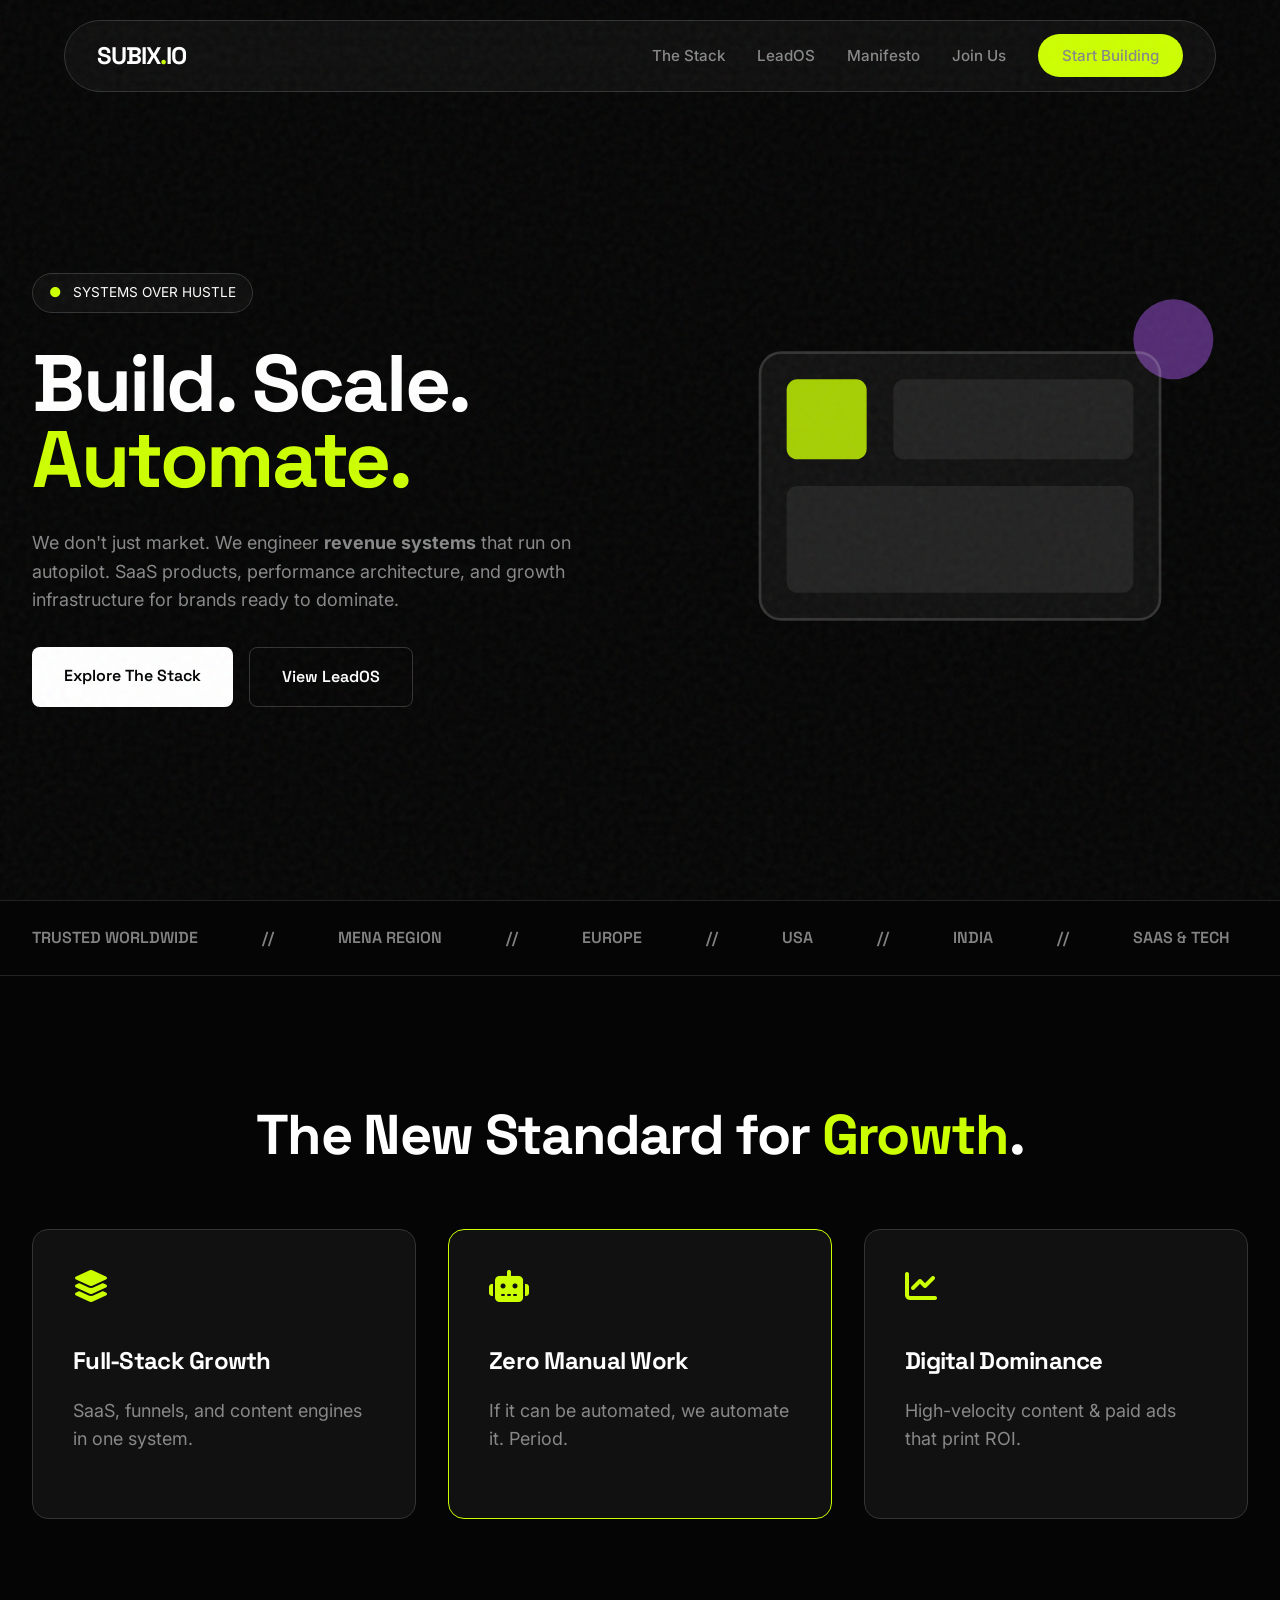
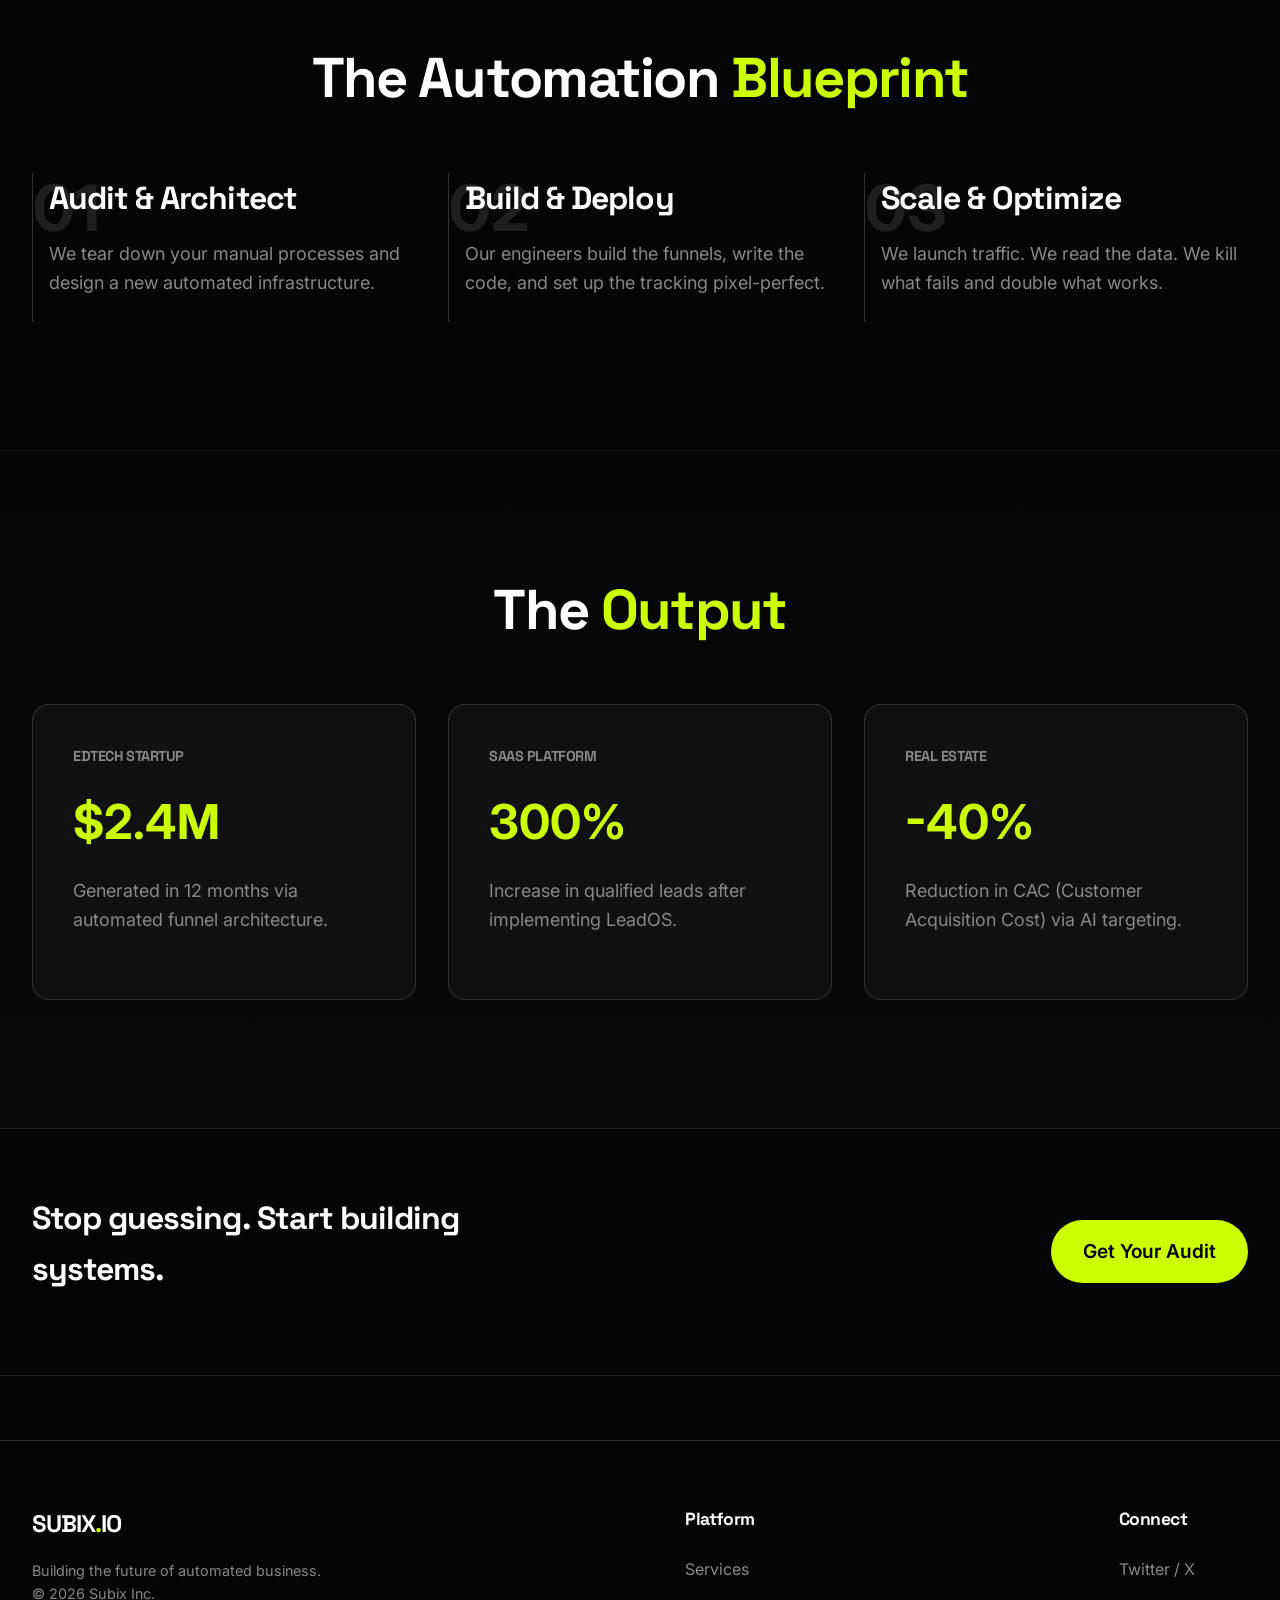
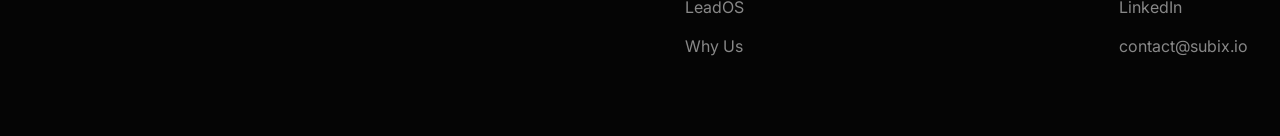
==== index.html @ 12c60ae4 "Initial commit" ====
<!DOCTYPE html>
<html lang="en">

<head>
    <meta charset="UTF-8">
    <meta name="viewport" content="width=device-width, initial-scale=1.0">
    <title>Subix: Automated Revenue Systems for The New Age</title>
    <meta name="description" content="We build automated revenue engines and SaaS products. No fluff. Just scale.">
    <link rel="preconnect" href="https://fonts.googleapis.com">
    <link rel="preconnect" href="https://fonts.gstatic.com" crossorigin>
    <link
        href="https://fonts.googleapis.com/css2?family=Space+Grotesk:wght@300;400;500;600;700&family=Inter:wght@300;400;500;600&display=swap"
        rel="stylesheet">
    <link rel="stylesheet" href="style.css">
    <link rel="stylesheet" href="https://cdnjs.cloudflare.com/ajax/libs/font-awesome/6.4.0/css/all.min.css">
</head>

<body>

    <!-- Nav -->
    <nav class="navbar">
        <a href="index.html" class="logo">SUBIX<span>.</span>IO</a>
        <div class="mobile-toggle"><i class="fas fa-bars"></i></div>
        <ul class="nav-links">
            <li><a href="services.html">The Stack</a></li>
            <li><a href="platform.html">LeadOS</a></li>
            <li><a href="about.html">Manifesto</a></li>
            <li><a href="careers.html">Join Us</a></li>
            <li><a href="contact.html" class="cta-btn">Start Building</a></li>
        </ul>
    </nav>
    <div class="nav-links mobile-menu" id="mobileMenu">
        <!-- JS will toggle this -->
    </div>

    <!-- Hero -->
    <header class="hero">
        <div class="container grid-2">
            <div class="hero-content">
                <div class="hero-tag"><span>●</span> SYSTEMS OVER HUSTLE</div>
                <h1>Build. Scale. <br><span class="highlight">Automate.</span></h1>
                <p>We don't just market. We engineer <strong>revenue systems</strong> that run on autopilot. SaaS
                    products, performance architecture, and growth infrastructure for brands ready to dominate.</p>
                <div class="btn-group">
                    <a href="services.html" class="btn-primary">Explore The Stack</a>
                    <a href="platform.html" class="btn-secondary">View LeadOS</a>
                </div>
            </div>
            <div class="hero-visual floating-element">
                <!-- Abstract 3D-ish CSS art or SVG placeholder -->
                <svg width="100%" height="400" viewBox="0 0 400 300" fill="none" xmlns="http://www.w3.org/2000/svg">
                    <rect x="50" y="50" width="300" height="200" rx="16" fill="#111" stroke="#333" stroke-width="2" />
                    <rect x="70" y="70" width="60" height="60" rx="8" fill="#ccff00" opacity="0.8" />
                    <rect x="150" y="70" width="180" height="60" rx="8" fill="#222" />
                    <rect x="70" y="150" width="260" height="80" rx="8" fill="#222" />
                    <circle cx="360" cy="40" r="30" fill="#9d4edd" opacity="0.5" style="mix-blend-mode: screen;" />
                </svg>
            </div>
        </div>
    </header>

    <!-- Social Proof / Ticker -->
    <div class="ticker-wrap"
        style="border-top: 1px solid #222; border-bottom: 1px solid #222; padding: 1.5rem 0; overflow: hidden; white-space: nowrap;">
        <div class="container"
            style="display: flex; gap: 4rem; opacity: 0.5; font-family: 'Space Grotesk'; font-weight: 600; text-transform: uppercase;">
            <span>Trusted Worldwide</span>
            <span>//</span>
            <span>Mena Region</span>
            <span>//</span>
            <span>Europe</span>
            <span>//</span>
            <span>USA</span>
            <span>//</span>
            <span>India</span>
            <span>//</span>
            <span>SaaS & Tech</span>
        </div>
    </div>

    <!-- Quick Value Prop / "Bento Grid"ish Teaser -->
    <section class="value-prop">
        <div class="container">
            <h2 style="text-align: center; margin-bottom: 4rem;">The New Standard for <span
                    class="highlight">Growth</span>.</h2>
            <div class="grid-3">
                <div class="card">
                    <i class="fas fa-layer-group card-icon"></i>
                    <h3>Full-Stack Growth</h3>
                    <p>SaaS, funnels, and content engines in one system.</p>
                </div>
                <div class="card" style="border-color: var(--primary-lime);">
                    <i class="fas fa-robot card-icon"></i>
                    <h3>Zero Manual Work</h3>
                    <p>If it can be automated, we automate it. Period.</p>
                </div>
                <div class="card">
                    <i class="fas fa-chart-line card-icon"></i>
                    <h3>Digital Dominance</h3>
                    <p>High-velocity content & paid ads that print ROI.</p>
                </div>
            </div>
        </div>
    </section>

    <!-- Process Section -->
    <section class="process" style="padding-top: 0;">
        <div class="container">
            <h2 style="text-align: center; margin-bottom: 4rem;">The Automation <span class="highlight">Blueprint</span>
            </h2>
            <div class="grid-3" style="counter-reset: process-counter;">
                <div class="process-card" style="position: relative; padding-left: 1rem; border-left: 1px solid #333;">
                    <span
                        style="font-size: 4rem; font-weight: 700; opacity: 0.1; position: absolute; top: -1rem; left: 0;">01</span>
                    <h3 style="margin-bottom: 1rem;">Audit & Architect</h3>
                    <p>We tear down your manual processes and design a new automated infrastructure.</p>
                </div>
                <div class="process-card" style="position: relative; padding-left: 1rem; border-left: 1px solid #333;">
                    <span
                        style="font-size: 4rem; font-weight: 700; opacity: 0.1; position: absolute; top: -1rem; left: 0;">02</span>
                    <h3 style="margin-bottom: 1rem;">Build & Deploy</h3>
                    <p>Our engineers build the funnels, write the code, and set up the tracking pixel-perfect.</p>
                </div>
                <div class="process-card" style="position: relative; padding-left: 1rem; border-left: 1px solid #333;">
                    <span
                        style="font-size: 4rem; font-weight: 700; opacity: 0.1; position: absolute; top: -1rem; left: 0;">03</span>
                    <h3 style="margin-bottom: 1rem;">Scale & Optimize</h3>
                    <p>We launch traffic. We read the data. We kill what fails and double what works.</p>
                </div>
            </div>
        </div>
    </section>

    <!-- Results / Cases -->
    <section class="results"
        style="background: linear-gradient(180deg, var(--bg-color) 0%, #0a0a0a 100%); border-top: 1px solid #111;">
        <div class="container">
            <h2 style="text-align: center; margin-bottom: 4rem;">The <span class="highlight">Output</span></h2>
            <div class="grid-3">
                <div class="card reveal-zoom">
                    <h4 style="color: #888; font-size: 0.9rem; text-transform: uppercase;">EdTech Startup</h4>
                    <p class="highlight" style="font-size: 3rem; font-weight: 700; margin: 1rem 0;">$2.4M</p>
                    <p>Generated in 12 months via automated funnel architecture.</p>
                </div>
                <div class="card reveal-zoom" style="transition-delay: 0.1s;">
                    <h4 style="color: #888; font-size: 0.9rem; text-transform: uppercase;">SaaS Platform</h4>
                    <p class="highlight" style="font-size: 3rem; font-weight: 700; margin: 1rem 0;">300%</p>
                    <p>Increase in qualified leads after implementing LeadOS.</p>
                </div>
                <div class="card reveal-zoom" style="transition-delay: 0.2s;">
                    <h4 style="color: #888; font-size: 0.9rem; text-transform: uppercase;">Real Estate</h4>
                    <p class="highlight" style="font-size: 3rem; font-weight: 700; margin: 1rem 0;">-40%</p>
                    <p>Reduction in CAC (Customer Acquisition Cost) via AI targeting.</p>
                </div>
            </div>
        </div>
    </section>

    <!-- CTA Strip -->
    <section style="padding: 4rem 0; border-top: 1px solid #222; border-bottom: 1px solid #222;">
        <div class="container"
            style="display: flex; justify-content: space-between; align-items: center; flex-wrap: wrap; gap: 2rem;">
            <h3 style="font-size: 2rem; max-width: 500px;">Stop guessing. Start building systems.</h3>
            <a href="contact.html" class="cta-btn" style="font-size: 1.2rem; padding: 1rem 2rem;">Get Your Audit</a>
        </div>
    </section>

    <!-- Footer -->
    <footer>
        <div class="container footer-content">
            <div class="footer-brand">
                <a href="#" class="logo">SUBIX<span>.</span>IO</a>
                <p style="margin-top: 1rem; font-size: 0.9rem;">
                    Building the future of automated business.<br>
                    © 2026 Subix Inc.
                </p>
            </div>
            <div class="footer-links">
                <h4>Platform</h4>
                <ul>
                    <li><a href="services.html">Services</a></li>
                    <li><a href="platform.html">LeadOS</a></li>
                    <li><a href="about.html">Why Us</a></li>
                </ul>
            </div>
            <div class="footer-links">
                <h4>Connect</h4>
                <ul>
                    <li><a href="https://twitter.com" target="_blank">Twitter / X</a></li>
                    <li><a href="https://linkedin.com" target="_blank">LinkedIn</a></li>
                    <li><a href="mailto:contact@subix.io">contact@subix.io</a></li>
                </ul>
            </div>
        </div>
    </footer>

    <script src="script.js"></script>
</body>

</html>
---- style.css ----
:root {
    --bg-color: #050505;
    /* Ultra Dark */
    --surface-color: #111111;
    --surface-highlight: #1a1a1a;
    --border-color: #333333;

    /* Acid & Neon Palette */
    --primary-lime: #ccff00;
    /* Acid Lime */
    --primary-hover: #b3e600;
    --accent-purple: #9d4edd;
    --accent-pink: #ff007f;
    --accent-cyan: #00f3ff;

    --text-main: #ffffff;
    --text-muted: #888888;

    /* Fonts */
    --font-heading: 'Space Grotesk', sans-serif;
    /* Geometric, bold, modern */
    --font-body: 'Inter', sans-serif;

    --container-width: 1400px;
    --radius-sm: 8px;
    --radius-md: 16px;
    --radius-lg: 32px;
}

* {
    margin: 0;
    padding: 0;
    box-sizing: border-box;
}

body {
    background-color: var(--bg-color);
    color: var(--text-main);
    font-family: var(--font-body);
    line-height: 1.6;
    overflow-x: hidden;
    -webkit-font-smoothing: antialiased;
}

/* Typography */
h1,
h2,
h3,
h4,
h5,
h6 {
    font-family: var(--font-heading);
    font-weight: 700;
    letter-spacing: -0.03em;
    color: var(--text-main);
}

h1 {
    font-size: 5rem;
    line-height: 0.95;
    margin-bottom: 2rem;
}

h2 {
    font-size: 3.5rem;
    line-height: 1.1;
    margin-bottom: 1.5rem;
}

h3 {
    font-size: 2rem;
    margin-bottom: 1rem;
}

p {
    font-size: 1.125rem;
    color: var(--text-muted);
    margin-bottom: 1.5rem;
    max-width: 60ch;
}

a {
    text-decoration: none;
    color: inherit;
    transition: 0.3s cubic-bezier(0.2, 0.8, 0.2, 1);
}

/* Utility */
.container {
    max-width: var(--container-width);
    margin: 0 auto;
    padding: 0 2rem;
}

.highlight {
    color: var(--primary-lime);
}

.gradient-text {
    background: linear-gradient(90deg, #ffffff, var(--text-muted));
    -webkit-background-clip: text;
    -webkit-text-fill-color: transparent;
}

/* Noise Texture Overlay */
body::before {
    content: "";
    position: fixed;
    top: 0;
    left: 0;
    width: 100%;
    height: 100%;
    background: url("data:image/svg+xml,%3Csvg viewBox='0 0 200 200' xmlns='http://www.w3.org/2000/svg'%3E%3Cfilter id='noiseFilter'%3E%3CfeTurbulence type='fractalNoise' baseFrequency='0.65' numOctaves='3' stitchTiles='stitch'/%3E%3C/filter%3E%3Crect width='100%25' height='100%25' filter='url(%23noiseFilter)' opacity='0.05'/%3E%3C/svg%3E");
    pointer-events: none;
    z-index: 9999;
}

/* Navbar */
.navbar {
    position: fixed;
    top: 20px;
    left: 50%;
    transform: translateX(-50%);
    width: 90%;
    max-width: var(--container-width);
    background: rgba(17, 17, 17, 0.8);
    backdrop-filter: blur(20px);
    border: 1px solid var(--border-color);
    border-radius: 100px;
    padding: 1rem 2rem;
    z-index: 100;
    display: flex;
    justify-content: space-between;
    align-items: center;
}

.logo {
    font-family: var(--font-heading);
    font-size: 1.5rem;
    font-weight: 700;
    letter-spacing: -1px;
}

.logo span {
    color: var(--primary-lime);
}

.nav-links {
    display: flex;
    gap: 2rem;
    list-style: none;
}

.nav-links.mobile-menu {
    display: none;
    /* Hide mobile menu by default on desktop */
}

.nav-links a {
    font-size: 0.95rem;
    font-weight: 500;
    color: var(--text-muted);
}

.nav-links a:hover,
.nav-links a.active {
    color: var(--text-main);
}

.cta-btn {
    background: var(--primary-lime);
    color: #000;
    padding: 0.75rem 1.5rem;
    border-radius: 100px;
    font-weight: 600;
    font-size: 0.95rem;
    border: none;
    cursor: pointer;
}

.cta-btn:hover {
    background: var(--primary-hover);
    transform: scale(1.05);
}

/* Mobile Menu */
.mobile-toggle {
    display: none;
    font-size: 1.5rem;
    cursor: pointer;
}

/* Layouts */
section {
    padding: 8rem 0;
}

.grid-2 {
    display: grid;
    grid-template-columns: 1fr 1fr;
    gap: 4rem;
    align-items: center;
}

.grid-3 {
    display: grid;
    grid-template-columns: repeat(3, 1fr);
    gap: 2rem;
}

/* Cards (Bento Style) */
.card {
    background: var(--surface-color);
    border: 1px solid var(--border-color);
    border-radius: var(--radius-md);
    padding: 2.5rem;
    transition: 0.4s;
    position: relative;
    overflow: hidden;
    height: 100%;
}

.card:hover {
    border-color: var(--text-muted);
    transform: translateY(-5px);
}

.card h3 {
    margin-top: 1rem;
    font-size: 1.5rem;
}

.card-icon {
    font-size: 2rem;
    color: var(--primary-lime);
    margin-bottom: 1.5rem;
}

/* Hero Section */
.hero {
    min-height: 100vh;
    display: flex;
    align-items: center;
    padding-top: 5rem;
    position: relative;
}

.hero-tag {
    display: inline-block;
    border: 1px solid var(--border-color);
    padding: 0.5rem 1rem;
    border-radius: 100px;
    font-size: 0.85rem;
    margin-bottom: 2rem;
    background: rgba(255, 255, 255, 0.03);
}

.hero-tag span {
    color: var(--primary-lime);
    margin-right: 0.5rem;
}

/* Buttons */
.btn-group {
    display: flex;
    gap: 1rem;
    margin-top: 2rem;
}

.btn-primary {
    background: var(--text-main);
    color: #000;
    padding: 1rem 2rem;
    border-radius: 8px;
    font-weight: 600;
    font-family: var(--font-heading);
}

.btn-primary:hover {
    background: var(--primary-lime);
}

.btn-secondary {
    background: transparent;
    color: var(--text-main);
    border: 1px solid var(--border-color);
    padding: 1rem 2rem;
    border-radius: 8px;
    font-weight: 600;
    font-family: var(--font-heading);
}

.btn-secondary:hover {
    border-color: var(--text-main);
}

/* Footer */
footer {
    border-top: 1px solid var(--border-color);
    padding: 4rem 0;
    margin-top: 4rem;
}

.footer-content {
    display: flex;
    justify-content: space-between;
    flex-wrap: wrap;
    gap: 3rem;
}

.footer-links h4 {
    font-size: 1.1rem;
    margin-bottom: 1.5rem;
    color: var(--text-main);
}

.footer-links ul {
    list-style: none;
}

.footer-links li {
    margin-bottom: 0.8rem;
}

.footer-links a {
    color: var(--text-muted);
}

.footer-links a:hover {
    color: var(--primary-lime);
}

/* Animations */
@keyframes float {

    0%,
    100% {
        transform: translateY(0);
    }

    50% {
        transform: translateY(-20px);
    }
}

.floating-element {
    animation: float 6s ease-in-out infinite;
}

/* Scroll Reveal Classes */
.reveal,
.reveal-left,
.reveal-right,
.reveal-zoom {
    opacity: 0;
    transition: all 0.8s cubic-bezier(0.5, 0, 0, 1);
}

.reveal {
    transform: translateY(50px);
}

.reveal-left {
    transform: translateX(-50px);
}

.reveal-right {
    transform: translateX(50px);
}

.reveal-zoom {
    transform: scale(0.9);
}

.reveal.active,
.reveal-left.active,
.reveal-right.active,
.reveal-zoom.active {
    opacity: 1;
    transform: translate(0, 0) scale(1);
}

/* Responsive */
/* Mobile Improvements */
@media (max-width: 768px) {
    section {
        padding: 4rem 0;
    }

    h1 {
        font-size: 2.8rem;
    }

    h2 {
        font-size: 2rem;
    }

    .container {
        padding: 0 1.5rem;
    }
}

@media (max-width: 960px) {
    h1 {
        font-size: 3.5rem;
    }

    h2 {
        font-size: 2.5rem;
    }

    .grid-2,
    .grid-3 {
        grid-template-columns: 1fr;
    }

    .navbar {
        top: 0;
        left: 0;
        transform: none;
        width: 100%;
        max-width: 100%;
        border-radius: 0;
        border-top: none;
        border-left: none;
        border-right: none;
        padding: 1rem 1.5rem;
        background: rgba(5, 5, 5, 0.95);
    }

    .logo {
        font-size: 1.2rem;
    }

    .nav-links {
        display: none;
    }

    /* Hide desktop nav UL */
    .mobile-toggle {
        display: block;
        color: white;
        font-size: 1.2rem;
    }

    /* Mobile Menu Active State */
    .nav-links.mobile-menu.active {
        display: flex;
        flex-direction: column;
        align-items: center;
        /* Center items */
        justify-content: center;
        gap: 2rem;
        position: fixed;
        top: 60px;
        /* Below navbar */
        left: 0;
        width: 100%;
        height: calc(100vh - 60px);
        background: var(--bg-color);
        padding: 2rem;
        border-bottom: 1px solid var(--border-color);
        z-index: 99;
        overflow-y: auto;
    }

    .nav-links.mobile-menu.active a {
        font-size: 1.5rem;
        /* Larger fonts for mobile */
        font-family: var(--font-heading);
    }

    .nav-links.mobile-menu.active .cta-btn {
        width: 100%;
        text-align: center;
        padding: 1rem;
    }
}

/* Specific Mobile Override for LeadOS Dashboard Mockup */
@media (max-width: 768px) {
    .mockup-content {
        grid-template-columns: 1fr !important;
        padding: 1rem !important;
        background: #000 !important;
    }

    .mockup-content .sidebar {
        display: none !important;
    }

    .mockup-content .stats-row {
        grid-template-columns: 1fr !important;
    }
}
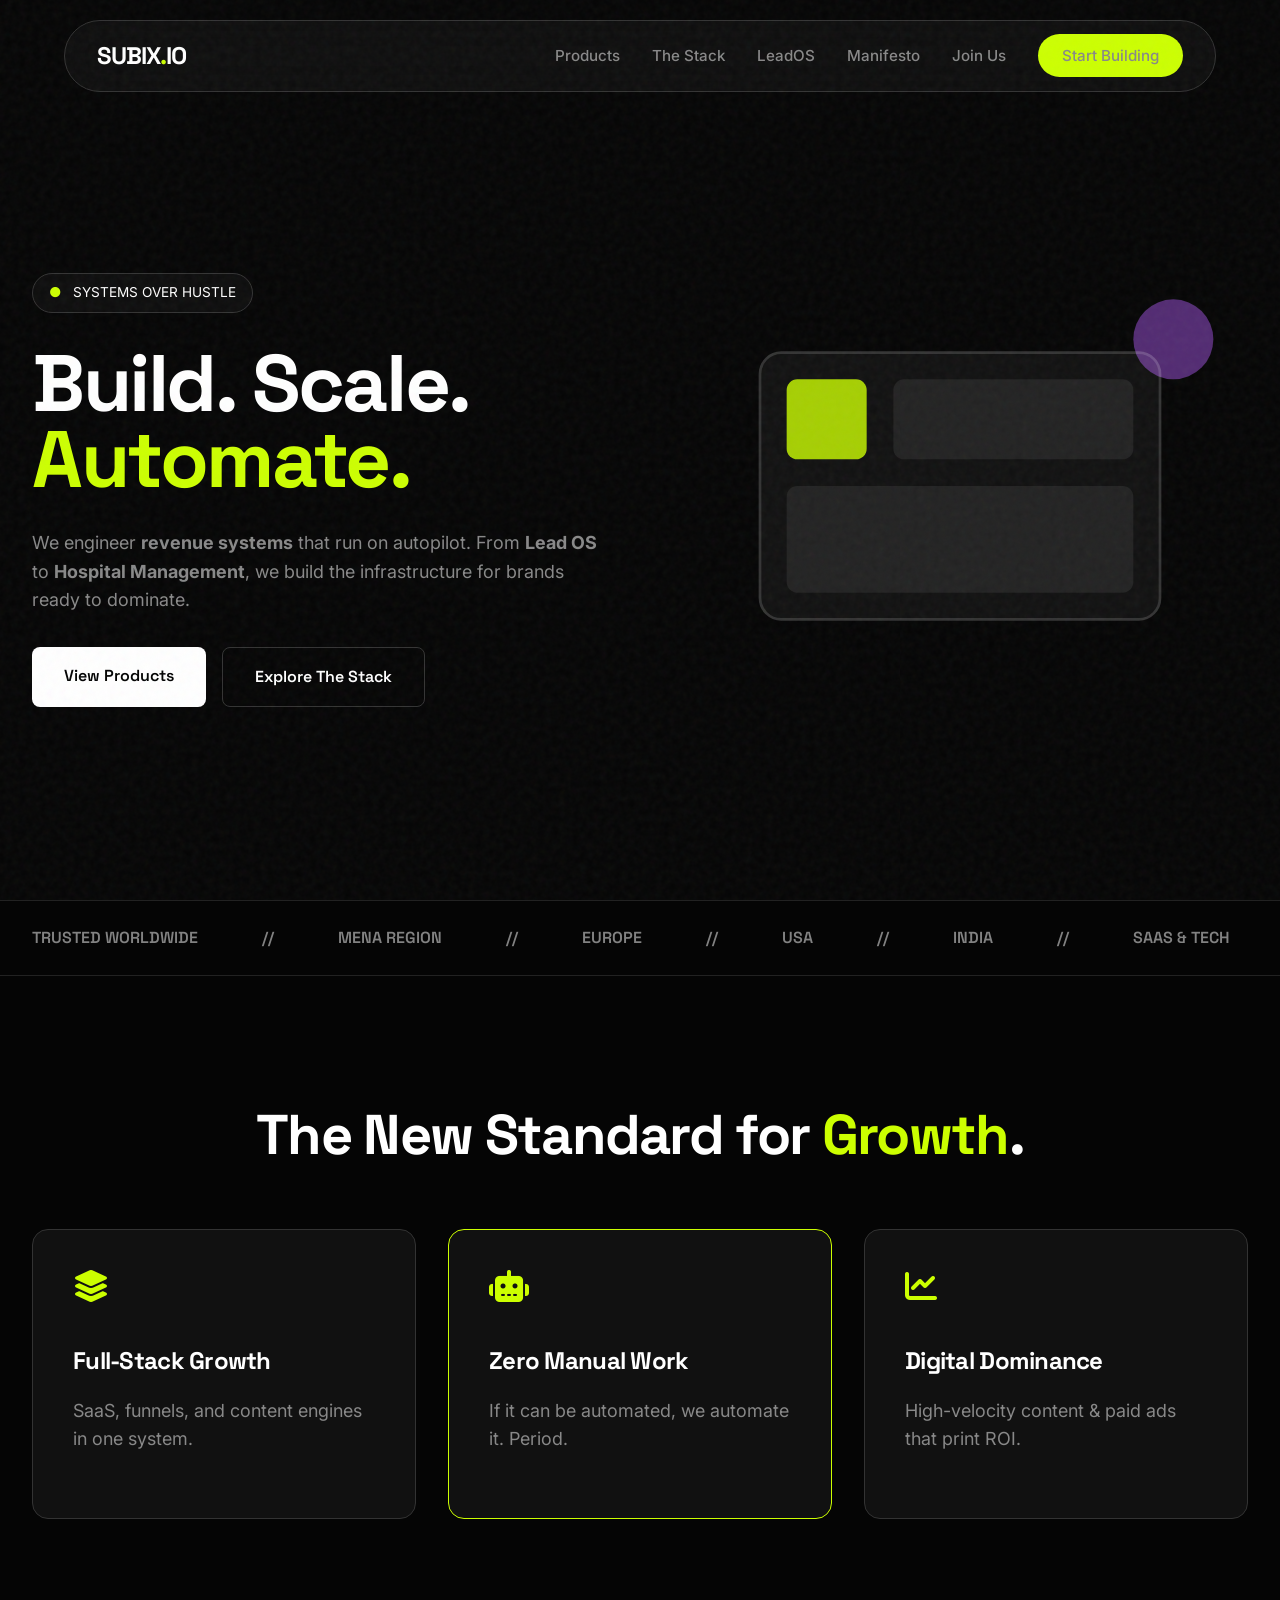
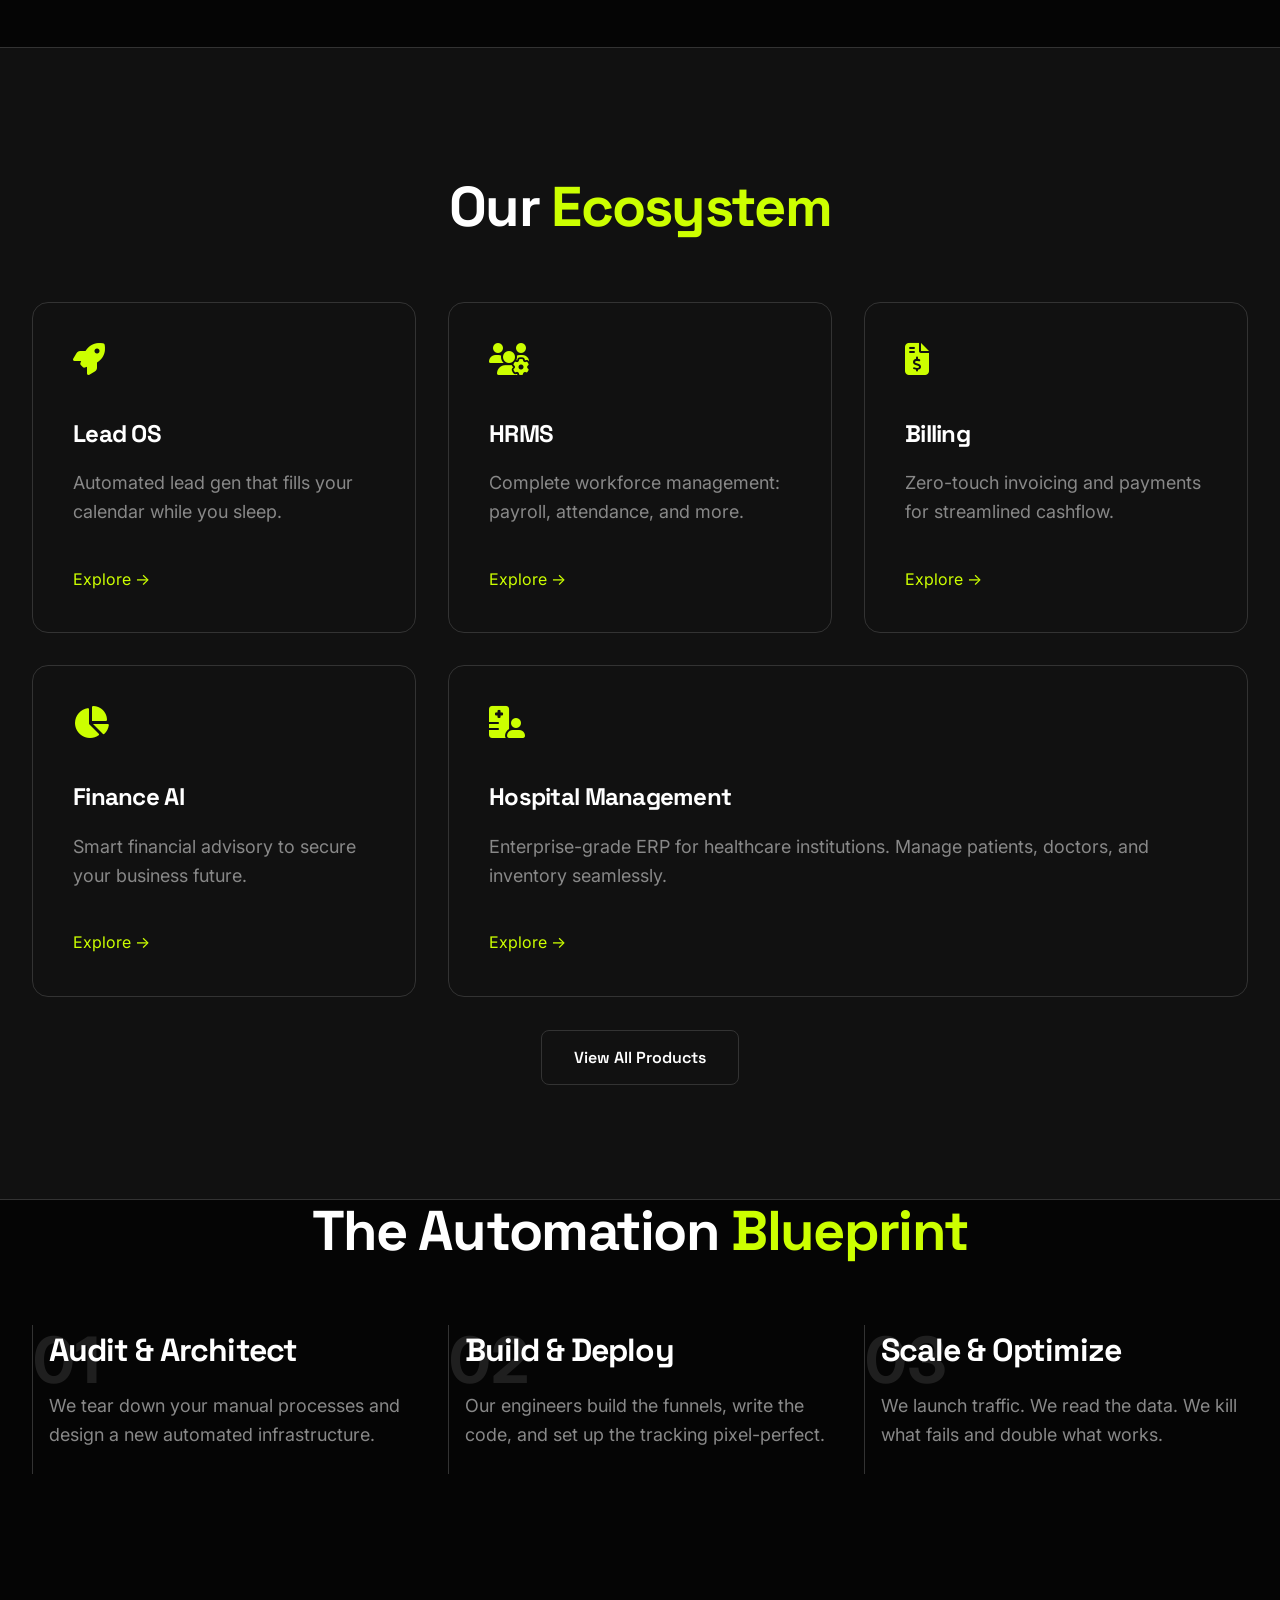
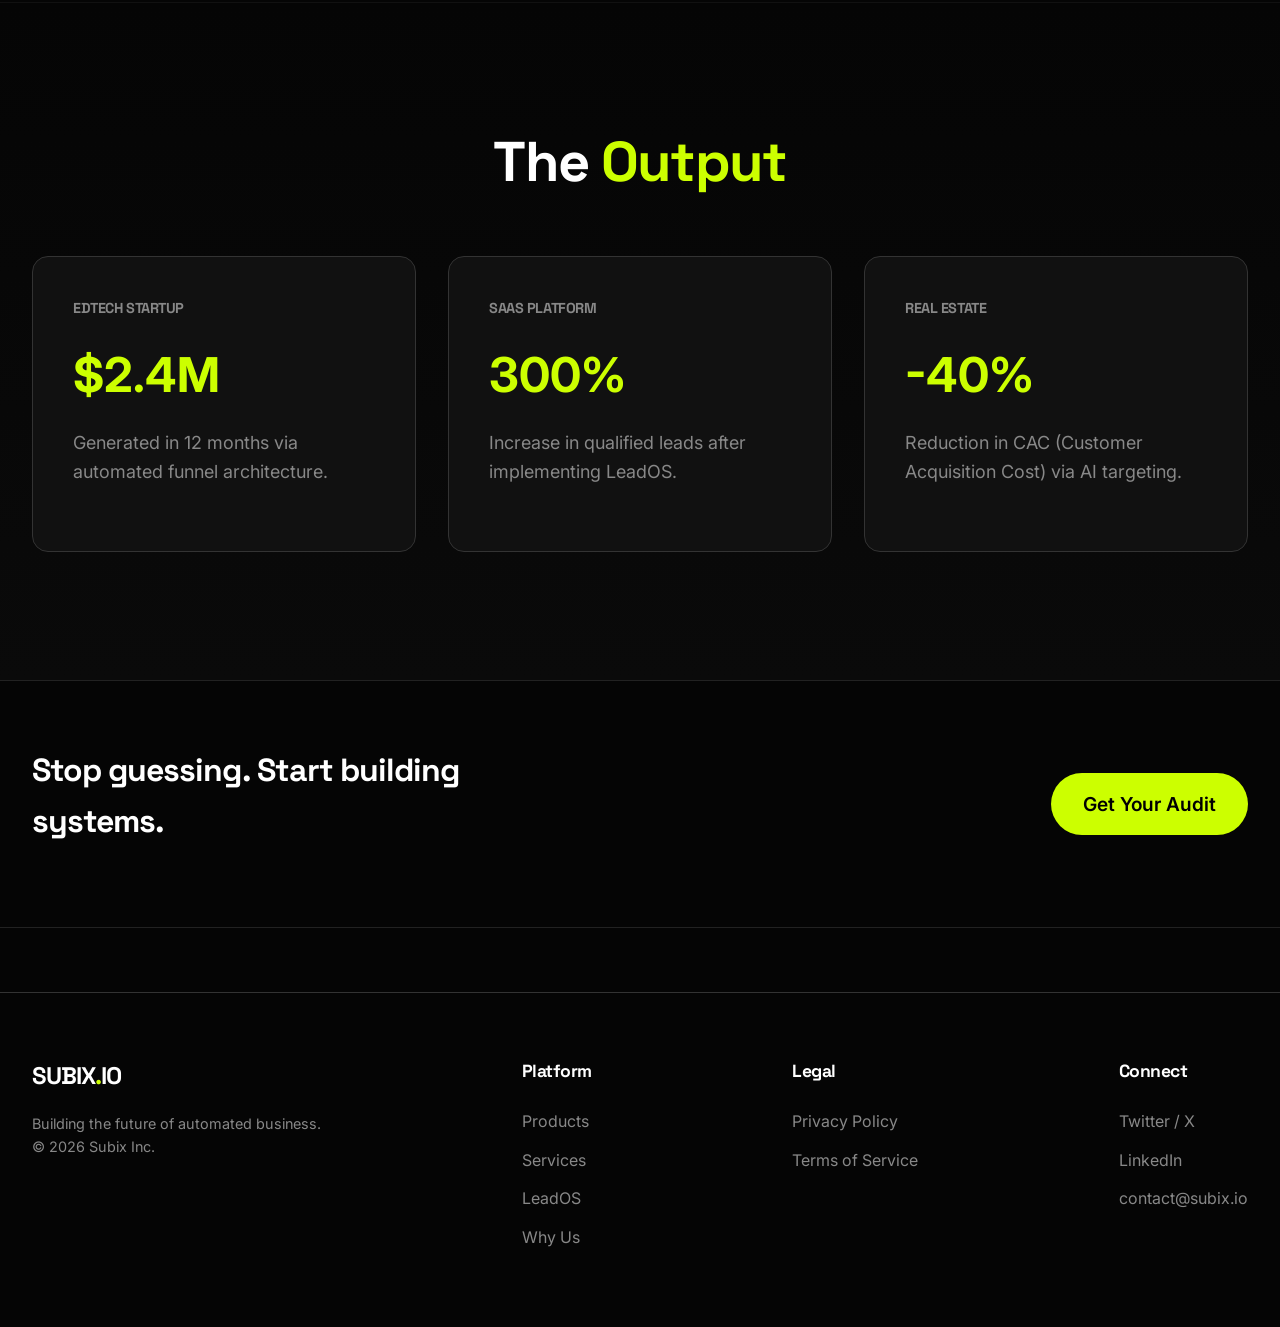
==== commit b783edbf: "Comprehensive SEO update: Optimised meta tags, added schema, extensionless URLs, new legal pages, pr" ====
--- a/index.html
+++ b/index.html
@@ -6,6 +6,44 @@
     <meta name="viewport" content="width=device-width, initial-scale=1.0">
     <title>Subix: Automated Revenue Systems for The New Age</title>
     <meta name="description" content="We build automated revenue engines and SaaS products. No fluff. Just scale.">
+    <link rel="canonical" href="https://subix.io/index.html">
+
+    <!-- Open Graph / Facebook -->
+    <meta property="og:type" content="website">
+    <meta property="og:url" content="https://subix.io/">
+    <meta property="og:title" content="Subix: Automated Revenue Systems for The New Age">
+    <meta property="og:description"
+        content="We build automated revenue engines and SaaS products. No fluff. Just scale.">
+    <meta property="og:image" content="https://subix.io/assets/social-preview.png">
+
+    <!-- Twitter -->
+    <meta property="twitter:card" content="summary_large_image">
+    <meta property="twitter:url" content="https://subix.io/">
+    <meta property="twitter:title" content="Subix: Automated Revenue Systems for The New Age">
+    <meta property="twitter:description"
+        content="We build automated revenue engines and SaaS products. No fluff. Just scale.">
+    <meta property="twitter:image" content="https://subix.io/assets/social-preview.png">
+
+    <script type="application/ld+json">
+    {
+      "@context": "https://schema.org",
+      "@type": "Organization",
+      "name": "Subix",
+      "url": "https://subix.io",
+      "logo": "https://subix.io/favicon.svg",
+      "sameAs": [
+        "https://twitter.com/subix_io",
+        "https://linkedin.com/company/subix-io"
+      ],
+      "contactPoint": {
+        "@type": "ContactPoint",
+        "telephone": "+1-555-555-5555",
+        "contactType": "sales",
+        "email": "contact@subix.io"
+      }
+    }
+    </script>
+
     <link rel="preconnect" href="https://fonts.googleapis.com">
     <link rel="preconnect" href="https://fonts.gstatic.com" crossorigin>
     <link
@@ -13,6 +51,7 @@
         rel="stylesheet">
     <link rel="stylesheet" href="style.css">
     <link rel="stylesheet" href="https://cdnjs.cloudflare.com/ajax/libs/font-awesome/6.4.0/css/all.min.css">
+    <link rel="icon" type="image/svg+xml" href="favicon.svg">
 </head>
 
 <body>
@@ -22,6 +61,7 @@
         <a href="index.html" class="logo">SUBIX<span>.</span>IO</a>
         <div class="mobile-toggle"><i class="fas fa-bars"></i></div>
         <ul class="nav-links">
+            <li><a href="products.html">Products</a></li>
             <li><a href="services.html">The Stack</a></li>
             <li><a href="platform.html">LeadOS</a></li>
             <li><a href="about.html">Manifesto</a></li>
@@ -39,11 +79,12 @@
             <div class="hero-content">
                 <div class="hero-tag"><span>●</span> SYSTEMS OVER HUSTLE</div>
                 <h1>Build. Scale. <br><span class="highlight">Automate.</span></h1>
-                <p>We don't just market. We engineer <strong>revenue systems</strong> that run on autopilot. SaaS
-                    products, performance architecture, and growth infrastructure for brands ready to dominate.</p>
+                <p>We engineer <strong>revenue systems</strong> that run on autopilot. From <strong>Lead OS</strong> to
+                    <strong>Hospital Management</strong>, we build the infrastructure for brands ready to dominate.
+                </p>
                 <div class="btn-group">
-                    <a href="services.html" class="btn-primary">Explore The Stack</a>
-                    <a href="platform.html" class="btn-secondary">View LeadOS</a>
+                    <a href="products.html" class="btn-primary">View Products</a>
+                    <a href="services.html" class="btn-secondary">Explore The Stack</a>
                 </div>
             </div>
             <div class="hero-visual floating-element">
@@ -103,6 +144,55 @@
         </div>
     </section>
 
+    <!-- Product Showcase -->
+    <section class="product-showcase"
+        style="background: var(--surface-color); border-top: 1px solid var(--border-color); border-bottom: 1px solid var(--border-color);">
+        <div class="container">
+            <h2 style="text-align: center; margin-bottom: 4rem;">Our <span class="highlight">Ecosystem</span></h2>
+            <div class="grid-3">
+                <div class="card reveal-zoom">
+                    <i class="fas fa-rocket card-icon"></i>
+                    <h3>Lead OS</h3>
+                    <p>Automated lead gen that fills your calendar while you sleep.</p>
+                    <a href="products.html"
+                        style="color: var(--primary-lime); margin-top: 1rem; display: inline-block;">Explore &rarr;</a>
+                </div>
+                <div class="card reveal-zoom" style="transition-delay: 0.1s;">
+                    <i class="fas fa-users-cog card-icon"></i>
+                    <h3>HRMS</h3>
+                    <p>Complete workforce management: payroll, attendance, and more.</p>
+                    <a href="products.html"
+                        style="color: var(--primary-lime); margin-top: 1rem; display: inline-block;">Explore &rarr;</a>
+                </div>
+                <div class="card reveal-zoom" style="transition-delay: 0.2s;">
+                    <i class="fas fa-file-invoice-dollar card-icon"></i>
+                    <h3>Billing</h3>
+                    <p>Zero-touch invoicing and payments for streamlined cashflow.</p>
+                    <a href="products.html"
+                        style="color: var(--primary-lime); margin-top: 1rem; display: inline-block;">Explore &rarr;</a>
+                </div>
+                <div class="card reveal-zoom">
+                    <i class="fas fa-chart-pie card-icon"></i>
+                    <h3>Finance AI</h3>
+                    <p>Smart financial advisory to secure your business future.</p>
+                    <a href="products.html"
+                        style="color: var(--primary-lime); margin-top: 1rem; display: inline-block;">Explore &rarr;</a>
+                </div>
+                <div class="card reveal-zoom col-span-2" style="transition-delay: 0.1s;">
+                    <i class="fas fa-hospital-user card-icon"></i>
+                    <h3>Hospital Management</h3>
+                    <p>Enterprise-grade ERP for healthcare institutions. Manage patients, doctors, and inventory
+                        seamlessly.</p>
+                    <a href="products.html"
+                        style="color: var(--primary-lime); margin-top: 1rem; display: inline-block;">Explore &rarr;</a>
+                </div>
+            </div>
+            <div style="text-align: center; margin-top: 3rem;">
+                <a href="products.html" class="btn-secondary">View All Products</a>
+            </div>
+        </div>
+    </section>
+
     <!-- Process Section -->
     <section class="process" style="padding-top: 0;">
         <div class="container">
@@ -178,9 +268,17 @@
             <div class="footer-links">
                 <h4>Platform</h4>
                 <ul>
+                    <li><a href="products.html">Products</a></li>
                     <li><a href="services.html">Services</a></li>
                     <li><a href="platform.html">LeadOS</a></li>
                     <li><a href="about.html">Why Us</a></li>
+                </ul>
+            </div>
+            <div class="footer-links">
+                <h4>Legal</h4>
+                <ul>
+                    <li><a href="privacy.html">Privacy Policy</a></li>
+                    <li><a href="terms.html">Terms of Service</a></li>
                 </ul>
             </div>
             <div class="footer-links">
--- a/style.css
+++ b/style.css
@@ -31,6 +31,10 @@
     margin: 0;
     padding: 0;
     box-sizing: border-box;
+}
+
+html {
+    scroll-behavior: smooth;
 }
 
 body {
@@ -99,6 +103,7 @@
 .gradient-text {
     background: linear-gradient(90deg, #ffffff, var(--text-muted));
     -webkit-background-clip: text;
+    background-clip: text;
     -webkit-text-fill-color: transparent;
 }
 
@@ -492,4 +497,11 @@
     .mockup-content .stats-row {
         grid-template-columns: 1fr !important;
     }
+}
+
+/* Utility for grid spans */
+@media (min-width: 961px) {
+    .col-span-2 {
+        grid-column: span 2;
+    }
 }
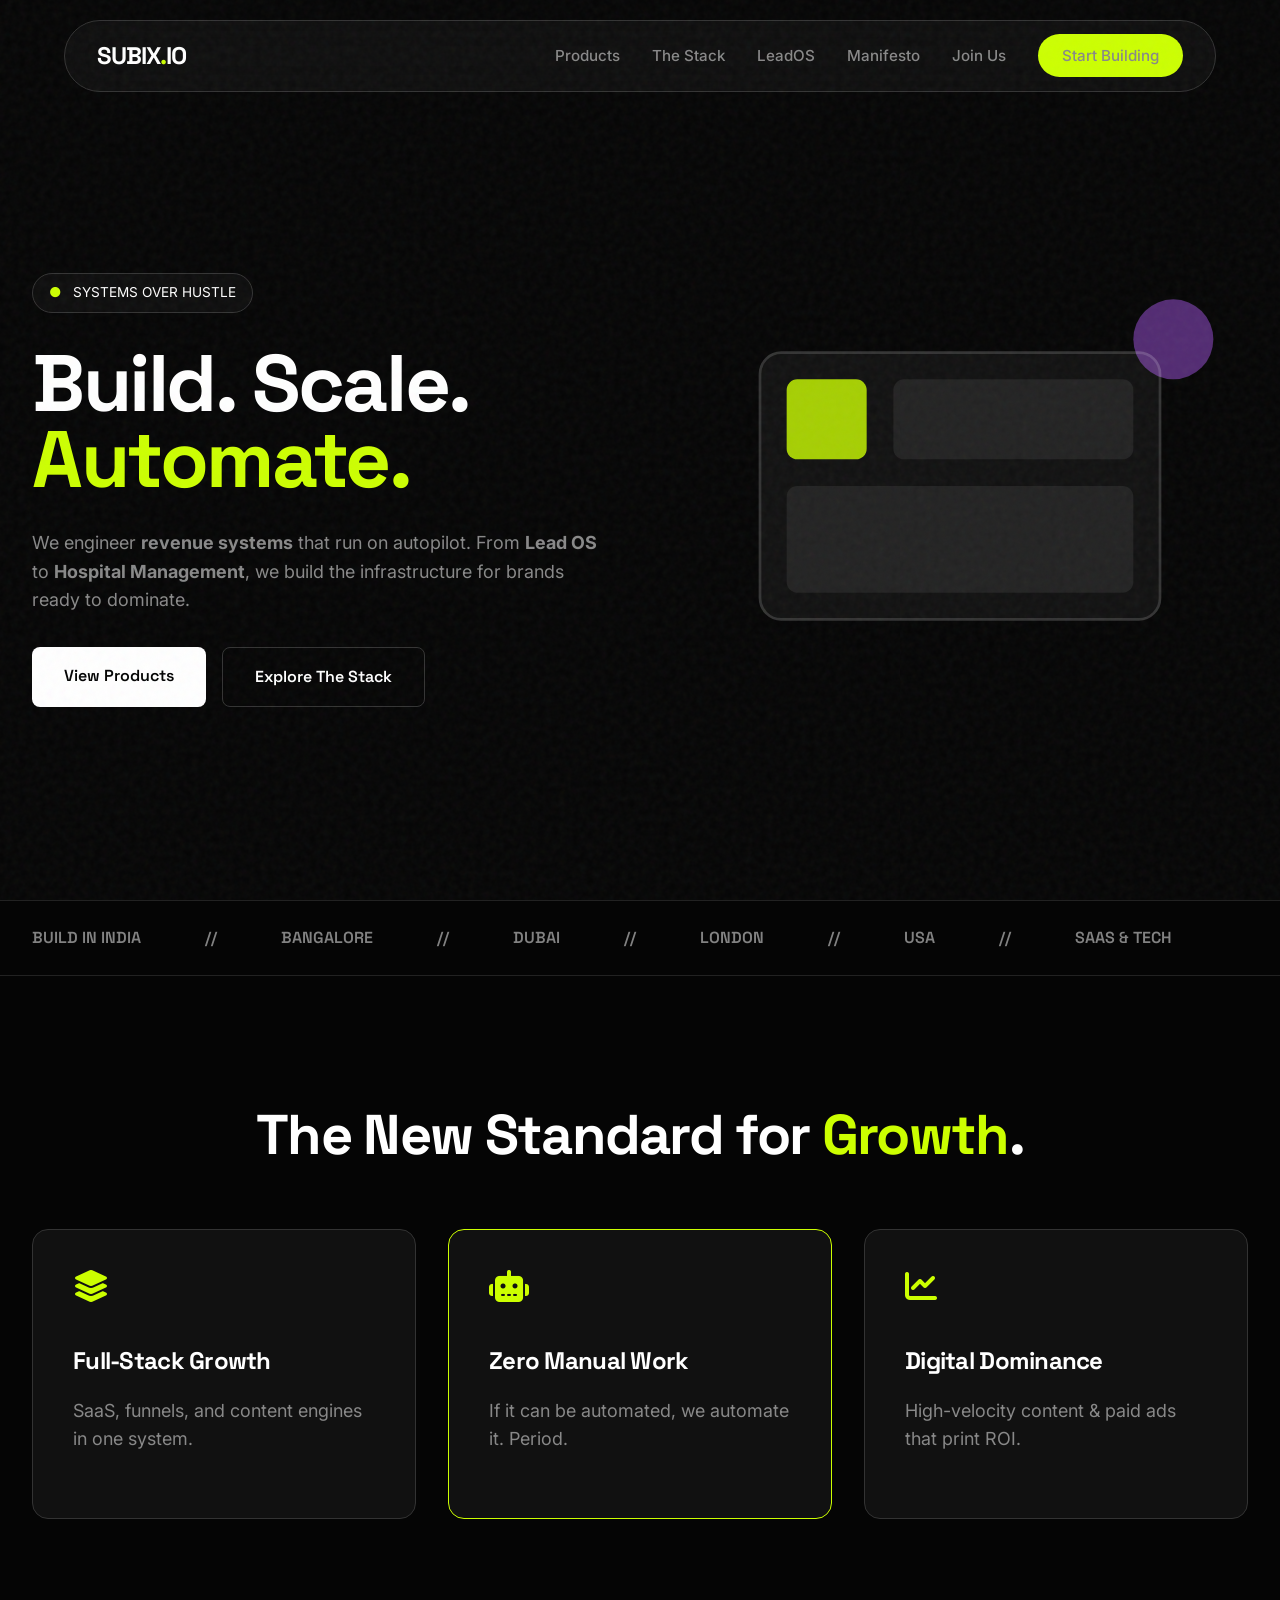
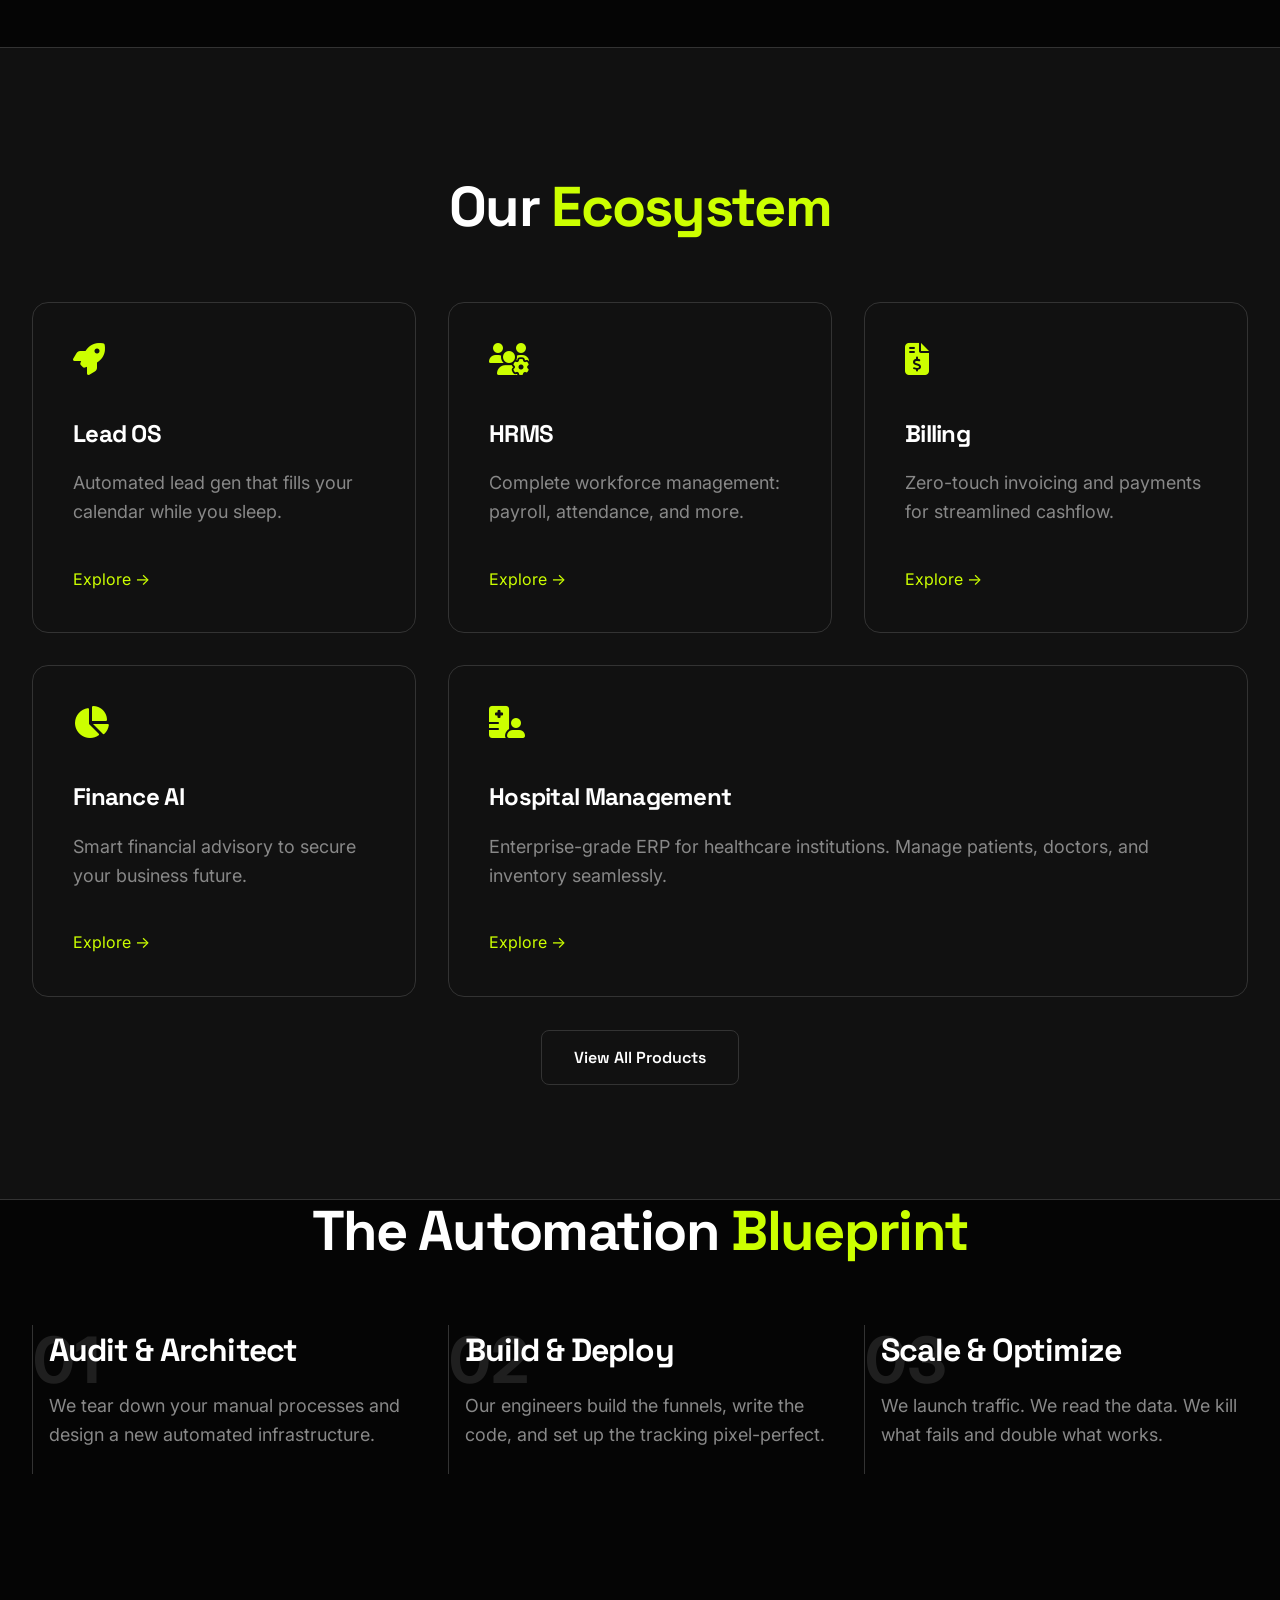
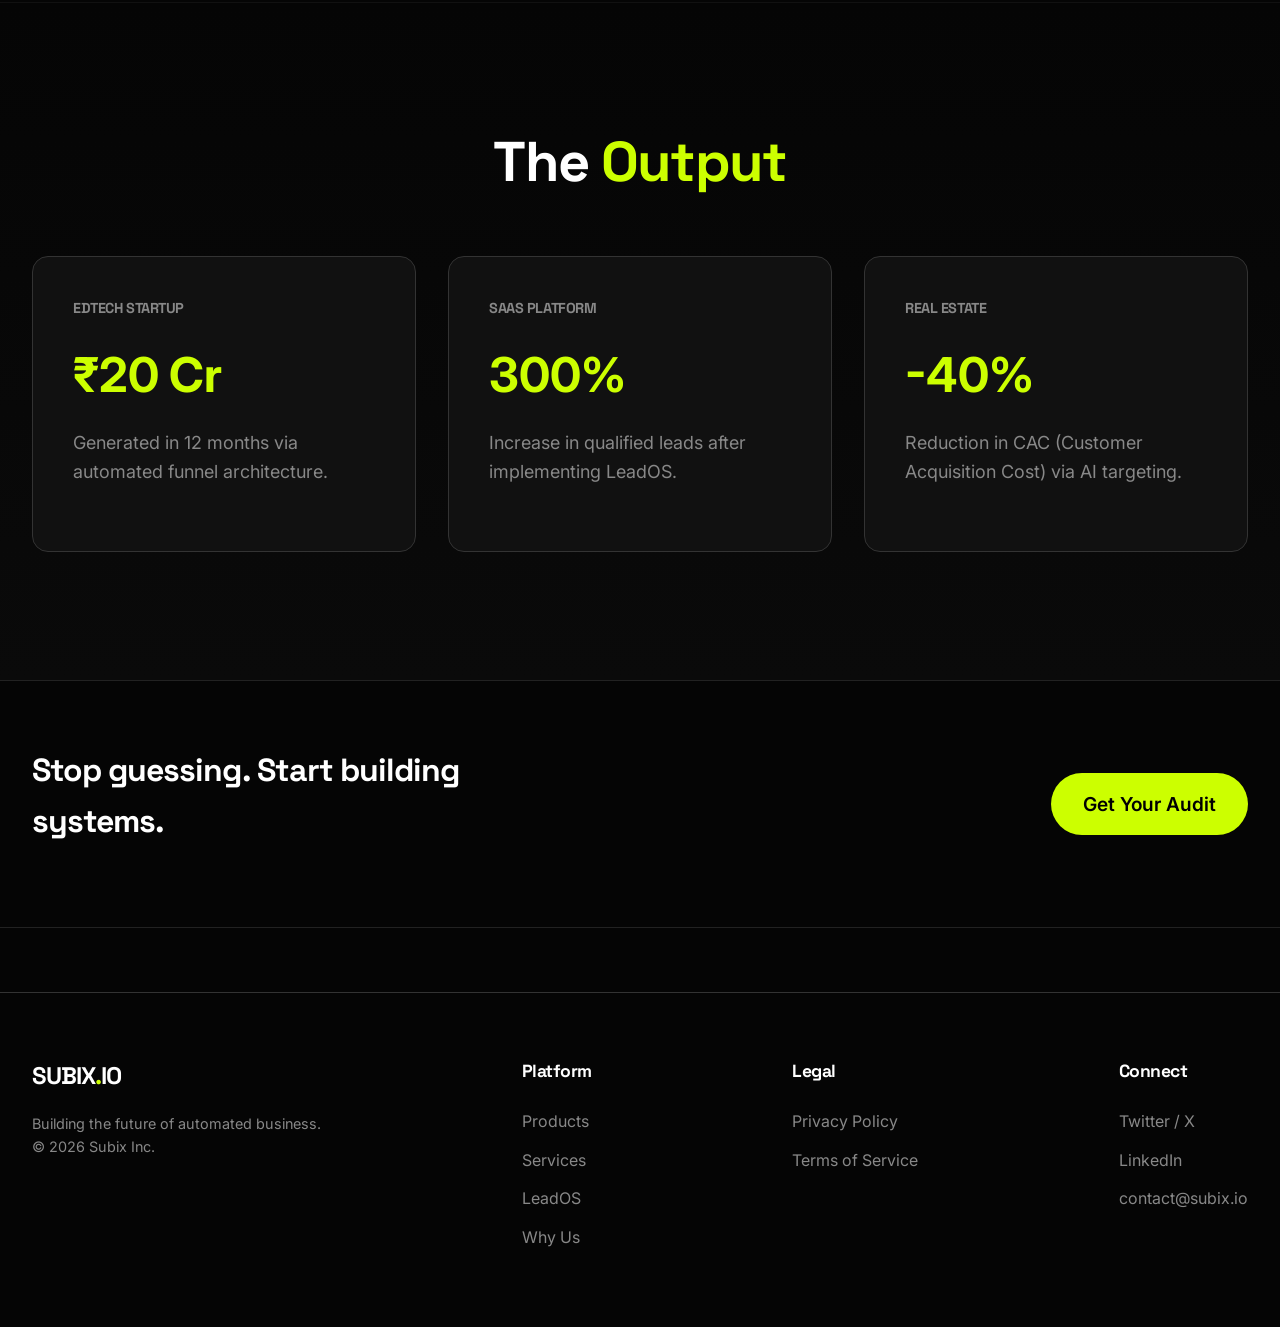
==== commit a5ce7799: "Remove .html extensions from internal links and add vercel.json for clean URLs" ====
--- a/index.html
+++ b/index.html
@@ -58,15 +58,15 @@
 
     <!-- Nav -->
     <nav class="navbar">
-        <a href="index.html" class="logo">SUBIX<span>.</span>IO</a>
+        <a href="/" class="logo">SUBIX<span>.</span>IO</a>
         <div class="mobile-toggle"><i class="fas fa-bars"></i></div>
         <ul class="nav-links">
-            <li><a href="products.html">Products</a></li>
-            <li><a href="services.html">The Stack</a></li>
-            <li><a href="platform.html">LeadOS</a></li>
-            <li><a href="about.html">Manifesto</a></li>
-            <li><a href="careers.html">Join Us</a></li>
-            <li><a href="contact.html" class="cta-btn">Start Building</a></li>
+            <li><a href="products">Products</a></li>
+            <li><a href="services">The Stack</a></li>
+            <li><a href="platform">LeadOS</a></li>
+            <li><a href="about">Manifesto</a></li>
+            <li><a href="careers">Join Us</a></li>
+            <li><a href="contact" class="cta-btn">Start Building</a></li>
         </ul>
     </nav>
     <div class="nav-links mobile-menu" id="mobileMenu">
@@ -105,15 +105,15 @@
         style="border-top: 1px solid #222; border-bottom: 1px solid #222; padding: 1.5rem 0; overflow: hidden; white-space: nowrap;">
         <div class="container"
             style="display: flex; gap: 4rem; opacity: 0.5; font-family: 'Space Grotesk'; font-weight: 600; text-transform: uppercase;">
-            <span>Trusted Worldwide</span>
-            <span>//</span>
-            <span>Mena Region</span>
-            <span>//</span>
-            <span>Europe</span>
+            <span>Build in India</span>
+            <span>//</span>
+            <span>Bangalore</span>
+            <span>//</span>
+            <span>Dubai</span>
+            <span>//</span>
+            <span>London</span>
             <span>//</span>
             <span>USA</span>
-            <span>//</span>
-            <span>India</span>
             <span>//</span>
             <span>SaaS & Tech</span>
         </div>
@@ -229,7 +229,7 @@
             <div class="grid-3">
                 <div class="card reveal-zoom">
                     <h4 style="color: #888; font-size: 0.9rem; text-transform: uppercase;">EdTech Startup</h4>
-                    <p class="highlight" style="font-size: 3rem; font-weight: 700; margin: 1rem 0;">$2.4M</p>
+                    <p class="highlight" style="font-size: 3rem; font-weight: 700; margin: 1rem 0;">₹20 Cr</p>
                     <p>Generated in 12 months via automated funnel architecture.</p>
                 </div>
                 <div class="card reveal-zoom" style="transition-delay: 0.1s;">
@@ -268,10 +268,10 @@
             <div class="footer-links">
                 <h4>Platform</h4>
                 <ul>
-                    <li><a href="products.html">Products</a></li>
-                    <li><a href="services.html">Services</a></li>
-                    <li><a href="platform.html">LeadOS</a></li>
-                    <li><a href="about.html">Why Us</a></li>
+                    <li><a href="products">Products</a></li>
+                    <li><a href="services">Services</a></li>
+                    <li><a href="platform">LeadOS</a></li>
+                    <li><a href="about">Why Us</a></li>
                 </ul>
             </div>
             <div class="footer-links">
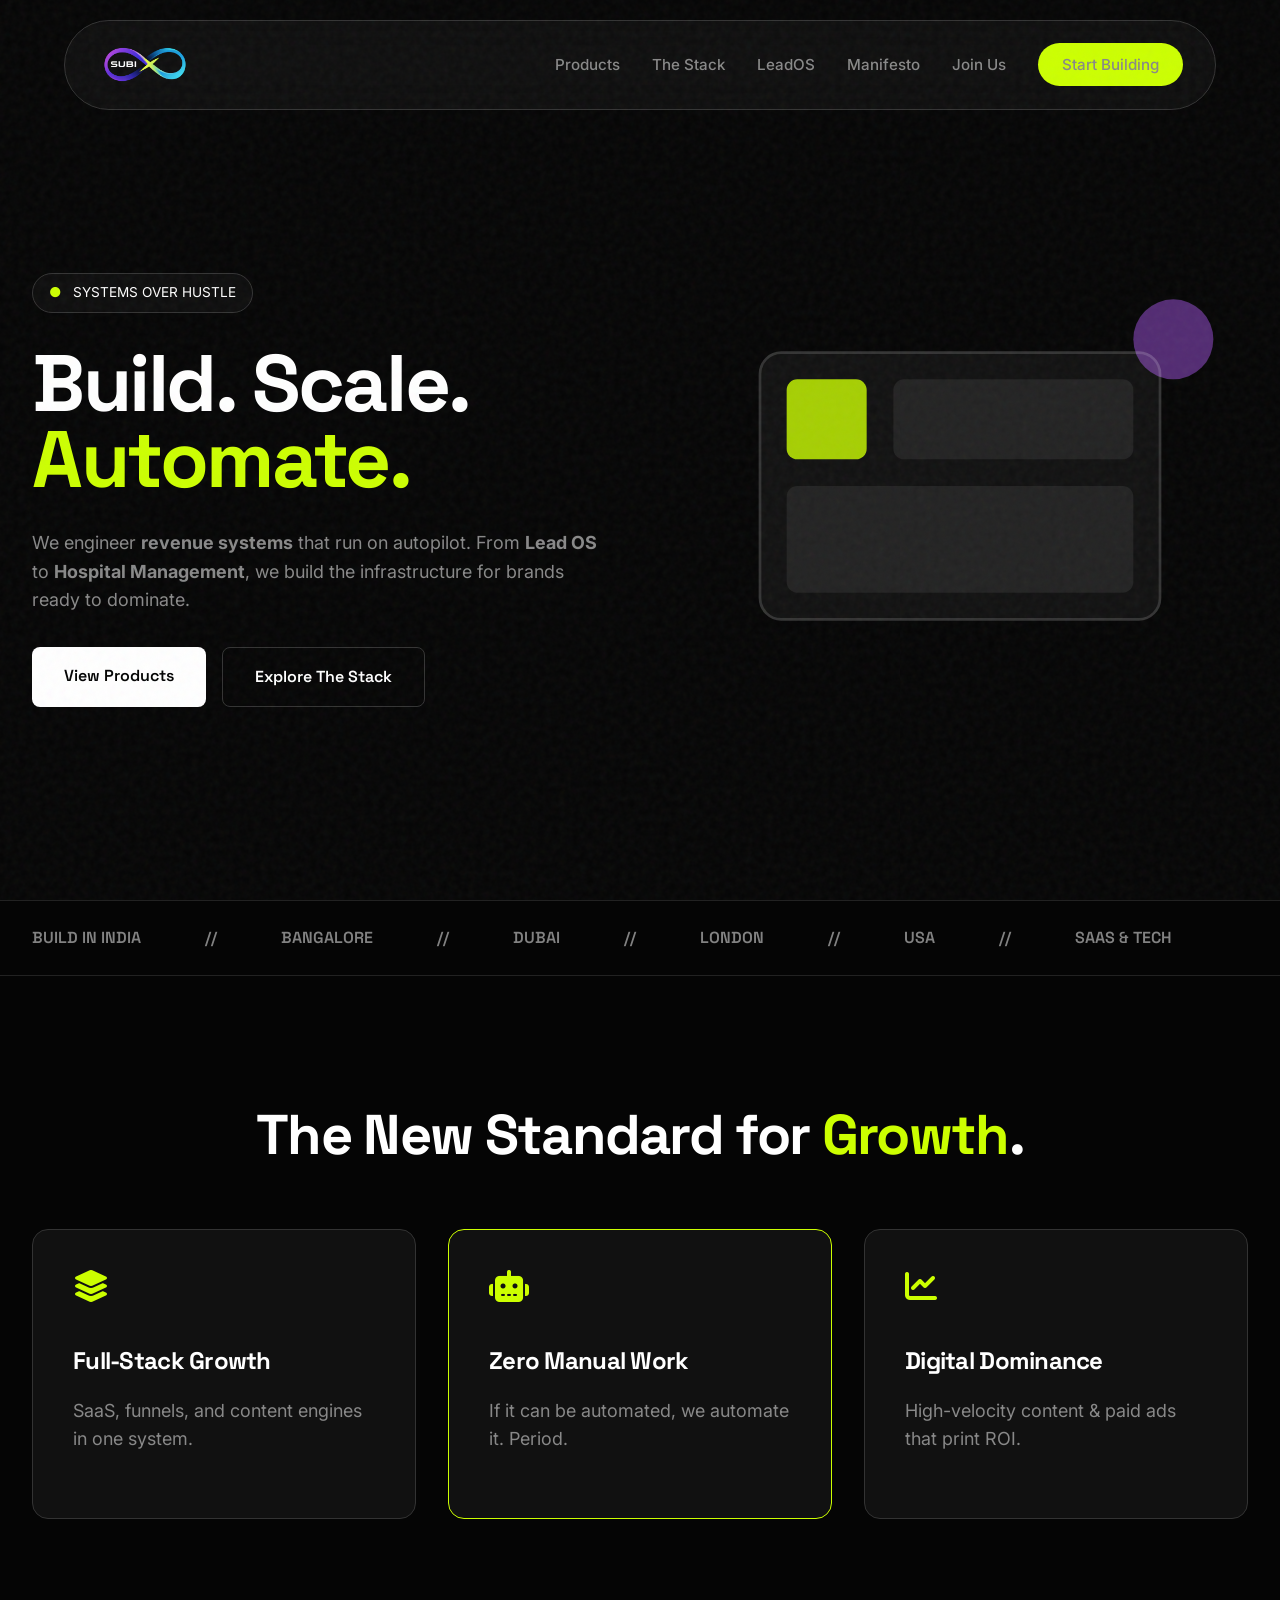
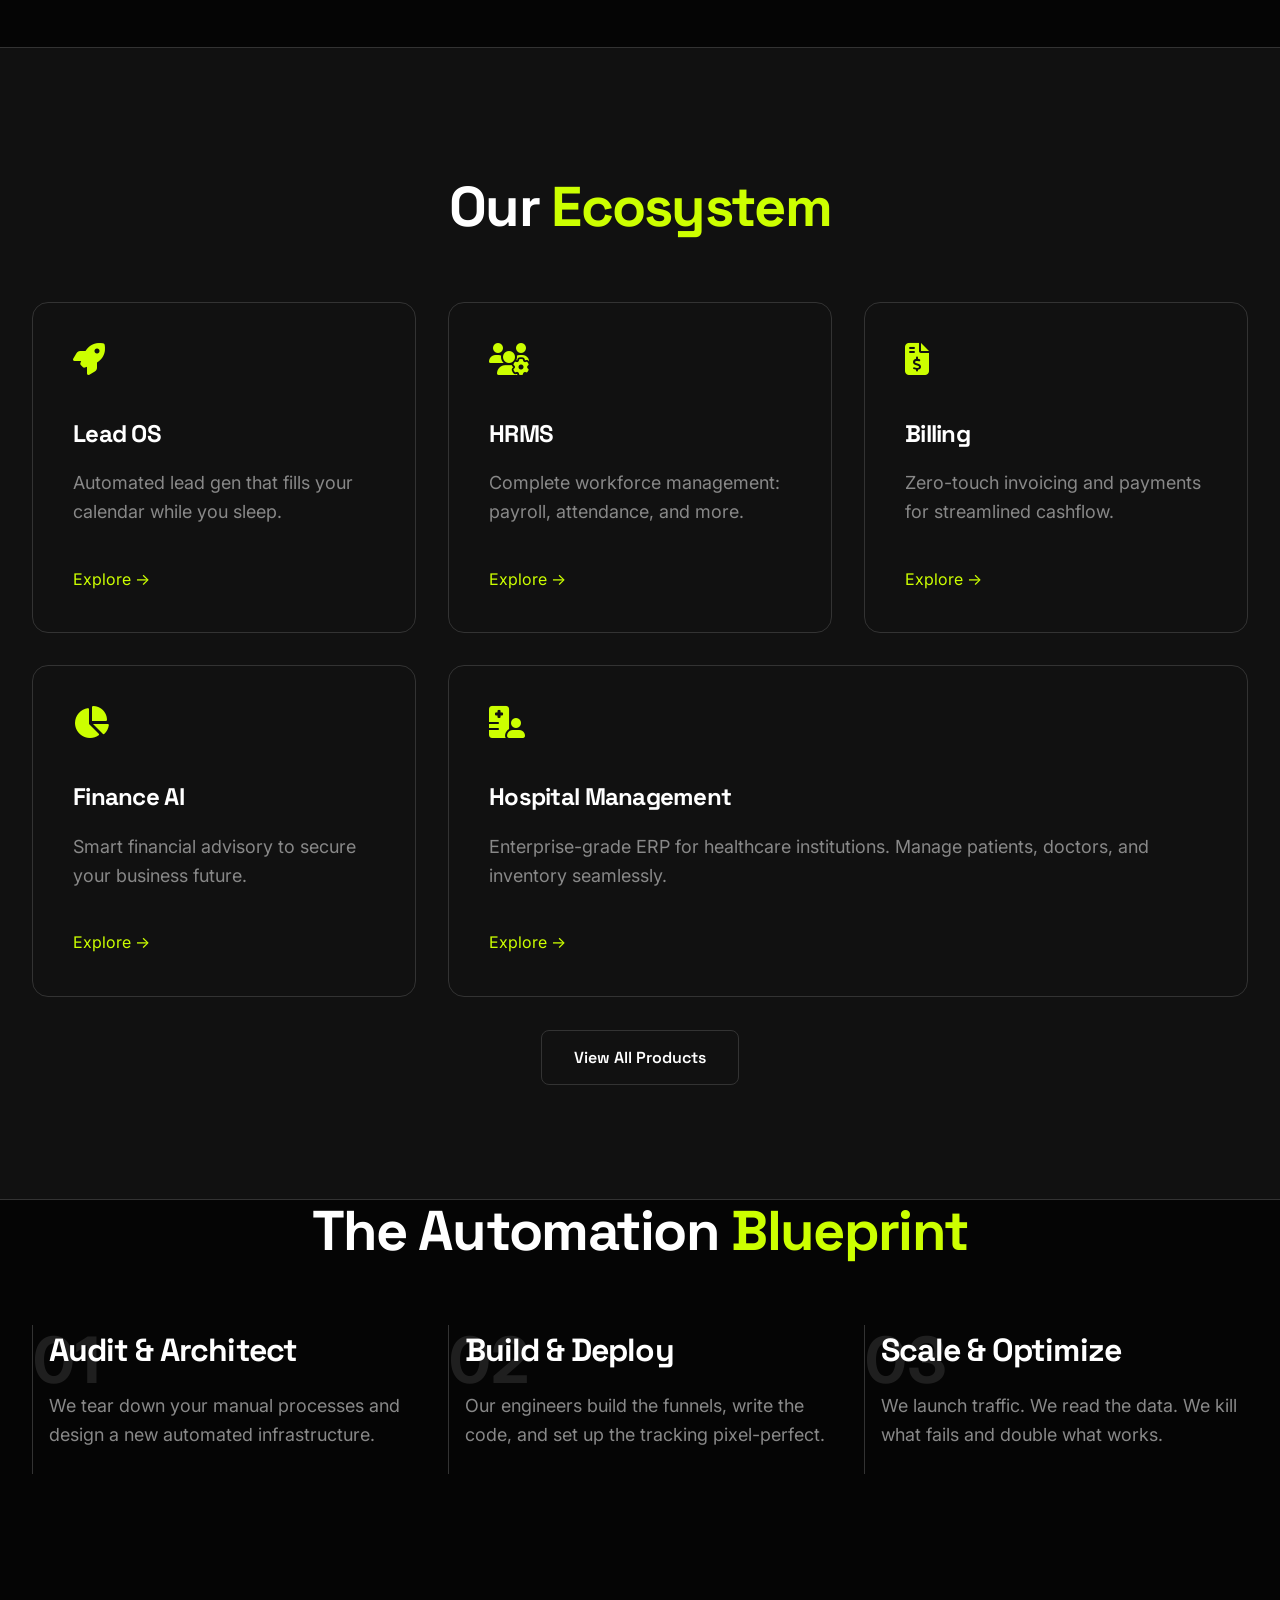
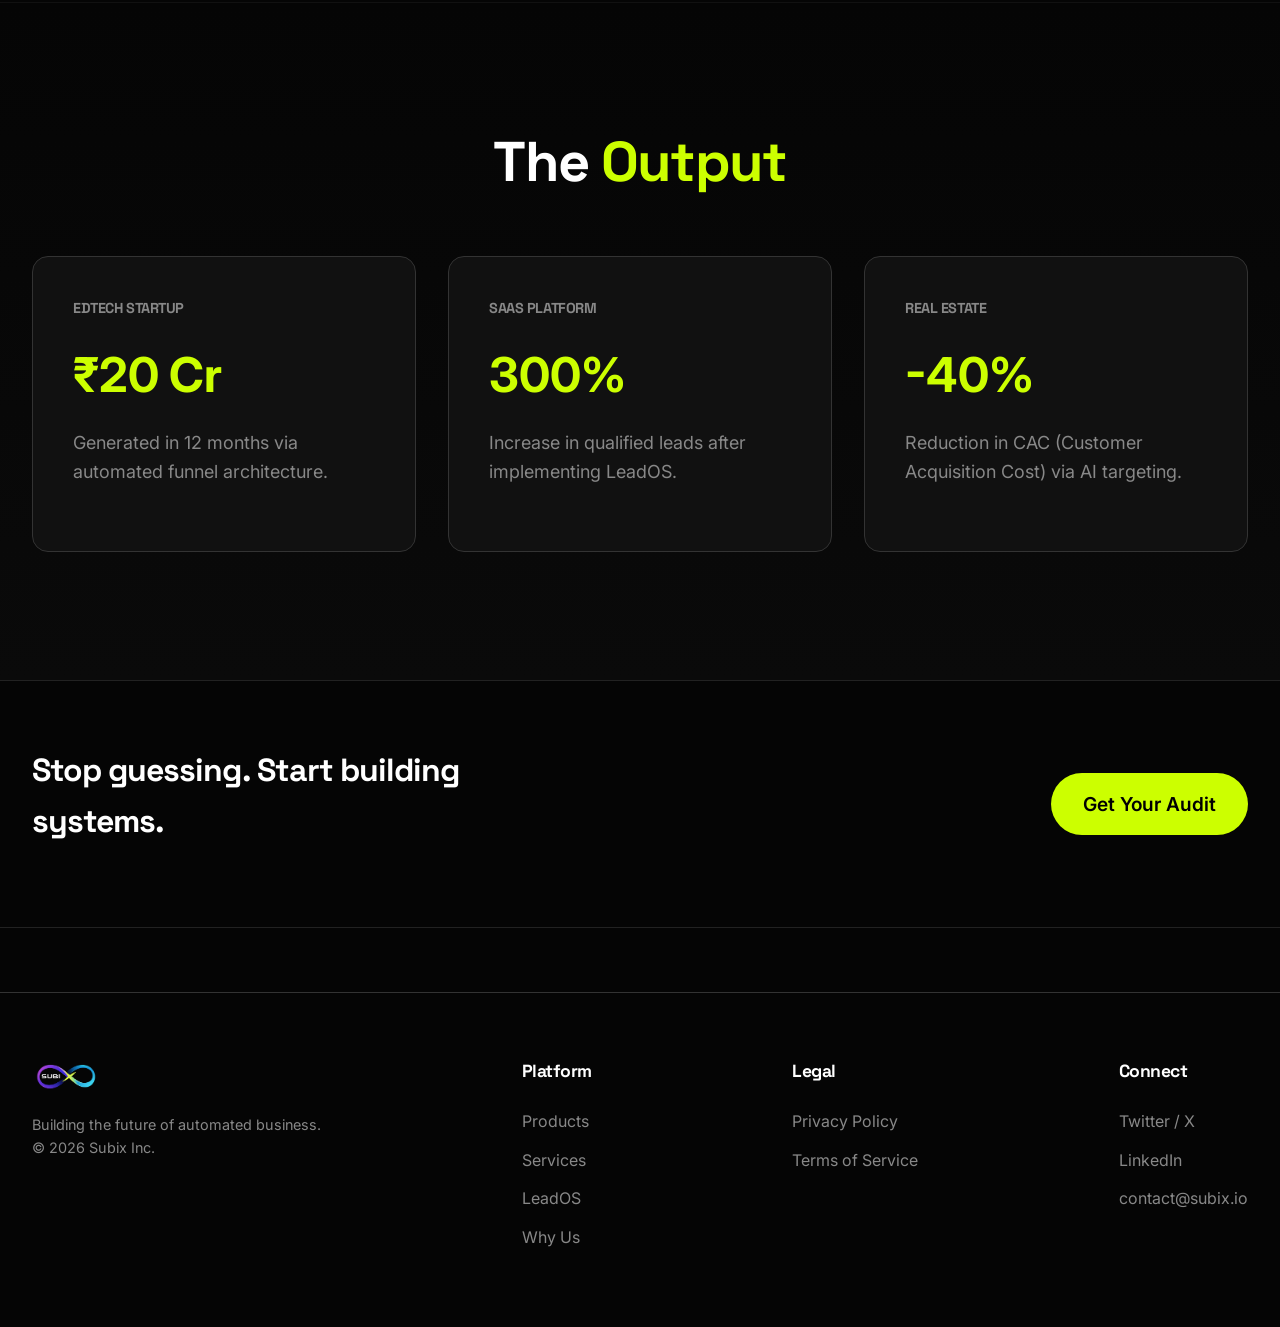
==== commit 7c0eb25e: "Refined mobile UI for services, updated LeadOS platform content, and swapped emojis for Font Awesome" ====
--- a/index.html
+++ b/index.html
@@ -30,7 +30,7 @@
       "@type": "Organization",
       "name": "Subix",
       "url": "https://subix.io",
-      "logo": "https://subix.io/favicon.svg",
+      "logo": "https://subix.io/Subix%20PNG.png",
       "sameAs": [
         "https://twitter.com/subix_io",
         "https://linkedin.com/company/subix-io"
@@ -51,14 +51,16 @@
         rel="stylesheet">
     <link rel="stylesheet" href="style.css">
     <link rel="stylesheet" href="https://cdnjs.cloudflare.com/ajax/libs/font-awesome/6.4.0/css/all.min.css">
-    <link rel="icon" type="image/svg+xml" href="favicon.svg">
+    <link rel="icon" type="image/png" href="Subix PNG.png">
 </head>
 
 <body>
 
     <!-- Nav -->
     <nav class="navbar">
-        <a href="/" class="logo">SUBIX<span>.</span>IO</a>
+        <a href="/" class="logo">
+            <img src="Subix PNG.png" alt="Subix Logo">
+        </a>
         <div class="mobile-toggle"><i class="fas fa-bars"></i></div>
         <ul class="nav-links">
             <li><a href="products">Products</a></li>
@@ -259,7 +261,9 @@
     <footer>
         <div class="container footer-content">
             <div class="footer-brand">
-                <a href="#" class="logo">SUBIX<span>.</span>IO</a>
+                <a href="#" class="logo">
+                    <img src="Subix PNG.png" alt="Subix Logo">
+                </a>
                 <p style="margin-top: 1rem; font-size: 0.9rem;">
                     Building the future of automated business.<br>
                     © 2026 Subix Inc.
--- a/style.css
+++ b/style.css
@@ -140,14 +140,19 @@
 }
 
 .logo {
-    font-family: var(--font-heading);
-    font-size: 1.5rem;
-    font-weight: 700;
-    letter-spacing: -1px;
-}
-
-.logo span {
-    color: var(--primary-lime);
+    display: flex;
+    align-items: center;
+}
+
+.logo img {
+    height: 56px;
+    width: auto;
+    display: block;
+}
+
+.footer-brand .logo img {
+    height: 40px;
+    /* Slightly larger in footer */
 }
 
 .nav-links {
@@ -385,6 +390,171 @@
     transform: translate(0, 0) scale(1);
 }
 
+/* Services Page Refactored Styles */
+.services-grid {
+    display: flex;
+    flex-direction: column;
+    gap: 8rem;
+}
+
+.service-block {
+    display: grid;
+    grid-template-columns: 1fr 1fr;
+    gap: 4rem;
+    align-items: center;
+}
+
+.service-block.reverse {
+    direction: rtl;
+}
+
+.service-block.reverse .service-item {
+    direction: ltr;
+}
+
+.service-item .step-num {
+    font-size: 4rem;
+    opacity: 0.1;
+    font-weight: 900;
+    display: block;
+    line-height: 1;
+    margin-bottom: 1rem;
+}
+
+.service-item h3 {
+    font-size: 2.5rem;
+    margin-bottom: 1.5rem;
+}
+
+.service-features {
+    list-style: none;
+    margin-top: 1.5rem;
+    color: var(--text-muted);
+}
+
+.service-features li {
+    margin-bottom: 0.8rem;
+    display: flex;
+    align-items: center;
+    gap: 0.75rem;
+}
+
+.visual {
+    background: #111;
+    height: 400px;
+    border-radius: var(--radius-md);
+    border: 1px solid var(--border-color);
+    display: flex;
+    align-items: center;
+    justify-content: center;
+    transition: 0.5s;
+}
+
+.visual i {
+    font-size: 6rem;
+    color: #222;
+    transition: 0.5s;
+}
+
+.service-block:hover .visual {
+    border-color: var(--primary-lime);
+}
+
+.service-block:hover .visual i {
+    color: var(--primary-lime);
+    transform: scale(1.1);
+}
+
+/* Architecture Diagram Component */
+.architecture-grid {
+    display: grid;
+    grid-template-columns: 1fr 1fr;
+    gap: 4rem;
+    align-items: flex-start;
+}
+
+.phase-item {
+    margin-bottom: 2rem;
+    border-left: 2px solid #333;
+    padding-left: 1.5rem;
+}
+
+.phase-item.phase-active {
+    border-left-color: var(--primary-lime);
+}
+
+.phase-item h4 {
+    color: #fff;
+    margin-bottom: 0.5rem;
+}
+
+.phase-item p {
+    font-size: 0.95rem;
+}
+
+.arch-card {
+    background: #111;
+    border-radius: 16px;
+    padding: 2.5rem;
+    border: 1px solid #222;
+}
+
+.arch-flow {
+    display: flex;
+    gap: 1rem;
+    margin-bottom: 2rem;
+    align-items: center;
+    flex-wrap: wrap;
+}
+
+.arch-node {
+    background: #222;
+    padding: 0.5rem 1rem;
+    border-radius: 4px;
+    font-size: 0.8rem;
+    font-weight: 600;
+}
+
+.arch-arrow {
+    color: #444;
+}
+
+.arch-logic {
+    border: 1px dashed #333;
+    padding: 1.5rem;
+    border-radius: 8px;
+    margin-bottom: 1.5rem;
+}
+
+.arch-label {
+    color: var(--primary-lime);
+    font-size: 0.8rem;
+    text-transform: uppercase;
+    font-weight: 700;
+    margin-bottom: 0.5rem;
+}
+
+.arch-text {
+    font-size: 0.9rem;
+    color: #888;
+    margin-bottom: 0.3rem;
+    line-height: 1.4;
+}
+
+.arch-output {
+    display: flex;
+    justify-content: flex-end;
+}
+
+.arch-badge {
+    background: var(--primary-lime);
+    color: #000;
+    padding: 0.6rem 1.2rem;
+    border-radius: 4px;
+    font-weight: 700;
+    font-size: 0.9rem;
+}
+
 /* Responsive */
 /* Mobile Improvements */
 @media (max-width: 768px) {
@@ -394,6 +564,7 @@
 
     h1 {
         font-size: 2.8rem;
+        line-height: 1.1;
     }
 
     h2 {
@@ -402,6 +573,142 @@
 
     .container {
         padding: 0 1.5rem;
+    }
+
+    /* Products Page Mobile Fixes */
+    .products-section .grid-2 {
+        display: flex;
+        flex-direction: column;
+        gap: 1.5rem;
+    }
+
+    .products-section .card {
+        padding: 2rem 1.5rem;
+    }
+
+    .products-section .card h3 {
+        font-size: 1.3rem;
+    }
+
+    .products-section .card p {
+        font-size: 1rem;
+    }
+
+    /* Hospital Management Card Mobile Span Fix */
+    .col-span-2 {
+        grid-column: span 1 !important;
+    }
+
+    .faq-item h4 {
+        font-size: 1.1rem;
+    }
+
+    /* Services/Stack Page Mobile Fixes */
+    .services-list .grid-2 {
+        display: flex !important;
+        flex-direction: column !important;
+        gap: 3rem;
+    }
+
+    .service-item {
+        text-align: center;
+        order: 1 !important;
+        /* Forces text to always be after or before visual consistently */
+    }
+
+    /* Services/Stack Page Mobile Fixes - Watermark Style */
+    .services-grid {
+        gap: 2rem;
+    }
+
+    .service-block {
+        display: block !important;
+        position: relative;
+        padding: 4rem 1.5rem;
+        border: 1px solid var(--border-color);
+        border-radius: var(--radius-md);
+        background: rgba(10, 10, 10, 0.5);
+        overflow: hidden;
+        direction: ltr !important;
+        margin-bottom: 1.5rem;
+    }
+
+    .service-item {
+        position: relative;
+        z-index: 2;
+        text-align: center;
+    }
+
+    .service-item .step-num {
+        font-size: 5rem;
+        margin-bottom: 0;
+        position: absolute;
+        top: -1rem;
+        right: 0;
+    }
+
+    .service-item h3 {
+        font-size: 1.8rem;
+        margin-top: 1rem;
+    }
+
+    .service-features {
+        display: inline-block;
+        text-align: left;
+    }
+
+    .services-list .visual {
+        position: absolute !important;
+        top: 50% !important;
+        left: 50% !important;
+        transform: translate(-50%, -50%) !important;
+        width: 100% !important;
+        height: 100% !important;
+        background: transparent !important;
+        border: none !important;
+        z-index: 1 !important;
+        opacity: 0.02 !important;
+        pointer-events: none;
+        display: flex !important;
+    }
+
+    .services-list .visual i {
+        font-size: 15rem !important;
+        color: var(--primary-lime) !important;
+    }
+
+    .architecture-grid {
+        display: flex !important;
+        flex-direction: column !important;
+        gap: 3rem;
+    }
+
+    .architecture-grid .reveal-right {
+        order: -1;
+        /* Diagram first on mobile */
+    }
+
+    .arch-card {
+        padding: 1.5rem;
+    }
+
+    .arch-node {
+        padding: 0.4rem 0.8rem;
+        font-size: 0.75rem;
+    }
+
+    .arch-text {
+        font-size: 0.85rem;
+    }
+
+    .phase-item {
+        text-align: left;
+        /* Keep phase text left-aligned for clarity */
+    }
+
+    .deep-dive h3 {
+        text-align: center;
+        width: 100%;
     }
 }
 
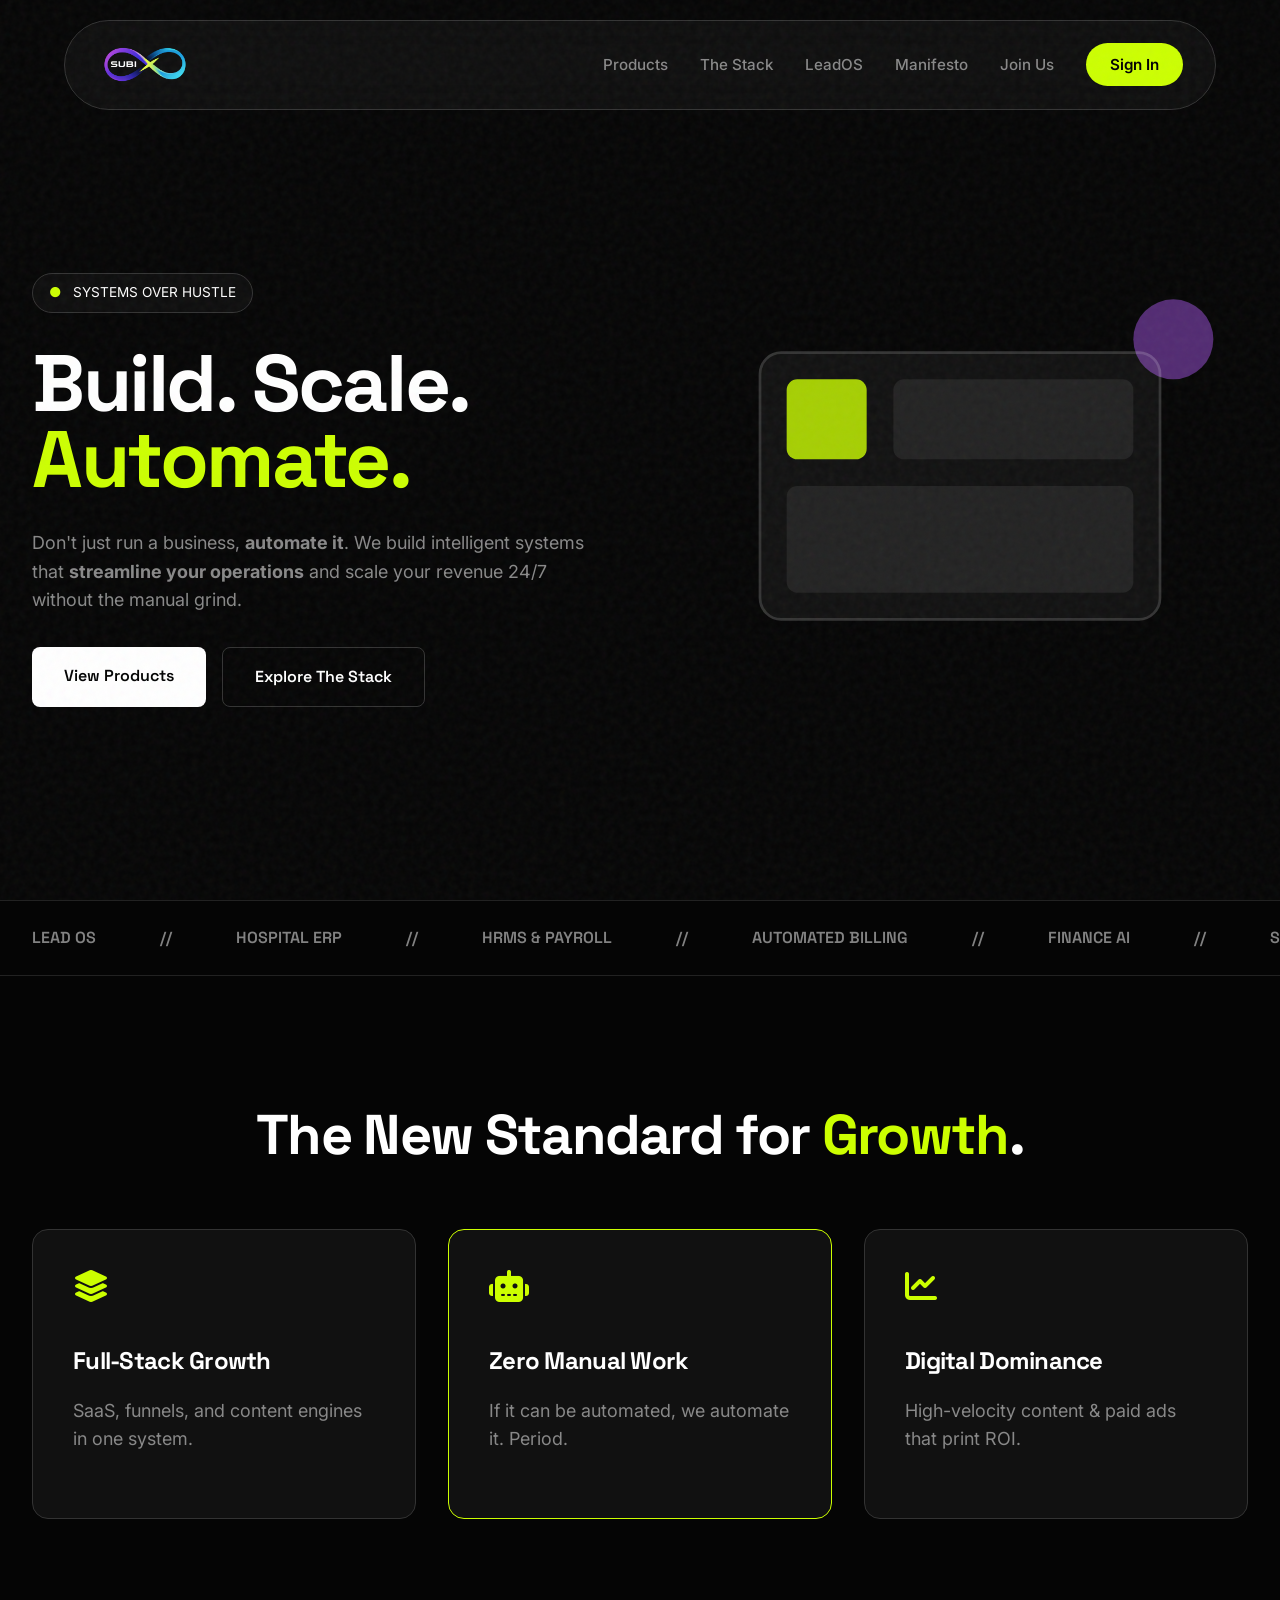
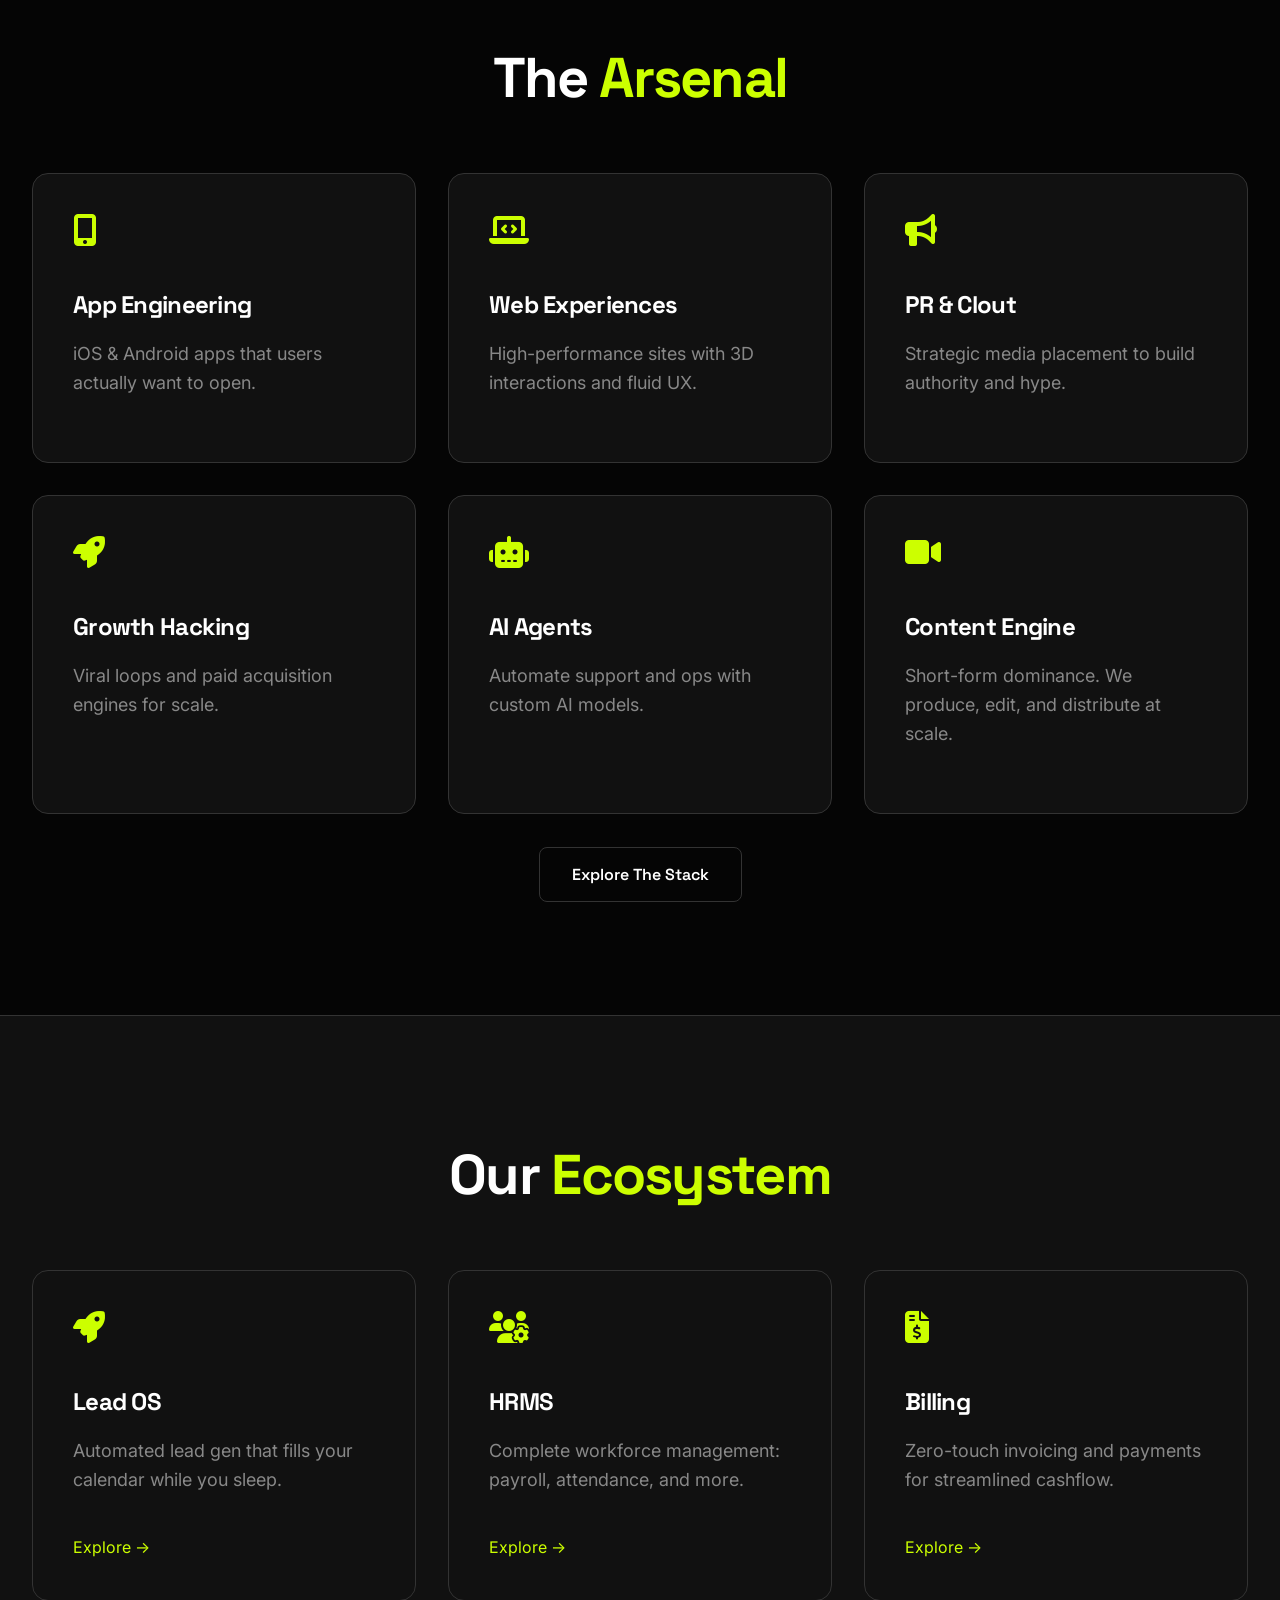
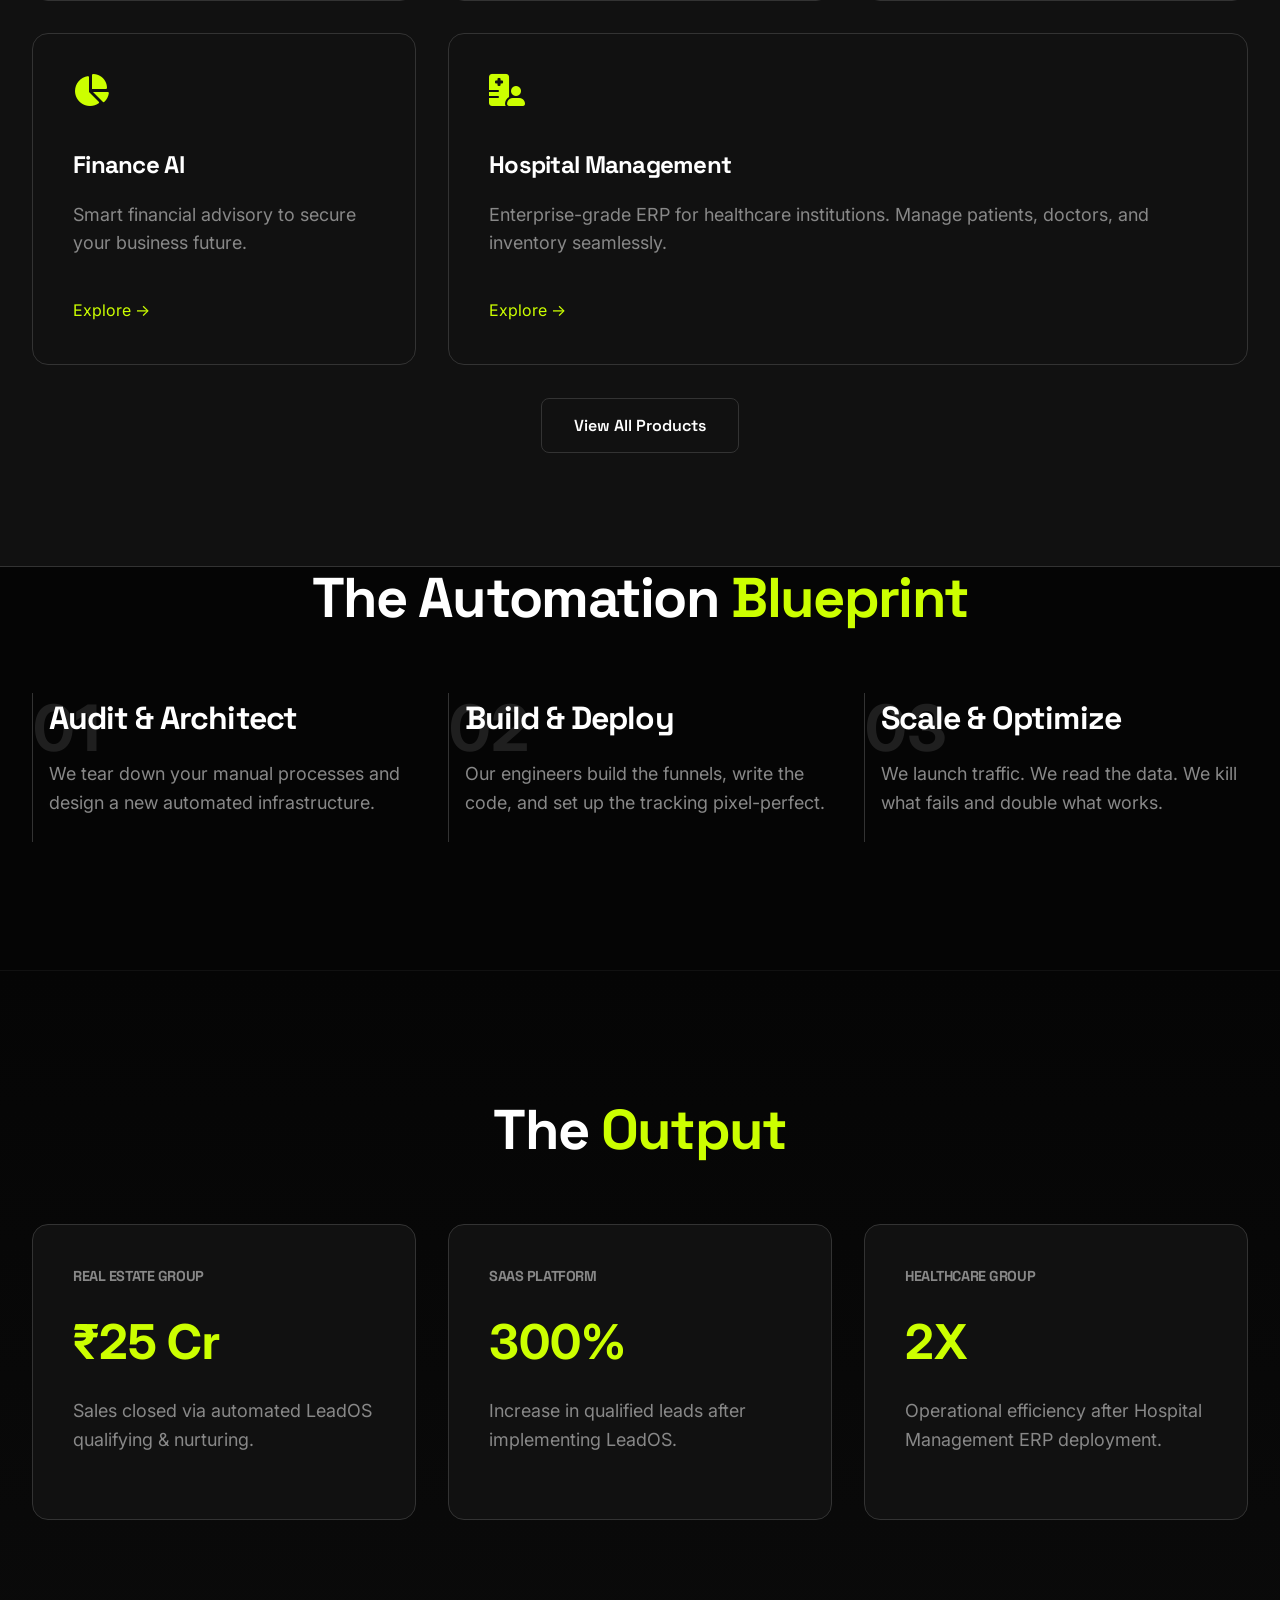
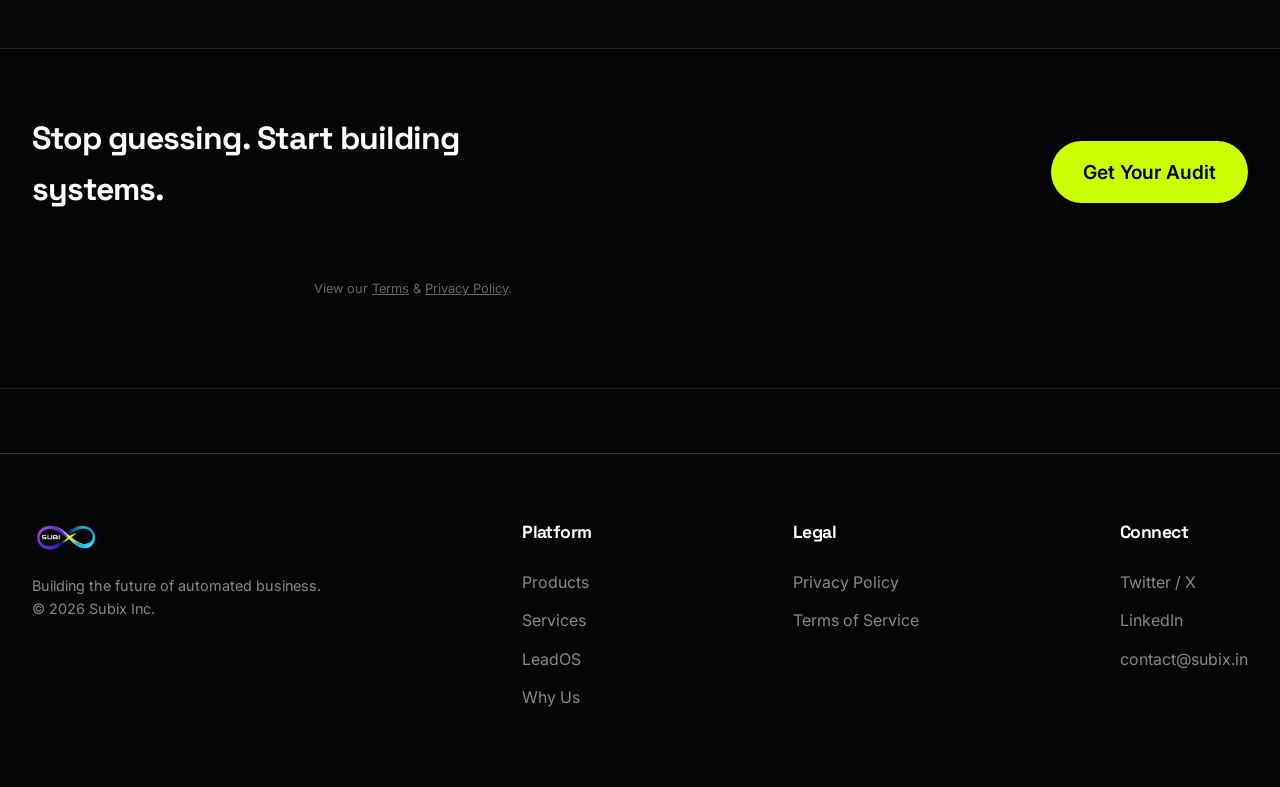
==== commit 78c181df: "fix login url token & redirect" ====
--- a/index.html
+++ b/index.html
@@ -4,33 +4,34 @@
 <head>
     <meta charset="UTF-8">
     <meta name="viewport" content="width=device-width, initial-scale=1.0">
-    <title>Subix: Automated Revenue Systems for The New Age</title>
-    <meta name="description" content="We build automated revenue engines and SaaS products. No fluff. Just scale.">
-    <link rel="canonical" href="https://subix.io/index.html">
+    <title>Subix: Automated Business Systems for Growing Brands</title>
+    <meta name="description"
+        content="We build automated business systems and software that help you grow. No fluff. Just results.">
+    <link rel="canonical" href="https://subix.in/index">
 
     <!-- Open Graph / Facebook -->
     <meta property="og:type" content="website">
-    <meta property="og:url" content="https://subix.io/">
-    <meta property="og:title" content="Subix: Automated Revenue Systems for The New Age">
+    <meta property="og:url" content="https://subix.in/">
+    <meta property="og:title" content="Subix: Automated Business Systems for Growing Brands">
     <meta property="og:description"
-        content="We build automated revenue engines and SaaS products. No fluff. Just scale.">
-    <meta property="og:image" content="https://subix.io/assets/social-preview.png">
+        content="We build automated business systems and software that help you grow. No fluff. Just results.">
+    <meta property="og:image" content="https://subix.in/assets/social-preview.png">
 
     <!-- Twitter -->
     <meta property="twitter:card" content="summary_large_image">
-    <meta property="twitter:url" content="https://subix.io/">
-    <meta property="twitter:title" content="Subix: Automated Revenue Systems for The New Age">
+    <meta property="twitter:url" content="https://subix.in/">
+    <meta property="twitter:title" content="Subix: Automated Business Systems for Growing Brands">
     <meta property="twitter:description"
-        content="We build automated revenue engines and SaaS products. No fluff. Just scale.">
-    <meta property="twitter:image" content="https://subix.io/assets/social-preview.png">
+        content="We build automated business systems and software that help you grow. No fluff. Just results.">
+    <meta property="twitter:image" content="https://subix.in/assets/social-preview.png">
 
     <script type="application/ld+json">
     {
       "@context": "https://schema.org",
       "@type": "Organization",
       "name": "Subix",
-      "url": "https://subix.io",
-      "logo": "https://subix.io/Subix%20PNG.png",
+      "url": "https://subix.in",
+      "logo": "https://subix.in/Subix%20PNG.png",
       "sameAs": [
         "https://twitter.com/subix_io",
         "https://linkedin.com/company/subix-io"
@@ -39,7 +40,7 @@
         "@type": "ContactPoint",
         "telephone": "+1-555-555-5555",
         "contactType": "sales",
-        "email": "contact@subix.io"
+        "email": "contact@subix.in"
       }
     }
     </script>
@@ -68,7 +69,7 @@
             <li><a href="platform">LeadOS</a></li>
             <li><a href="about">Manifesto</a></li>
             <li><a href="careers">Join Us</a></li>
-            <li><a href="contact" class="cta-btn">Start Building</a></li>
+            <li><a href="login" class="cta-btn">Sign In</a></li>
         </ul>
     </nav>
     <div class="nav-links mobile-menu" id="mobileMenu">
@@ -81,12 +82,13 @@
             <div class="hero-content">
                 <div class="hero-tag"><span>●</span> SYSTEMS OVER HUSTLE</div>
                 <h1>Build. Scale. <br><span class="highlight">Automate.</span></h1>
-                <p>We engineer <strong>revenue systems</strong> that run on autopilot. From <strong>Lead OS</strong> to
-                    <strong>Hospital Management</strong>, we build the infrastructure for brands ready to dominate.
+                <p>Don't just run a business, <strong>automate it</strong>. We build intelligent systems that
+                    <strong>streamline
+                        your operations</strong> and scale your revenue 24/7 without the manual grind.
                 </p>
                 <div class="btn-group">
-                    <a href="products.html" class="btn-primary">View Products</a>
-                    <a href="services.html" class="btn-secondary">Explore The Stack</a>
+                    <a href="products" class="btn-primary">View Products</a>
+                    <a href="services" class="btn-secondary">Explore The Stack</a>
                 </div>
             </div>
             <div class="hero-visual floating-element">
@@ -107,17 +109,19 @@
         style="border-top: 1px solid #222; border-bottom: 1px solid #222; padding: 1.5rem 0; overflow: hidden; white-space: nowrap;">
         <div class="container"
             style="display: flex; gap: 4rem; opacity: 0.5; font-family: 'Space Grotesk'; font-weight: 600; text-transform: uppercase;">
-            <span>Build in India</span>
-            <span>//</span>
-            <span>Bangalore</span>
-            <span>//</span>
-            <span>Dubai</span>
-            <span>//</span>
-            <span>London</span>
-            <span>//</span>
-            <span>USA</span>
-            <span>//</span>
-            <span>SaaS & Tech</span>
+            <span>Lead OS</span>
+            <span>//</span>
+            <span>Hospital ERP</span>
+            <span>//</span>
+            <span>HRMS & Payroll</span>
+            <span>//</span>
+            <span>Automated Billing</span>
+            <span>//</span>
+            <span>Finance AI</span>
+            <span>//</span>
+            <span>SaaS Development</span>
+            <span>//</span>
+            <span>Growth Systems</span>
         </div>
     </div>
 
@@ -146,6 +150,48 @@
         </div>
     </section>
 
+    <!-- Services / The Arsenal -->
+    <section class="arsenal" style="padding-top: 0;">
+        <div class="container">
+            <h2 style="text-align: center; margin-bottom: 4rem;">The <span class="highlight">Arsenal</span></h2>
+            <div class="grid-3">
+                <div class="card reveal-zoom">
+                    <i class="fas fa-mobile-alt card-icon"></i>
+                    <h3>App Engineering</h3>
+                    <p>iOS & Android apps that users actually want to open.</p>
+                </div>
+                <div class="card reveal-zoom" style="transition-delay: 0.1s;">
+                    <i class="fas fa-laptop-code card-icon"></i>
+                    <h3>Web Experiences</h3>
+                    <p>High-performance sites with 3D interactions and fluid UX.</p>
+                </div>
+                <div class="card reveal-zoom" style="transition-delay: 0.2s;">
+                    <i class="fas fa-bullhorn card-icon"></i>
+                    <h3>PR & Clout</h3>
+                    <p>Strategic media placement to build authority and hype.</p>
+                </div>
+                <div class="card reveal-zoom">
+                    <i class="fas fa-rocket card-icon"></i>
+                    <h3>Growth Hacking</h3>
+                    <p>Viral loops and paid acquisition engines for scale.</p>
+                </div>
+                <div class="card reveal-zoom" style="transition-delay: 0.1s;">
+                    <i class="fas fa-robot card-icon"></i>
+                    <h3>AI Agents</h3>
+                    <p>Automate support and ops with custom AI models.</p>
+                </div>
+                <div class="card reveal-zoom" style="transition-delay: 0.2s;">
+                    <i class="fas fa-video card-icon"></i>
+                    <h3>Content Engine</h3>
+                    <p>Short-form dominance. We produce, edit, and distribute at scale.</p>
+                </div>
+            </div>
+            <div style="text-align: center; margin-top: 3rem;">
+                <a href="services" class="btn-secondary">Explore The Stack</a>
+            </div>
+        </div>
+    </section>
+
     <!-- Product Showcase -->
     <section class="product-showcase"
         style="background: var(--surface-color); border-top: 1px solid var(--border-color); border-bottom: 1px solid var(--border-color);">
@@ -156,28 +202,29 @@
                     <i class="fas fa-rocket card-icon"></i>
                     <h3>Lead OS</h3>
                     <p>Automated lead gen that fills your calendar while you sleep.</p>
-                    <a href="products.html"
+                    <a href="platform"
                         style="color: var(--primary-lime); margin-top: 1rem; display: inline-block;">Explore &rarr;</a>
                 </div>
                 <div class="card reveal-zoom" style="transition-delay: 0.1s;">
                     <i class="fas fa-users-cog card-icon"></i>
                     <h3>HRMS</h3>
                     <p>Complete workforce management: payroll, attendance, and more.</p>
-                    <a href="products.html"
-                        style="color: var(--primary-lime); margin-top: 1rem; display: inline-block;">Explore &rarr;</a>
+                    <a href="workforce"
+                        style="color: var(--primary-lime); margin-top: 1rem; display: inline-block;">Explore
+                        &rarr;</a>
                 </div>
                 <div class="card reveal-zoom" style="transition-delay: 0.2s;">
                     <i class="fas fa-file-invoice-dollar card-icon"></i>
                     <h3>Billing</h3>
                     <p>Zero-touch invoicing and payments for streamlined cashflow.</p>
-                    <a href="products.html"
+                    <a href="billing"
                         style="color: var(--primary-lime); margin-top: 1rem; display: inline-block;">Explore &rarr;</a>
                 </div>
                 <div class="card reveal-zoom">
                     <i class="fas fa-chart-pie card-icon"></i>
                     <h3>Finance AI</h3>
                     <p>Smart financial advisory to secure your business future.</p>
-                    <a href="products.html"
+                    <a href="finance"
                         style="color: var(--primary-lime); margin-top: 1rem; display: inline-block;">Explore &rarr;</a>
                 </div>
                 <div class="card reveal-zoom col-span-2" style="transition-delay: 0.1s;">
@@ -185,12 +232,12 @@
                     <h3>Hospital Management</h3>
                     <p>Enterprise-grade ERP for healthcare institutions. Manage patients, doctors, and inventory
                         seamlessly.</p>
-                    <a href="products.html"
+                    <a href="hospital"
                         style="color: var(--primary-lime); margin-top: 1rem; display: inline-block;">Explore &rarr;</a>
                 </div>
             </div>
             <div style="text-align: center; margin-top: 3rem;">
-                <a href="products.html" class="btn-secondary">View All Products</a>
+                <a href="products" class="btn-secondary">View All Products</a>
             </div>
         </div>
     </section>
@@ -230,9 +277,9 @@
             <h2 style="text-align: center; margin-bottom: 4rem;">The <span class="highlight">Output</span></h2>
             <div class="grid-3">
                 <div class="card reveal-zoom">
-                    <h4 style="color: #888; font-size: 0.9rem; text-transform: uppercase;">EdTech Startup</h4>
-                    <p class="highlight" style="font-size: 3rem; font-weight: 700; margin: 1rem 0;">₹20 Cr</p>
-                    <p>Generated in 12 months via automated funnel architecture.</p>
+                    <h4 style="color: #888; font-size: 0.9rem; text-transform: uppercase;">Real Estate Group</h4>
+                    <p class="highlight" style="font-size: 3rem; font-weight: 700; margin: 1rem 0;">₹25 Cr</p>
+                    <p>Sales closed via automated LeadOS qualifying & nurturing.</p>
                 </div>
                 <div class="card reveal-zoom" style="transition-delay: 0.1s;">
                     <h4 style="color: #888; font-size: 0.9rem; text-transform: uppercase;">SaaS Platform</h4>
@@ -240,9 +287,9 @@
                     <p>Increase in qualified leads after implementing LeadOS.</p>
                 </div>
                 <div class="card reveal-zoom" style="transition-delay: 0.2s;">
-                    <h4 style="color: #888; font-size: 0.9rem; text-transform: uppercase;">Real Estate</h4>
-                    <p class="highlight" style="font-size: 3rem; font-weight: 700; margin: 1rem 0;">-40%</p>
-                    <p>Reduction in CAC (Customer Acquisition Cost) via AI targeting.</p>
+                    <h4 style="color: #888; font-size: 0.9rem; text-transform: uppercase;">Healthcare Group</h4>
+                    <p class="highlight" style="font-size: 3rem; font-weight: 700; margin: 1rem 0;">2X</p>
+                    <p>Operational efficiency after Hospital Management ERP deployment.</p>
                 </div>
             </div>
         </div>
@@ -253,7 +300,12 @@
         <div class="container"
             style="display: flex; justify-content: space-between; align-items: center; flex-wrap: wrap; gap: 2rem;">
             <h3 style="font-size: 2rem; max-width: 500px;">Stop guessing. Start building systems.</h3>
-            <a href="contact.html" class="cta-btn" style="font-size: 1.2rem; padding: 1rem 2rem;">Get Your Audit</a>
+            <a href="contact" class="cta-btn" style="font-size: 1.2rem; padding: 1rem 2rem;">Get Your Audit</a>
+            <p
+                style="margin-top: 1rem; font-size: 0.8rem; color: #666; width: 100%; display: block; text-align: right;">
+                View our <a href="terms" style="text-decoration: underline;">Terms</a> & <a href="privacy"
+                    style="text-decoration: underline;">Privacy Policy</a>.
+            </p>
         </div>
     </section>
 
@@ -281,16 +333,16 @@
             <div class="footer-links">
                 <h4>Legal</h4>
                 <ul>
-                    <li><a href="privacy.html">Privacy Policy</a></li>
-                    <li><a href="terms.html">Terms of Service</a></li>
+                    <li><a href="privacy">Privacy Policy</a></li>
+                    <li><a href="terms">Terms of Service</a></li>
                 </ul>
             </div>
             <div class="footer-links">
                 <h4>Connect</h4>
                 <ul>
                     <li><a href="https://twitter.com" target="_blank">Twitter / X</a></li>
-                    <li><a href="https://linkedin.com" target="_blank">LinkedIn</a></li>
-                    <li><a href="mailto:contact@subix.io">contact@subix.io</a></li>
+                    <li><a href="https://www.linkedin.com/company/subix/about/" target="_blank">LinkedIn</a></li>
+                    <li><a href="mailto:contact@subix.in">contact@subix.in</a></li>
                 </ul>
             </div>
         </div>
@@ -299,4 +351,4 @@
     <script src="script.js"></script>
 </body>
 
-</html>+</html>
--- a/style.css
+++ b/style.css
@@ -177,7 +177,8 @@
     color: var(--text-main);
 }
 
-.cta-btn {
+.cta-btn,
+.nav-links a.cta-btn {
     background: var(--primary-lime);
     color: #000;
     padding: 0.75rem 1.5rem;
@@ -559,7 +560,7 @@
 /* Mobile Improvements */
 @media (max-width: 768px) {
     section {
-        padding: 4rem 0;
+        padding: 3rem 0;
     }
 
     h1 {
@@ -571,66 +572,110 @@
         font-size: 2rem;
     }
 
+    h3 {
+        font-size: 1.2rem;
+    }
+
     .container {
-        padding: 0 1.5rem;
+        padding: 0 1rem;
+    }
+
+    /* === 2-Column Mobile Grid for ALL cards === */
+    .grid-3 {
+        grid-template-columns: repeat(2, 1fr) !important;
+        gap: 0.75rem !important;
+    }
+
+    .grid-2 {
+        grid-template-columns: repeat(2, 1fr) !important;
+        gap: 0.75rem !important;
+    }
+
+    /* Compact cards for 2-column layout */
+    .card {
+        padding: 1.2rem !important;
+        border-radius: 12px;
+    }
+
+    .card h3 {
+        font-size: 1rem;
+        margin-top: 0.5rem;
+        margin-bottom: 0.5rem;
+    }
+
+    .card p {
+        font-size: 0.8rem;
+        margin-bottom: 0.5rem;
+        line-height: 1.4;
+    }
+
+    .card-icon {
+        font-size: 1.4rem;
+        margin-bottom: 0.75rem;
+    }
+
+    /* When odd number of cards: last card spans full width (both columns) */
+    .grid-3>*:last-child:nth-child(odd),
+    .grid-2>*:last-child:nth-child(odd) {
+        grid-column: span 2;
     }
 
     /* Products Page Mobile Fixes */
     .products-section .grid-2 {
-        display: flex;
-        flex-direction: column;
-        gap: 1.5rem;
+        display: grid;
+        grid-template-columns: repeat(2, 1fr) !important;
+        gap: 0.75rem;
     }
 
     .products-section .card {
-        padding: 2rem 1.5rem;
+        padding: 1.2rem !important;
     }
 
     .products-section .card h3 {
-        font-size: 1.3rem;
+        font-size: 1rem;
     }
 
     .products-section .card p {
-        font-size: 1rem;
+        font-size: 0.8rem;
     }
 
     /* Hospital Management Card Mobile Span Fix */
     .col-span-2 {
-        grid-column: span 1 !important;
+        grid-column: span 2 !important;
+    }
+
+    /* Product page card lists - compact */
+    .card ul {
+        font-size: 0.8rem;
+    }
+
+    .card ul li {
+        margin-bottom: 0.3rem;
     }
 
     .faq-item h4 {
-        font-size: 1.1rem;
-    }
-
-    /* Services/Stack Page Mobile Fixes */
-    .services-list .grid-2 {
-        display: flex !important;
-        flex-direction: column !important;
-        gap: 3rem;
-    }
-
-    .service-item {
-        text-align: center;
-        order: 1 !important;
-        /* Forces text to always be after or before visual consistently */
+        font-size: 0.95rem;
+    }
+
+    .faq-answer p {
+        font-size: 0.85rem;
     }
 
     /* Services/Stack Page Mobile Fixes - Watermark Style */
     .services-grid {
-        gap: 2rem;
+        gap: 1.5rem;
     }
 
     .service-block {
         display: block !important;
         position: relative;
-        padding: 4rem 1.5rem;
+        padding: 2.5rem 1.2rem;
         border: 1px solid var(--border-color);
         border-radius: var(--radius-md);
         background: rgba(10, 10, 10, 0.5);
         overflow: hidden;
         direction: ltr !important;
-        margin-bottom: 1.5rem;
+        margin-bottom: 1rem;
     }
 
     .service-item {
@@ -640,7 +685,7 @@
     }
 
     .service-item .step-num {
-        font-size: 5rem;
+        font-size: 4rem;
         margin-bottom: 0;
         position: absolute;
         top: -1rem;
@@ -648,13 +693,14 @@
     }
 
     .service-item h3 {
-        font-size: 1.8rem;
-        margin-top: 1rem;
+        font-size: 1.4rem;
+        margin-top: 0.75rem;
     }
 
     .service-features {
         display: inline-block;
         text-align: left;
+        font-size: 0.85rem;
     }
 
     .services-list .visual {
@@ -678,38 +724,492 @@
     }
 
     .architecture-grid {
-        display: flex !important;
-        flex-direction: column !important;
-        gap: 3rem;
+        display: grid !important;
+        grid-template-columns: repeat(2, 1fr) !important;
+        gap: 1rem;
     }
 
     .architecture-grid .reveal-right {
         order: -1;
-        /* Diagram first on mobile */
     }
 
     .arch-card {
-        padding: 1.5rem;
+        padding: 1rem;
     }
 
     .arch-node {
-        padding: 0.4rem 0.8rem;
-        font-size: 0.75rem;
+        padding: 0.3rem 0.6rem;
+        font-size: 0.7rem;
     }
 
     .arch-text {
-        font-size: 0.85rem;
+        font-size: 0.8rem;
     }
 
     .phase-item {
         text-align: left;
-        /* Keep phase text left-aligned for clarity */
     }
 
     .deep-dive h3 {
         text-align: center;
         width: 100%;
     }
+
+    /* Buttons - compact for mobile */
+    .btn-primary,
+    .btn-secondary {
+        padding: 0.75rem 1.2rem;
+        font-size: 0.85rem;
+    }
+
+    .btn-group {
+        gap: 0.5rem;
+    }
+
+    /* Footer - 2 column on mobile */
+    .footer-content {
+        display: grid !important;
+        grid-template-columns: 1fr 1fr;
+        gap: 1.5rem;
+    }
+
+    .footer-brand {
+        grid-column: span 2;
+    }
+
+    .footer-links h4 {
+        font-size: 0.95rem;
+        margin-bottom: 0.75rem;
+    }
+
+    .footer-links a {
+        font-size: 0.85rem;
+    }
+
+    .footer-links li {
+        margin-bottom: 0.5rem;
+    }
+
+    /* Inline-style grid overrides for product page cards */
+    [style*="display: grid"][style*="grid-template-columns"] {
+        grid-template-columns: repeat(2, 1fr) !important;
+    }
+
+    /* Process cards compact */
+    .process-card {
+        padding: 1.2rem !important;
+    }
+
+    /* === About / Manifesto Page Mobile Fixes === */
+
+    /* Hero: stack vertically, center text */
+    .hero .grid-2 {
+        display: flex !important;
+        flex-direction: column !important;
+        gap: 2rem !important;
+        text-align: center;
+    }
+
+    .hero .grid-2 h1 {
+        font-size: 2.2rem !important;
+    }
+
+    .hero .grid-2 p {
+        max-width: 100%;
+    }
+
+    /* Comparison table - compact for mobile */
+    .hero .grid-2>div:last-child {
+        padding: 1.2rem !important;
+        font-size: 0.85rem;
+    }
+
+    .hero .grid-2>div:last-child span {
+        font-size: 0.8rem;
+    }
+
+    /* Quote block - center on mobile */
+    .hero [style*="border-left"] {
+        text-align: left;
+    }
+
+    /* Values section: cards with code-style headings */
+    .values .card h3 {
+        font-size: 0.9rem !important;
+        margin-bottom: 0.5rem !important;
+    }
+
+    .values .card p {
+        font-size: 0.75rem;
+        line-height: 1.4;
+    }
+
+    .values h2 {
+        margin-bottom: 2rem !important;
+    }
+
+    /* War on Inefficiency: stack vertically */
+    .inefficiency-war .grid-2 {
+        display: flex !important;
+        flex-direction: column !important;
+        gap: 2rem !important;
+        text-align: center;
+    }
+
+    .inefficiency-war .grid-2 h2 {
+        font-size: 2rem !important;
+    }
+
+    .inefficiency-war .grid-2 p {
+        text-align: left;
+        max-width: 100%;
+        font-size: 0.9rem !important;
+    }
+
+    .inefficiency-war .grid-2 .btn-primary {
+        display: inline-block;
+    }
+
+    /* Comparison card compact */
+    .inefficiency-war .reveal-right {
+        padding: 1.2rem !important;
+        font-size: 0.85rem;
+    }
+
+    /* Builders section: smaller avatars for 2-col layout */
+    .leadership .card [style*="width: 100px"] {
+        width: 60px !important;
+        height: 60px !important;
+        margin-bottom: 0.75rem !important;
+        font-size: 1.2rem !important;
+    }
+
+    .leadership .card h4 {
+        font-size: 0.9rem;
+        margin-bottom: 0.25rem;
+    }
+
+    .leadership .card p {
+        font-size: 0.75rem;
+    }
+
+    .leadership h2 {
+        margin-bottom: 2rem !important;
+        font-size: 1.8rem !important;
+    }
+
+    /* DNA section */
+    .hero+section+section+section p {
+        font-size: 1rem !important;
+    }
+
+    /* === Contact Page Mobile Fixes === */
+
+    /* Contact hero: stack vertically - info on top, form below */
+    .contact-info {
+        text-align: center;
+    }
+
+    .contact-info h1 {
+        font-size: 2.5rem !important;
+    }
+
+    .contact-info p {
+        max-width: 100%;
+        font-size: 0.95rem;
+    }
+
+    .contact-info a[href^="mailto"] {
+        font-size: 1.1rem !important;
+    }
+
+    .contact-info [style*="margin-top: 3rem"] {
+        margin-top: 1.5rem !important;
+    }
+
+    .contact-info [style*="margin-top: 4rem"] {
+        margin-top: 1.5rem !important;
+    }
+
+    .contact-info [style*="margin-bottom: 2rem"] {
+        margin-bottom: 1rem !important;
+    }
+
+    /* Location markers - inline on mobile */
+    .contact-info [style*="font-size: 0.9rem"] {
+        display: flex;
+        flex-wrap: wrap;
+        justify-content: center;
+        gap: 0.25rem 1rem;
+    }
+
+    .contact-info [style*="font-size: 0.9rem"] p {
+        margin-bottom: 0.25rem;
+        font-size: 0.8rem;
+    }
+
+    /* Contact form - compact */
+    .hero form.card {
+        padding: 1.5rem !important;
+    }
+
+    .hero form.card h3 {
+        font-size: 1.1rem !important;
+        margin-bottom: 1rem !important;
+    }
+
+    .hero form.card input,
+    .hero form.card select {
+        padding: 0.75rem !important;
+        font-size: 0.85rem;
+    }
+
+    .hero form.card label {
+        font-size: 0.8rem !important;
+        margin-bottom: 0.3rem !important;
+    }
+
+    .hero form.card [style*="margin-bottom: 1.5rem"] {
+        margin-bottom: 1rem !important;
+    }
+
+    /* Reduce hero padding on contact page */
+    .hero[style*="padding-top: 15rem"] {
+        padding-top: 8rem !important;
+        min-height: auto !important;
+    }
+
+    /* === Homepage Mobile Fixes === */
+
+    /* Hero SVG visual - hide or shrink on mobile */
+    .hero-visual {
+        display: none;
+    }
+
+    .hero-content {
+        text-align: center;
+    }
+
+    .hero-content p {
+        max-width: 100%;
+    }
+
+    .btn-group {
+        justify-content: center;
+        flex-wrap: wrap;
+    }
+
+    /* Ticker - smaller gap and font */
+    .ticker-wrap .container {
+        gap: 1.5rem !important;
+        font-size: 0.7rem !important;
+    }
+
+    /* Section headings - tighter margins on mobile */
+    section h2[style*="margin-bottom: 4rem"],
+    section h2[style*="margin-bottom: 5rem"] {
+        margin-bottom: 2rem !important;
+    }
+
+    /* CTA Strip - stack vertically */
+    section>.container[style*="justify-content: space-between"] {
+        flex-direction: column !important;
+        text-align: center;
+        gap: 1rem !important;
+    }
+
+    section>.container[style*="justify-content: space-between"] h3 {
+        font-size: 1.4rem !important;
+    }
+
+    /* Results/Output section - shrink big stat numbers */
+    .results .card .highlight[style*="font-size: 3rem"] {
+        font-size: 2rem !important;
+    }
+
+    /* === Product Pages (Platform, Billing, Finance, Hospital, Workforce) === */
+
+    /* Feature sections - reduce extreme padding */
+    .features[style*="padding: 10rem"] {
+        padding: 4rem 0 !important;
+    }
+
+    .features h2[style*="margin-bottom: 5rem"] {
+        margin-bottom: 2rem !important;
+    }
+
+    /* CTA Demo sections - compact */
+    .cta-demo h2[style*="font-size: 3.5rem"] {
+        font-size: 2rem !important;
+    }
+
+    .cta-demo {
+        padding: 3rem 0 !important;
+    }
+
+    .cta-demo p[style*="font-size: 1.2rem"] {
+        font-size: 0.95rem !important;
+        margin-bottom: 1.5rem !important;
+    }
+
+    .cta-demo .btn-primary,
+    .cta-demo .btn-secondary {
+        padding: 0.75rem 1.5rem !important;
+        font-size: 0.95rem !important;
+    }
+
+    /* Intro sections */
+    .intro p[style*="font-size: 1.3rem"] {
+        font-size: 1rem !important;
+    }
+
+    /* Dashboard mockup - already handled by existing rules */
+
+    /* Integration logos - wrap and smaller */
+    .integrations [style*="gap: 3rem"] {
+        gap: 1rem 1.5rem !important;
+    }
+
+    .integrations span[style*="font-size: 1.2rem"] {
+        font-size: 0.8rem !important;
+    }
+
+    /* Target Audience card inside platform */
+    .audience .card[style*="padding: 4rem"] {
+        padding: 1.5rem !important;
+    }
+
+    .audience .card h2 {
+        margin-bottom: 1.5rem !important;
+        font-size: 1.6rem !important;
+    }
+
+    .audience .grid-3 h4 {
+        font-size: 0.9rem;
+    }
+
+    .audience .grid-3 p {
+        font-size: 0.75rem;
+    }
+
+    /* Why LeadOS icons - smaller */
+    .why-leados i[style*="font-size: 2.5rem"] {
+        font-size: 1.5rem !important;
+        margin-bottom: 0.75rem !important;
+    }
+
+    /* Platform hero padding */
+    .hero[style*="padding-top: 10rem"] {
+        padding-top: 6rem !important;
+    }
+
+    /* === Careers Page Mobile Fixes === */
+
+    /* Job cards - stack vertically */
+    .job-card {
+        flex-direction: column !important;
+        align-items: flex-start !important;
+        padding: 1.2rem !important;
+        gap: 0.75rem !important;
+    }
+
+    .job-card h3 {
+        font-size: 1rem !important;
+    }
+
+    .job-card [style*="font-size: 0.9rem"] {
+        font-size: 0.75rem !important;
+        gap: 0.5rem !important;
+        flex-wrap: wrap;
+    }
+
+    .job-card .btn-secondary {
+        width: 100%;
+        text-align: center;
+        padding: 0.6rem 1rem !important;
+        font-size: 0.85rem !important;
+    }
+
+    /* Perks icons - consistent with card-icon size */
+    .perks .card i[style*="font-size: 2rem"] {
+        font-size: 1.4rem !important;
+        margin-bottom: 0.5rem !important;
+    }
+
+    /* === Apply Page Mobile Fixes === */
+
+    .contact[style*="padding-top: 8rem"] {
+        padding-top: 5rem !important;
+    }
+
+    .contact h1[style*="font-size: 3rem"] {
+        font-size: 2rem !important;
+    }
+
+    .contact-form-wrapper[style*="padding: 3rem"] {
+        padding: 1.5rem !important;
+    }
+
+    .contact-form-wrapper input,
+    .contact-form-wrapper select,
+    .contact-form-wrapper textarea {
+        padding: 0.75rem !important;
+        font-size: 0.85rem;
+    }
+
+    .contact-form-wrapper label {
+        font-size: 0.85rem !important;
+    }
+
+    .contact-form-wrapper .form-group[style*="margin-bottom: 1.5rem"] {
+        margin-bottom: 1rem !important;
+    }
+
+    /* === Privacy & Terms Page Mobile Fixes === */
+    .container[style*="max-width: 800px"],
+    .container[style*="max-width: 900px"] {
+        padding: 0 1rem;
+    }
+
+    /* === Global: Large inline font overrides for mobile === */
+    [style*="font-size: 1.5rem"]:not(h1):not(h2):not(h3):not(.highlight) {
+        font-size: 1.1rem !important;
+    }
+
+    /* Process step numbers - smaller */
+    .process-card [style*="font-size: 4rem"] {
+        font-size: 2.5rem !important;
+    }
+
+    /* Mockup dashboard sidebar */
+    .mockup-content[style*="grid-template-columns: 200px"] {
+        grid-template-columns: 1fr !important;
+    }
+
+    .mockup-content .sidebar {
+        display: none !important;
+    }
+
+    .mockup-content .stats-row {
+        grid-template-columns: repeat(3, 1fr) !important;
+    }
+
+    .mockup-content .stats-row [style*="font-size: 2rem"] {
+        font-size: 1.2rem !important;
+    }
+
+    .mockup-content .stats-row [style*="font-size: 0.8rem"] {
+        font-size: 0.6rem !important;
+    }
+
+    .mockup-content .stats-row [style*="padding: 1.5rem"] {
+        padding: 0.75rem !important;
+    }
+
+    /* Chart container compact */
+    .chart-container[style*="height: 200px"] {
+        height: 120px !important;
+    }
 }
 
 @media (max-width: 960px) {
@@ -723,7 +1223,8 @@
 
     .grid-2,
     .grid-3 {
-        grid-template-columns: 1fr;
+        grid-template-columns: repeat(2, 1fr);
+        gap: 1rem;
     }
 
     .navbar {
@@ -760,12 +1261,10 @@
         display: flex;
         flex-direction: column;
         align-items: center;
-        /* Center items */
         justify-content: center;
         gap: 2rem;
         position: fixed;
         top: 60px;
-        /* Below navbar */
         left: 0;
         width: 100%;
         height: calc(100vh - 60px);
@@ -778,7 +1277,6 @@
 
     .nav-links.mobile-menu.active a {
         font-size: 1.5rem;
-        /* Larger fonts for mobile */
         font-family: var(--font-heading);
     }
 
@@ -811,4 +1309,57 @@
     .col-span-2 {
         grid-column: span 2;
     }
+}
+
+/* FAQ Accordion Styles */
+.faq-item {
+    border-bottom: 1px solid #333;
+    padding: 1.5rem 0;
+}
+
+.faq-question {
+    display: flex;
+    justify-content: space-between;
+    align-items: center;
+    cursor: pointer;
+    transition: color 0.3s ease;
+}
+
+.faq-question:hover {
+    color: var(--primary-lime);
+}
+
+.faq-question h4 {
+    margin-bottom: 0;
+    font-size: 1.1rem;
+}
+
+.faq-question i {
+    transition: transform 0.3s ease;
+    color: var(--primary-lime);
+}
+
+.faq-answer {
+    max-height: 0;
+    overflow: hidden;
+    transition: max-height 0.3s ease;
+}
+
+.faq-answer p {
+    margin-top: 1rem;
+    font-size: 0.95rem;
+    color: var(--text-muted);
+    margin-bottom: 0;
+}
+
+.faq-item.active .faq-answer {
+    max-height: 200px;
+}
+
+.faq-item.active .faq-question i {
+    transform: rotate(180deg);
+}
+
+.faq-item.active .faq-question {
+    color: var(--primary-lime);
 }
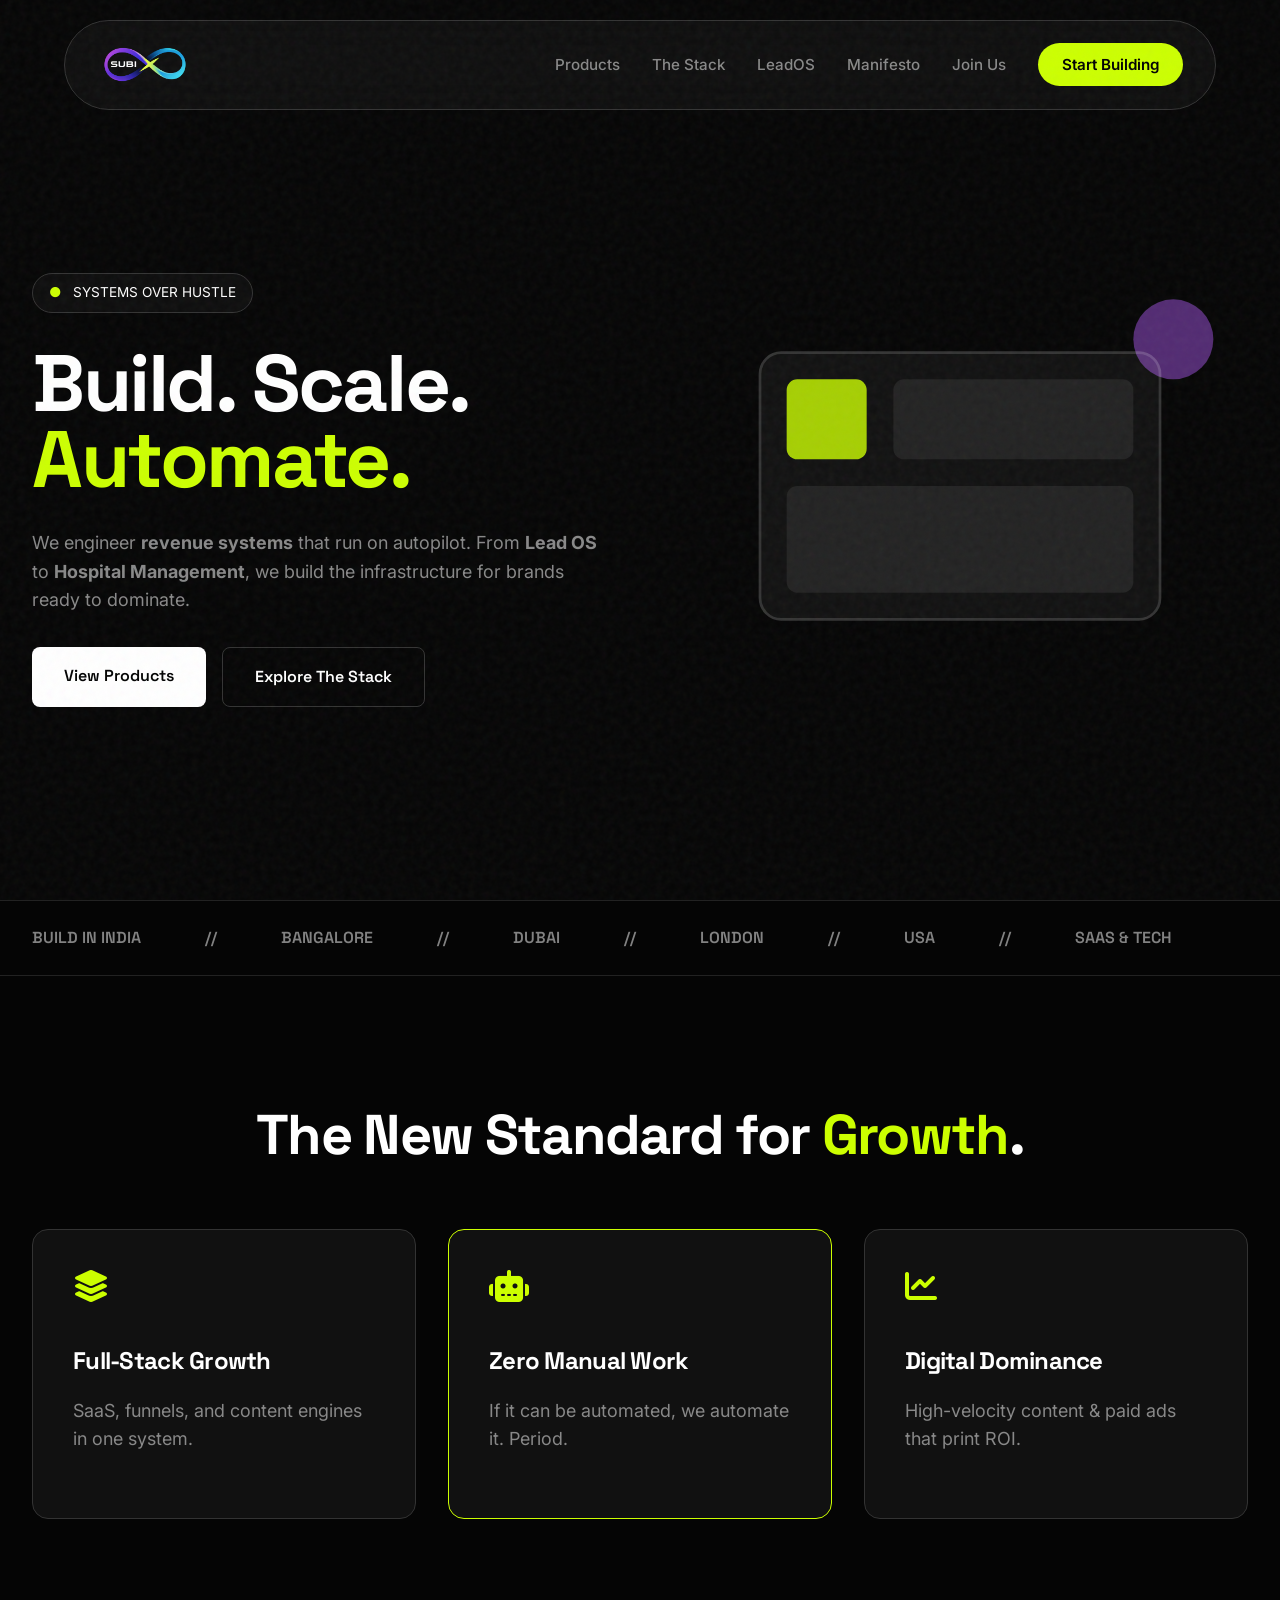
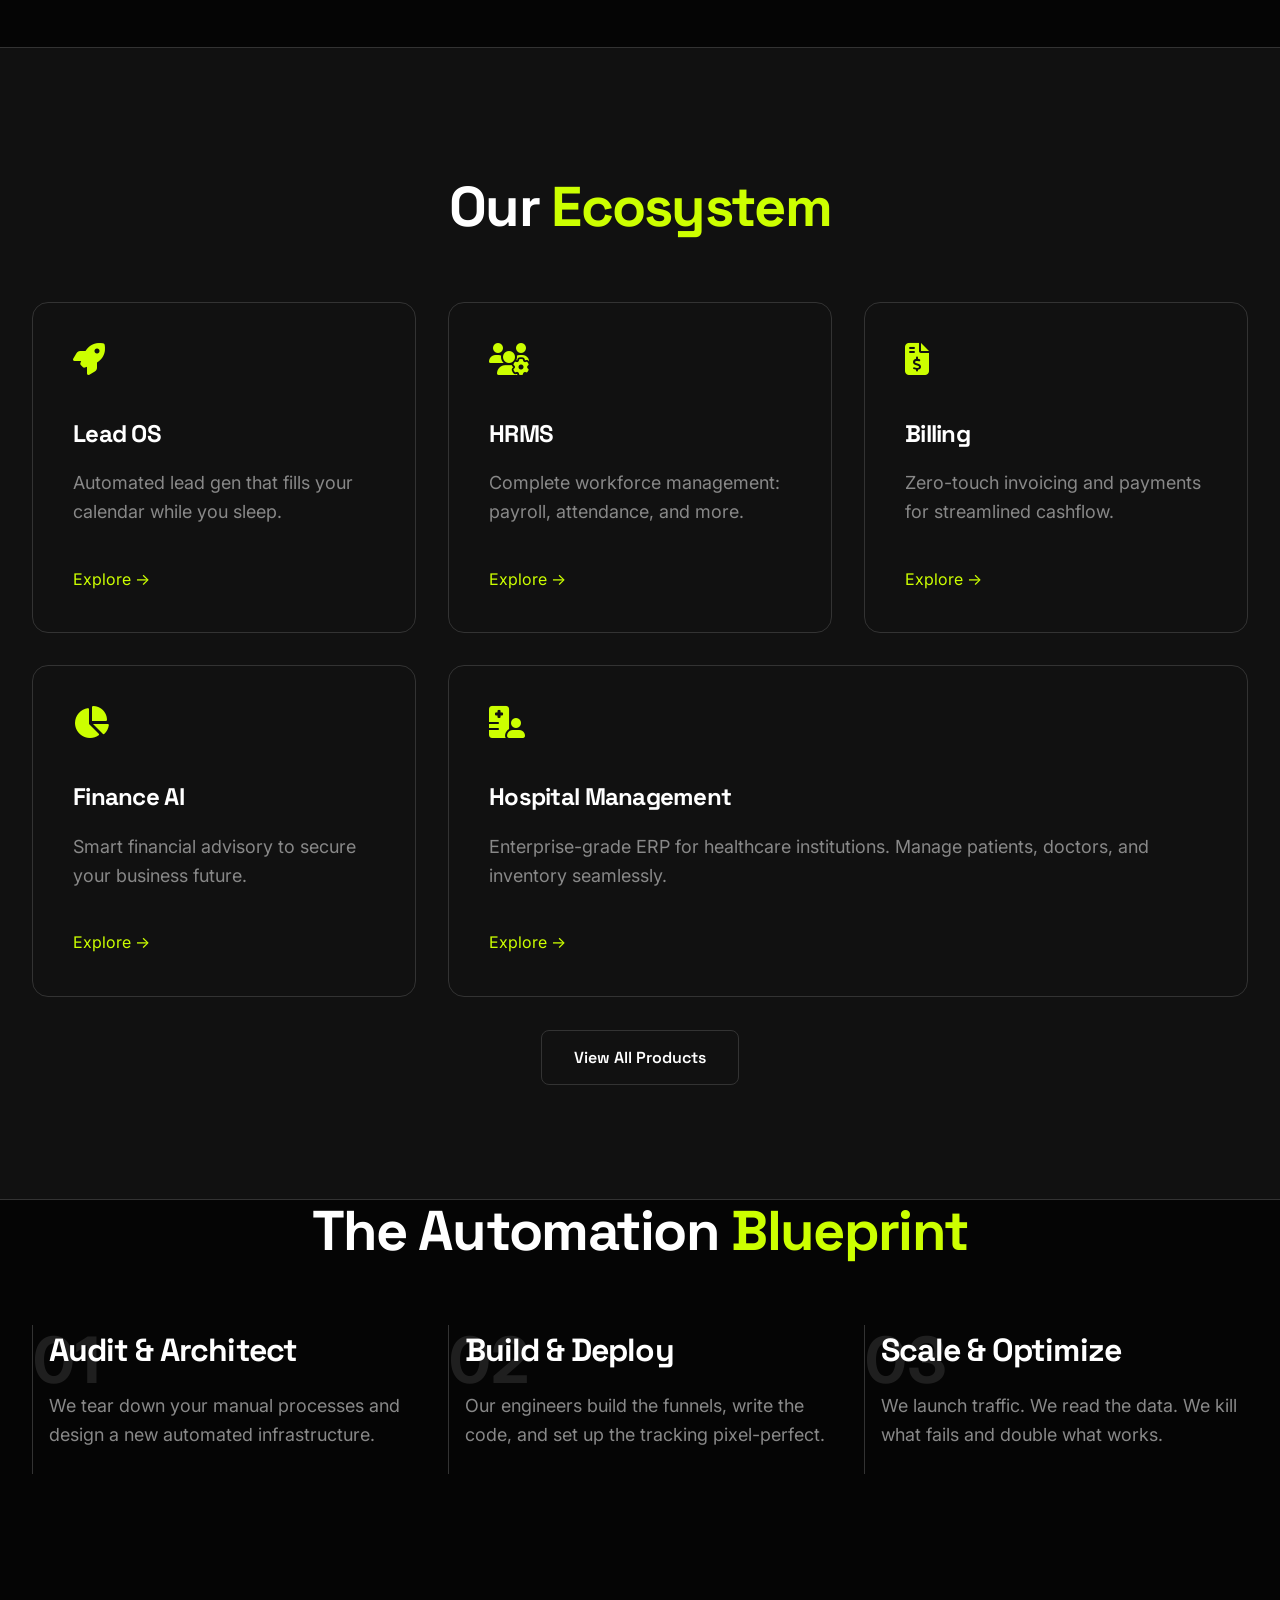
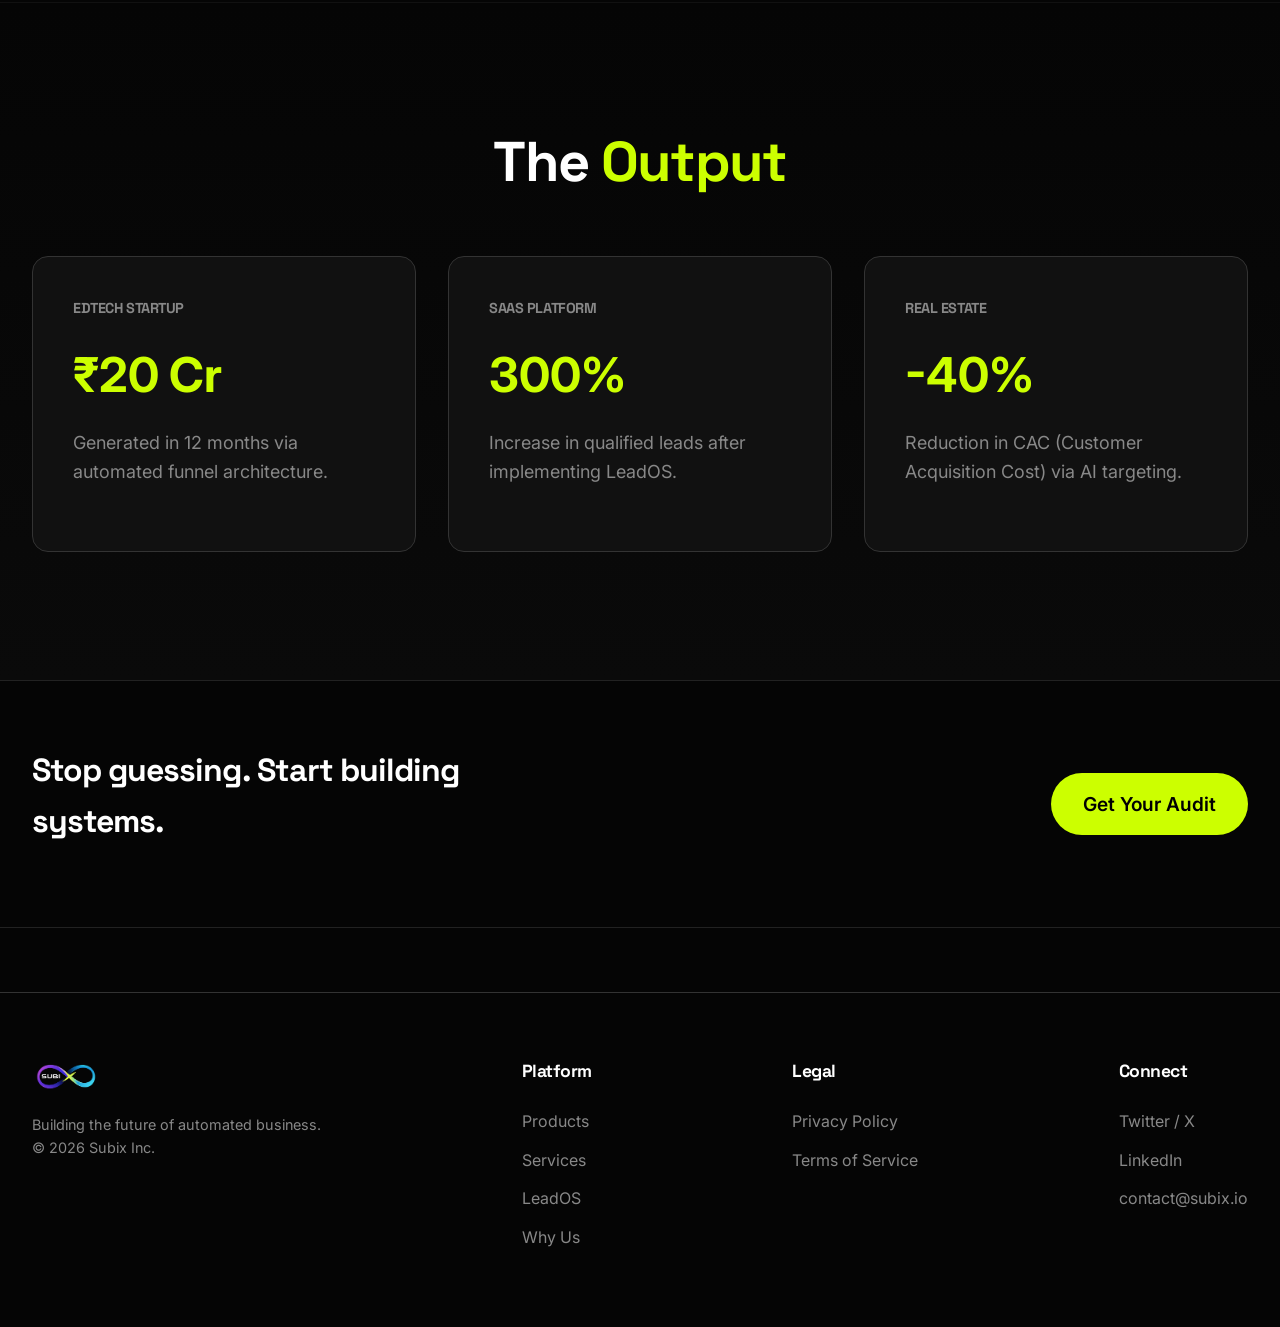
==== commit 31e21742: "Add new login and signup page designs" ====
--- a/index.html
+++ b/index.html
@@ -4,34 +4,33 @@
 <head>
     <meta charset="UTF-8">
     <meta name="viewport" content="width=device-width, initial-scale=1.0">
-    <title>Subix: Automated Business Systems for Growing Brands</title>
-    <meta name="description"
-        content="We build automated business systems and software that help you grow. No fluff. Just results.">
-    <link rel="canonical" href="https://subix.in/index">
+    <title>Subix: Automated Revenue Systems for The New Age</title>
+    <meta name="description" content="We build automated revenue engines and SaaS products. No fluff. Just scale.">
+    <link rel="canonical" href="https://subix.io/index.html">
 
     <!-- Open Graph / Facebook -->
     <meta property="og:type" content="website">
-    <meta property="og:url" content="https://subix.in/">
-    <meta property="og:title" content="Subix: Automated Business Systems for Growing Brands">
+    <meta property="og:url" content="https://subix.io/">
+    <meta property="og:title" content="Subix: Automated Revenue Systems for The New Age">
     <meta property="og:description"
-        content="We build automated business systems and software that help you grow. No fluff. Just results.">
-    <meta property="og:image" content="https://subix.in/assets/social-preview.png">
+        content="We build automated revenue engines and SaaS products. No fluff. Just scale.">
+    <meta property="og:image" content="https://subix.io/assets/social-preview.png">
 
     <!-- Twitter -->
     <meta property="twitter:card" content="summary_large_image">
-    <meta property="twitter:url" content="https://subix.in/">
-    <meta property="twitter:title" content="Subix: Automated Business Systems for Growing Brands">
+    <meta property="twitter:url" content="https://subix.io/">
+    <meta property="twitter:title" content="Subix: Automated Revenue Systems for The New Age">
     <meta property="twitter:description"
-        content="We build automated business systems and software that help you grow. No fluff. Just results.">
-    <meta property="twitter:image" content="https://subix.in/assets/social-preview.png">
+        content="We build automated revenue engines and SaaS products. No fluff. Just scale.">
+    <meta property="twitter:image" content="https://subix.io/assets/social-preview.png">
 
     <script type="application/ld+json">
     {
       "@context": "https://schema.org",
       "@type": "Organization",
       "name": "Subix",
-      "url": "https://subix.in",
-      "logo": "https://subix.in/Subix%20PNG.png",
+      "url": "https://subix.io",
+      "logo": "https://subix.io/Subix%20PNG.png",
       "sameAs": [
         "https://twitter.com/subix_io",
         "https://linkedin.com/company/subix-io"
@@ -40,7 +39,7 @@
         "@type": "ContactPoint",
         "telephone": "+1-555-555-5555",
         "contactType": "sales",
-        "email": "contact@subix.in"
+        "email": "contact@subix.io"
       }
     }
     </script>
@@ -69,7 +68,7 @@
             <li><a href="platform">LeadOS</a></li>
             <li><a href="about">Manifesto</a></li>
             <li><a href="careers">Join Us</a></li>
-            <li><a href="login" class="cta-btn">Sign In</a></li>
+            <li><a href="contact" class="cta-btn">Start Building</a></li>
         </ul>
     </nav>
     <div class="nav-links mobile-menu" id="mobileMenu">
@@ -82,13 +81,12 @@
             <div class="hero-content">
                 <div class="hero-tag"><span>●</span> SYSTEMS OVER HUSTLE</div>
                 <h1>Build. Scale. <br><span class="highlight">Automate.</span></h1>
-                <p>Don't just run a business, <strong>automate it</strong>. We build intelligent systems that
-                    <strong>streamline
-                        your operations</strong> and scale your revenue 24/7 without the manual grind.
+                <p>We engineer <strong>revenue systems</strong> that run on autopilot. From <strong>Lead OS</strong> to
+                    <strong>Hospital Management</strong>, we build the infrastructure for brands ready to dominate.
                 </p>
                 <div class="btn-group">
-                    <a href="products" class="btn-primary">View Products</a>
-                    <a href="services" class="btn-secondary">Explore The Stack</a>
+                    <a href="products.html" class="btn-primary">View Products</a>
+                    <a href="services.html" class="btn-secondary">Explore The Stack</a>
                 </div>
             </div>
             <div class="hero-visual floating-element">
@@ -109,19 +107,17 @@
         style="border-top: 1px solid #222; border-bottom: 1px solid #222; padding: 1.5rem 0; overflow: hidden; white-space: nowrap;">
         <div class="container"
             style="display: flex; gap: 4rem; opacity: 0.5; font-family: 'Space Grotesk'; font-weight: 600; text-transform: uppercase;">
-            <span>Lead OS</span>
-            <span>//</span>
-            <span>Hospital ERP</span>
-            <span>//</span>
-            <span>HRMS & Payroll</span>
-            <span>//</span>
-            <span>Automated Billing</span>
-            <span>//</span>
-            <span>Finance AI</span>
-            <span>//</span>
-            <span>SaaS Development</span>
-            <span>//</span>
-            <span>Growth Systems</span>
+            <span>Build in India</span>
+            <span>//</span>
+            <span>Bangalore</span>
+            <span>//</span>
+            <span>Dubai</span>
+            <span>//</span>
+            <span>London</span>
+            <span>//</span>
+            <span>USA</span>
+            <span>//</span>
+            <span>SaaS & Tech</span>
         </div>
     </div>
 
@@ -150,48 +146,6 @@
         </div>
     </section>
 
-    <!-- Services / The Arsenal -->
-    <section class="arsenal" style="padding-top: 0;">
-        <div class="container">
-            <h2 style="text-align: center; margin-bottom: 4rem;">The <span class="highlight">Arsenal</span></h2>
-            <div class="grid-3">
-                <div class="card reveal-zoom">
-                    <i class="fas fa-mobile-alt card-icon"></i>
-                    <h3>App Engineering</h3>
-                    <p>iOS & Android apps that users actually want to open.</p>
-                </div>
-                <div class="card reveal-zoom" style="transition-delay: 0.1s;">
-                    <i class="fas fa-laptop-code card-icon"></i>
-                    <h3>Web Experiences</h3>
-                    <p>High-performance sites with 3D interactions and fluid UX.</p>
-                </div>
-                <div class="card reveal-zoom" style="transition-delay: 0.2s;">
-                    <i class="fas fa-bullhorn card-icon"></i>
-                    <h3>PR & Clout</h3>
-                    <p>Strategic media placement to build authority and hype.</p>
-                </div>
-                <div class="card reveal-zoom">
-                    <i class="fas fa-rocket card-icon"></i>
-                    <h3>Growth Hacking</h3>
-                    <p>Viral loops and paid acquisition engines for scale.</p>
-                </div>
-                <div class="card reveal-zoom" style="transition-delay: 0.1s;">
-                    <i class="fas fa-robot card-icon"></i>
-                    <h3>AI Agents</h3>
-                    <p>Automate support and ops with custom AI models.</p>
-                </div>
-                <div class="card reveal-zoom" style="transition-delay: 0.2s;">
-                    <i class="fas fa-video card-icon"></i>
-                    <h3>Content Engine</h3>
-                    <p>Short-form dominance. We produce, edit, and distribute at scale.</p>
-                </div>
-            </div>
-            <div style="text-align: center; margin-top: 3rem;">
-                <a href="services" class="btn-secondary">Explore The Stack</a>
-            </div>
-        </div>
-    </section>
-
     <!-- Product Showcase -->
     <section class="product-showcase"
         style="background: var(--surface-color); border-top: 1px solid var(--border-color); border-bottom: 1px solid var(--border-color);">
@@ -202,29 +156,28 @@
                     <i class="fas fa-rocket card-icon"></i>
                     <h3>Lead OS</h3>
                     <p>Automated lead gen that fills your calendar while you sleep.</p>
-                    <a href="platform"
+                    <a href="products.html"
                         style="color: var(--primary-lime); margin-top: 1rem; display: inline-block;">Explore &rarr;</a>
                 </div>
                 <div class="card reveal-zoom" style="transition-delay: 0.1s;">
                     <i class="fas fa-users-cog card-icon"></i>
                     <h3>HRMS</h3>
                     <p>Complete workforce management: payroll, attendance, and more.</p>
-                    <a href="workforce"
-                        style="color: var(--primary-lime); margin-top: 1rem; display: inline-block;">Explore
-                        &rarr;</a>
+                    <a href="products.html"
+                        style="color: var(--primary-lime); margin-top: 1rem; display: inline-block;">Explore &rarr;</a>
                 </div>
                 <div class="card reveal-zoom" style="transition-delay: 0.2s;">
                     <i class="fas fa-file-invoice-dollar card-icon"></i>
                     <h3>Billing</h3>
                     <p>Zero-touch invoicing and payments for streamlined cashflow.</p>
-                    <a href="billing"
+                    <a href="products.html"
                         style="color: var(--primary-lime); margin-top: 1rem; display: inline-block;">Explore &rarr;</a>
                 </div>
                 <div class="card reveal-zoom">
                     <i class="fas fa-chart-pie card-icon"></i>
                     <h3>Finance AI</h3>
                     <p>Smart financial advisory to secure your business future.</p>
-                    <a href="finance"
+                    <a href="products.html"
                         style="color: var(--primary-lime); margin-top: 1rem; display: inline-block;">Explore &rarr;</a>
                 </div>
                 <div class="card reveal-zoom col-span-2" style="transition-delay: 0.1s;">
@@ -232,12 +185,12 @@
                     <h3>Hospital Management</h3>
                     <p>Enterprise-grade ERP for healthcare institutions. Manage patients, doctors, and inventory
                         seamlessly.</p>
-                    <a href="hospital"
+                    <a href="products.html"
                         style="color: var(--primary-lime); margin-top: 1rem; display: inline-block;">Explore &rarr;</a>
                 </div>
             </div>
             <div style="text-align: center; margin-top: 3rem;">
-                <a href="products" class="btn-secondary">View All Products</a>
+                <a href="products.html" class="btn-secondary">View All Products</a>
             </div>
         </div>
     </section>
@@ -277,9 +230,9 @@
             <h2 style="text-align: center; margin-bottom: 4rem;">The <span class="highlight">Output</span></h2>
             <div class="grid-3">
                 <div class="card reveal-zoom">
-                    <h4 style="color: #888; font-size: 0.9rem; text-transform: uppercase;">Real Estate Group</h4>
-                    <p class="highlight" style="font-size: 3rem; font-weight: 700; margin: 1rem 0;">₹25 Cr</p>
-                    <p>Sales closed via automated LeadOS qualifying & nurturing.</p>
+                    <h4 style="color: #888; font-size: 0.9rem; text-transform: uppercase;">EdTech Startup</h4>
+                    <p class="highlight" style="font-size: 3rem; font-weight: 700; margin: 1rem 0;">₹20 Cr</p>
+                    <p>Generated in 12 months via automated funnel architecture.</p>
                 </div>
                 <div class="card reveal-zoom" style="transition-delay: 0.1s;">
                     <h4 style="color: #888; font-size: 0.9rem; text-transform: uppercase;">SaaS Platform</h4>
@@ -287,9 +240,9 @@
                     <p>Increase in qualified leads after implementing LeadOS.</p>
                 </div>
                 <div class="card reveal-zoom" style="transition-delay: 0.2s;">
-                    <h4 style="color: #888; font-size: 0.9rem; text-transform: uppercase;">Healthcare Group</h4>
-                    <p class="highlight" style="font-size: 3rem; font-weight: 700; margin: 1rem 0;">2X</p>
-                    <p>Operational efficiency after Hospital Management ERP deployment.</p>
+                    <h4 style="color: #888; font-size: 0.9rem; text-transform: uppercase;">Real Estate</h4>
+                    <p class="highlight" style="font-size: 3rem; font-weight: 700; margin: 1rem 0;">-40%</p>
+                    <p>Reduction in CAC (Customer Acquisition Cost) via AI targeting.</p>
                 </div>
             </div>
         </div>
@@ -300,12 +253,7 @@
         <div class="container"
             style="display: flex; justify-content: space-between; align-items: center; flex-wrap: wrap; gap: 2rem;">
             <h3 style="font-size: 2rem; max-width: 500px;">Stop guessing. Start building systems.</h3>
-            <a href="contact" class="cta-btn" style="font-size: 1.2rem; padding: 1rem 2rem;">Get Your Audit</a>
-            <p
-                style="margin-top: 1rem; font-size: 0.8rem; color: #666; width: 100%; display: block; text-align: right;">
-                View our <a href="terms" style="text-decoration: underline;">Terms</a> & <a href="privacy"
-                    style="text-decoration: underline;">Privacy Policy</a>.
-            </p>
+            <a href="contact.html" class="cta-btn" style="font-size: 1.2rem; padding: 1rem 2rem;">Get Your Audit</a>
         </div>
     </section>
 
@@ -333,16 +281,16 @@
             <div class="footer-links">
                 <h4>Legal</h4>
                 <ul>
-                    <li><a href="privacy">Privacy Policy</a></li>
-                    <li><a href="terms">Terms of Service</a></li>
+                    <li><a href="privacy.html">Privacy Policy</a></li>
+                    <li><a href="terms.html">Terms of Service</a></li>
                 </ul>
             </div>
             <div class="footer-links">
                 <h4>Connect</h4>
                 <ul>
                     <li><a href="https://twitter.com" target="_blank">Twitter / X</a></li>
-                    <li><a href="https://www.linkedin.com/company/subix/about/" target="_blank">LinkedIn</a></li>
-                    <li><a href="mailto:contact@subix.in">contact@subix.in</a></li>
+                    <li><a href="https://linkedin.com" target="_blank">LinkedIn</a></li>
+                    <li><a href="mailto:contact@subix.io">contact@subix.io</a></li>
                 </ul>
             </div>
         </div>
@@ -351,4 +299,4 @@
     <script src="script.js"></script>
 </body>
 
-</html>
+</html>
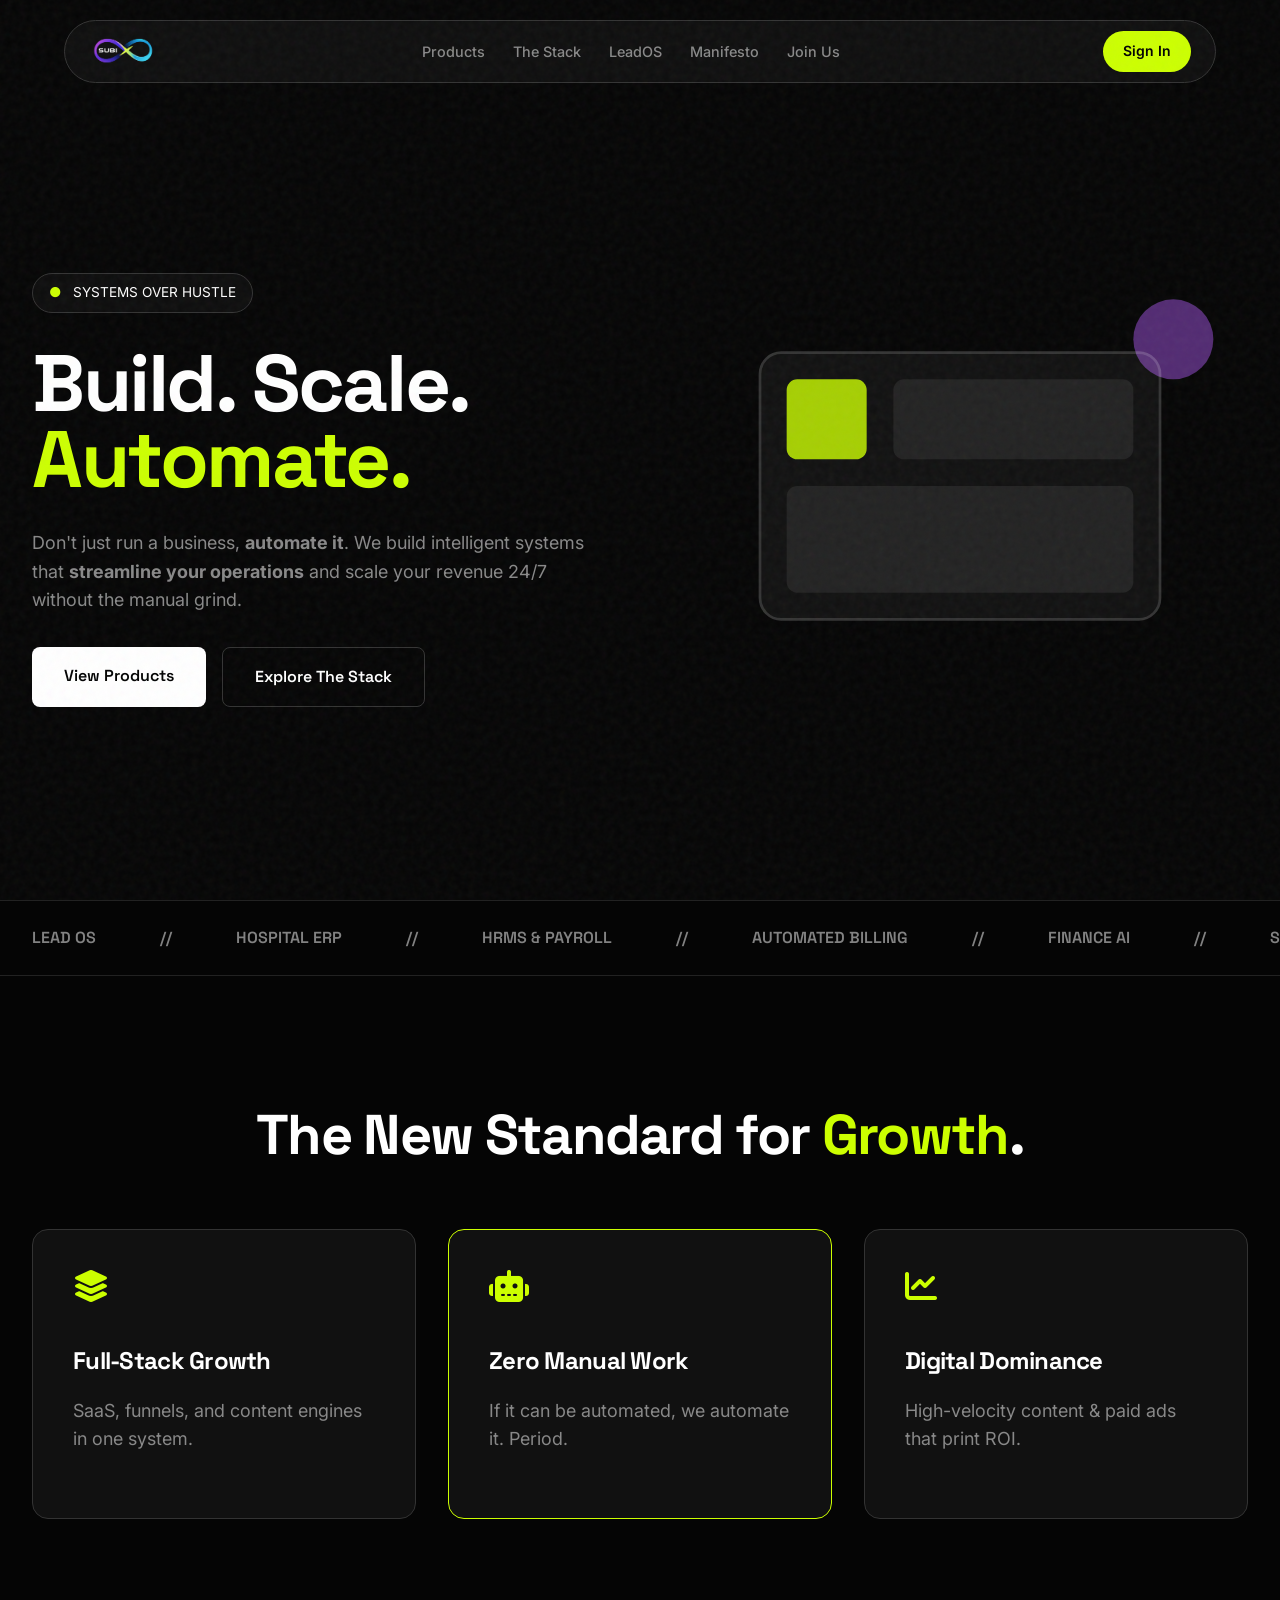
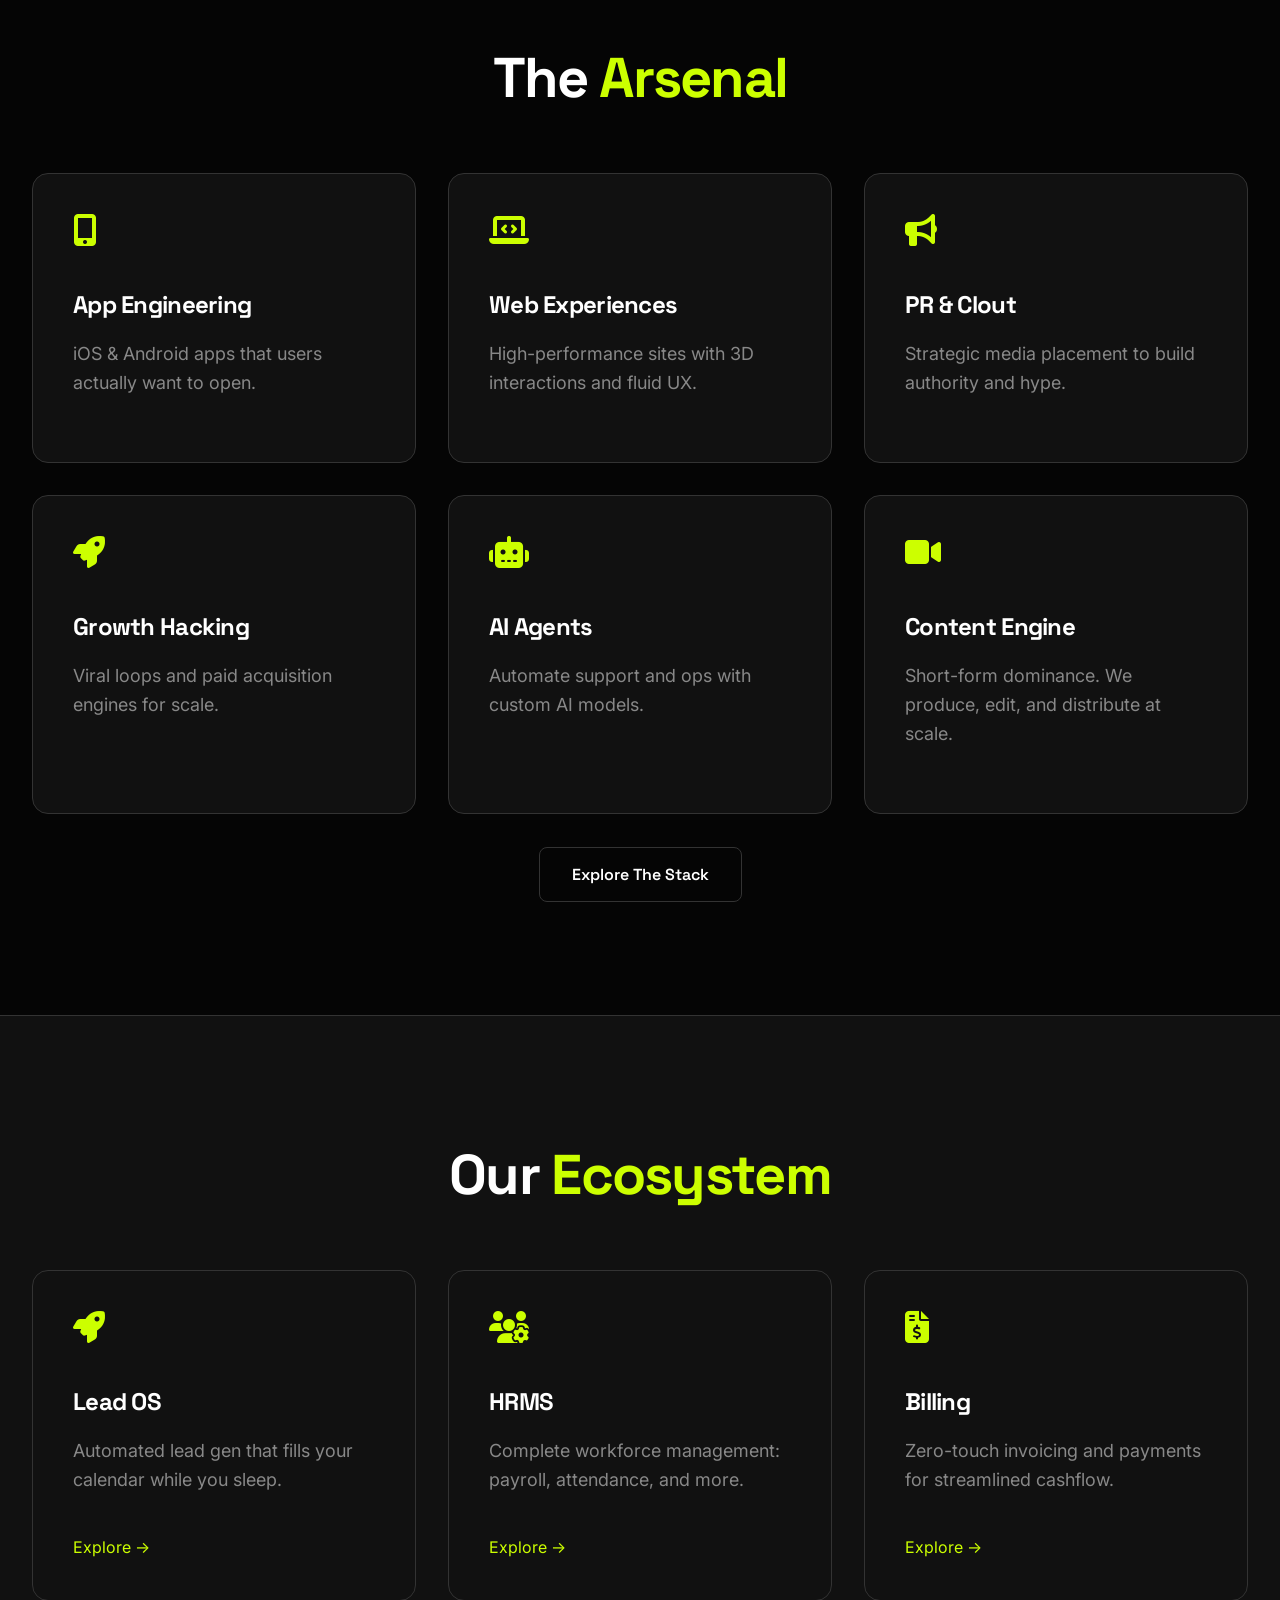
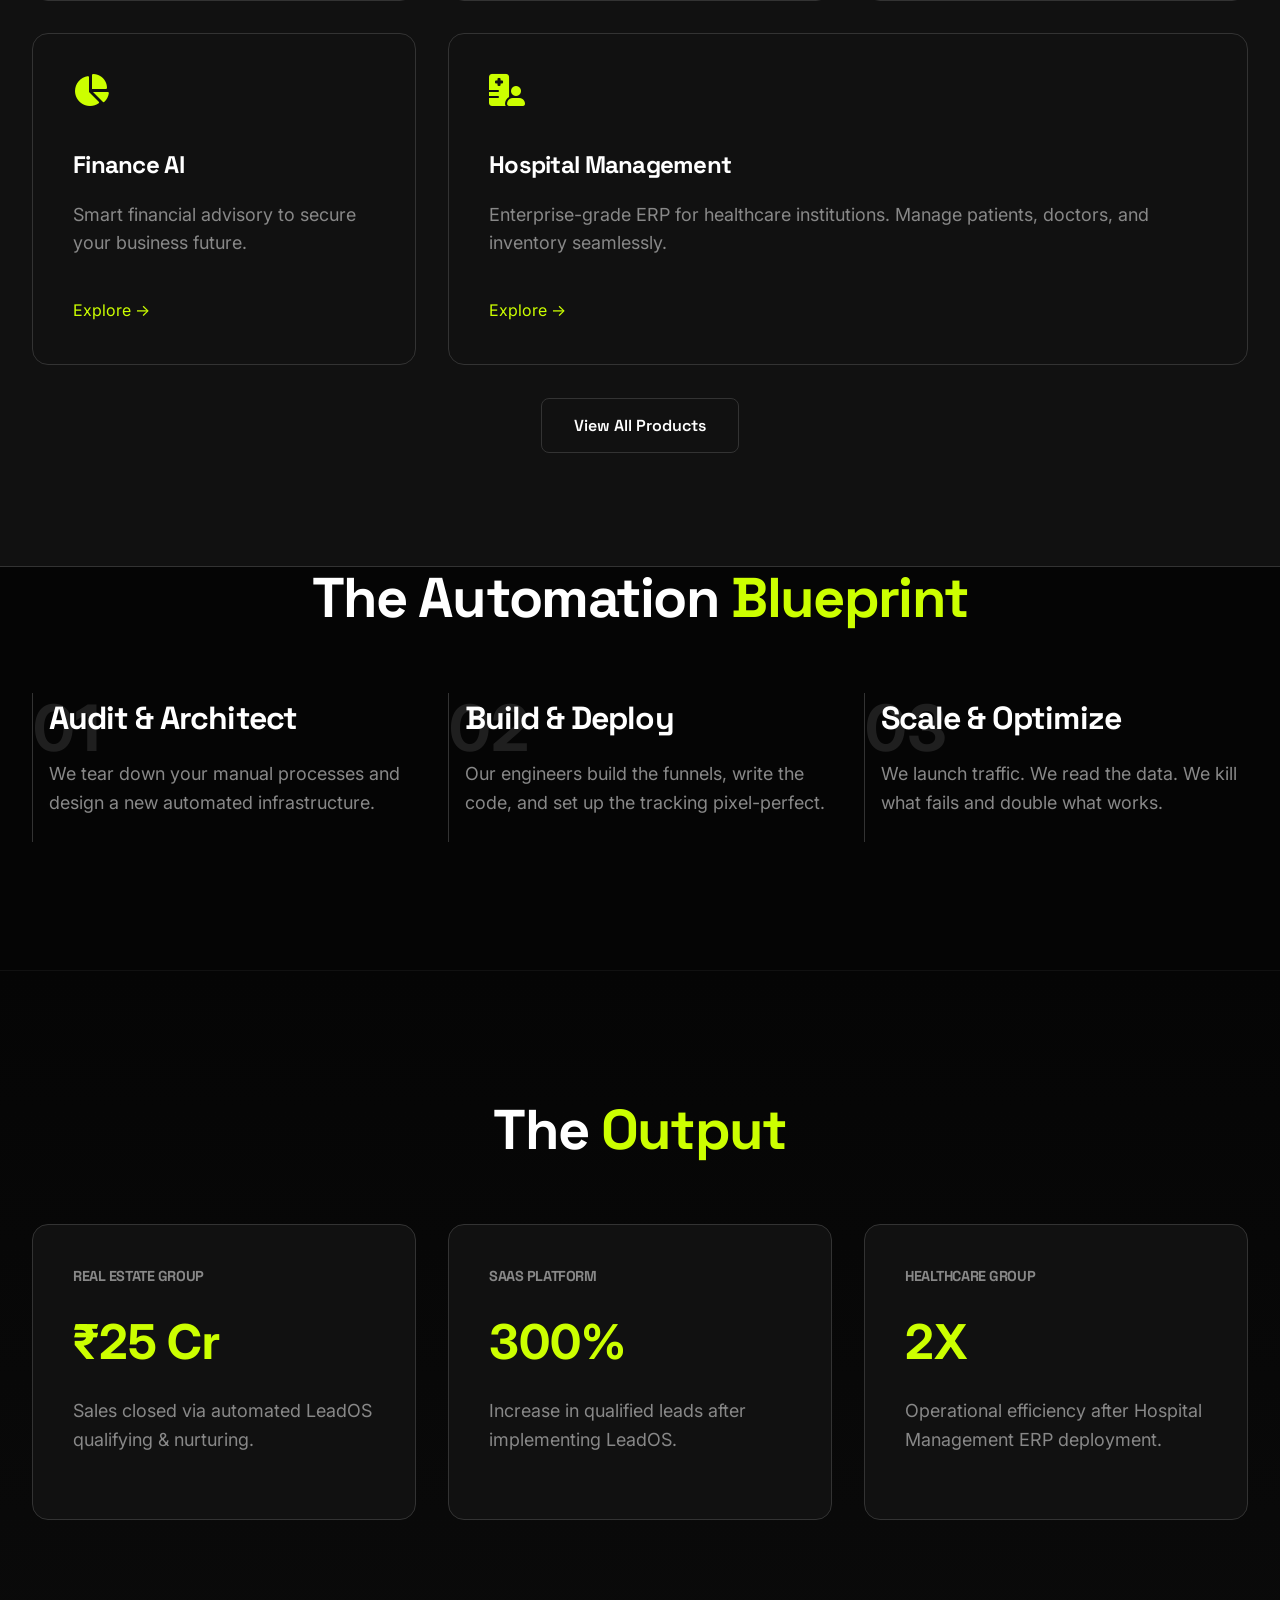
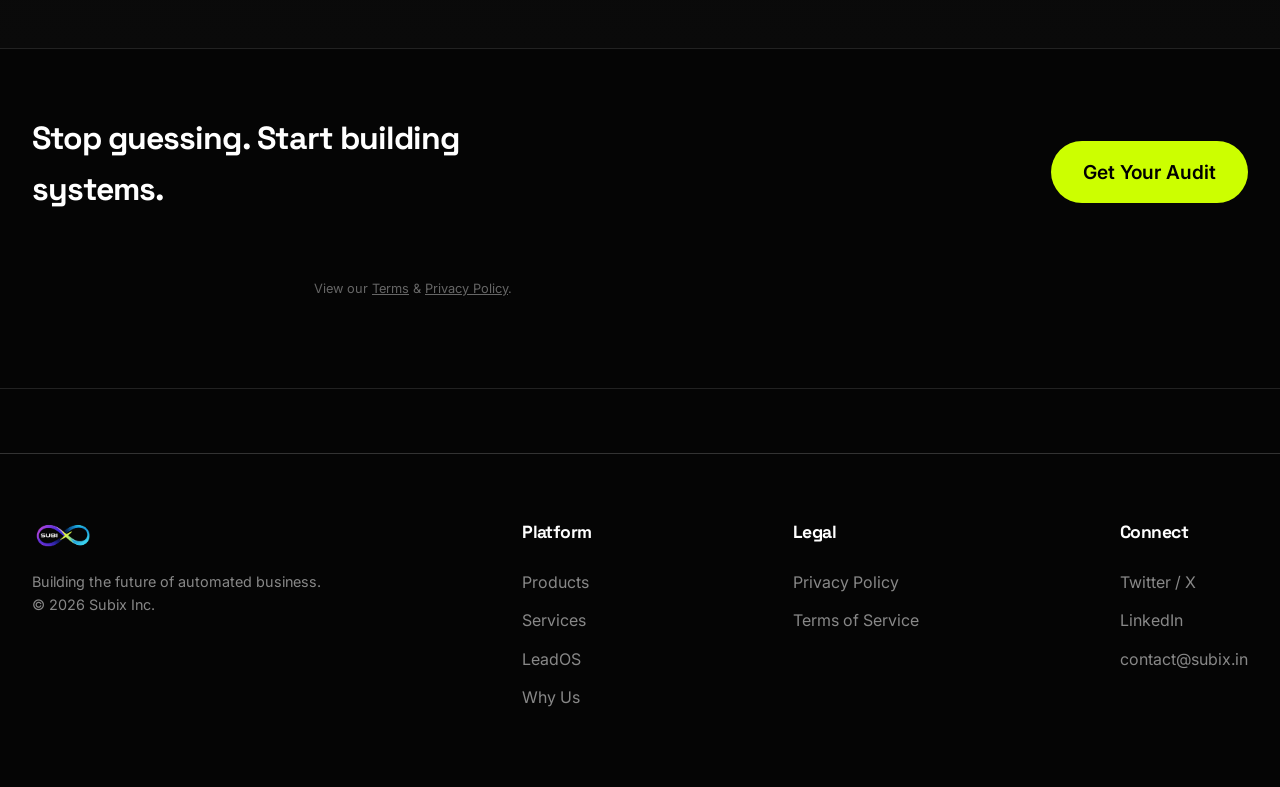
==== commit dae8972f: "Fix relative paths for login and signup assets" ====
--- a/index.html
+++ b/index.html
@@ -4,33 +4,34 @@
 <head>
     <meta charset="UTF-8">
     <meta name="viewport" content="width=device-width, initial-scale=1.0">
-    <title>Subix: Automated Revenue Systems for The New Age</title>
-    <meta name="description" content="We build automated revenue engines and SaaS products. No fluff. Just scale.">
-    <link rel="canonical" href="https://subix.io/index.html">
+    <title>Subix: Automated Business Systems for Growing Brands</title>
+    <meta name="description"
+        content="We build automated business systems and software that help you grow. No fluff. Just results.">
+    <link rel="canonical" href="https://subix.in/index">
 
     <!-- Open Graph / Facebook -->
     <meta property="og:type" content="website">
-    <meta property="og:url" content="https://subix.io/">
-    <meta property="og:title" content="Subix: Automated Revenue Systems for The New Age">
+    <meta property="og:url" content="https://subix.in/">
+    <meta property="og:title" content="Subix: Automated Business Systems for Growing Brands">
     <meta property="og:description"
-        content="We build automated revenue engines and SaaS products. No fluff. Just scale.">
-    <meta property="og:image" content="https://subix.io/assets/social-preview.png">
+        content="We build automated business systems and software that help you grow. No fluff. Just results.">
+    <meta property="og:image" content="https://subix.in/assets/social-preview.png">
 
     <!-- Twitter -->
     <meta property="twitter:card" content="summary_large_image">
-    <meta property="twitter:url" content="https://subix.io/">
-    <meta property="twitter:title" content="Subix: Automated Revenue Systems for The New Age">
+    <meta property="twitter:url" content="https://subix.in/">
+    <meta property="twitter:title" content="Subix: Automated Business Systems for Growing Brands">
     <meta property="twitter:description"
-        content="We build automated revenue engines and SaaS products. No fluff. Just scale.">
-    <meta property="twitter:image" content="https://subix.io/assets/social-preview.png">
+        content="We build automated business systems and software that help you grow. No fluff. Just results.">
+    <meta property="twitter:image" content="https://subix.in/assets/social-preview.png">
 
     <script type="application/ld+json">
     {
       "@context": "https://schema.org",
       "@type": "Organization",
       "name": "Subix",
-      "url": "https://subix.io",
-      "logo": "https://subix.io/Subix%20PNG.png",
+      "url": "https://subix.in",
+      "logo": "https://subix.in/Subix%20PNG.png",
       "sameAs": [
         "https://twitter.com/subix_io",
         "https://linkedin.com/company/subix-io"
@@ -39,7 +40,7 @@
         "@type": "ContactPoint",
         "telephone": "+1-555-555-5555",
         "contactType": "sales",
-        "email": "contact@subix.io"
+        "email": "contact@subix.in"
       }
     }
     </script>
@@ -61,15 +62,18 @@
         <a href="/" class="logo">
             <img src="Subix PNG.png" alt="Subix Logo">
         </a>
-        <div class="mobile-toggle"><i class="fas fa-bars"></i></div>
         <ul class="nav-links">
             <li><a href="products">Products</a></li>
             <li><a href="services">The Stack</a></li>
             <li><a href="platform">LeadOS</a></li>
             <li><a href="about">Manifesto</a></li>
             <li><a href="careers">Join Us</a></li>
-            <li><a href="contact" class="cta-btn">Start Building</a></li>
         </ul>
+        <!-- Right slot: Sign In CTA (replaced by profile widget when logged in) -->
+        <div class="nav-cta-slot">
+            <a href="login" class="cta-btn">Sign In</a>
+        </div>
+        <div class="mobile-toggle"><i class="fas fa-bars"></i></div>
     </nav>
     <div class="nav-links mobile-menu" id="mobileMenu">
         <!-- JS will toggle this -->
@@ -81,12 +85,13 @@
             <div class="hero-content">
                 <div class="hero-tag"><span>●</span> SYSTEMS OVER HUSTLE</div>
                 <h1>Build. Scale. <br><span class="highlight">Automate.</span></h1>
-                <p>We engineer <strong>revenue systems</strong> that run on autopilot. From <strong>Lead OS</strong> to
-                    <strong>Hospital Management</strong>, we build the infrastructure for brands ready to dominate.
+                <p>Don't just run a business, <strong>automate it</strong>. We build intelligent systems that
+                    <strong>streamline
+                        your operations</strong> and scale your revenue 24/7 without the manual grind.
                 </p>
                 <div class="btn-group">
-                    <a href="products.html" class="btn-primary">View Products</a>
-                    <a href="services.html" class="btn-secondary">Explore The Stack</a>
+                    <a href="products" class="btn-primary">View Products</a>
+                    <a href="services" class="btn-secondary">Explore The Stack</a>
                 </div>
             </div>
             <div class="hero-visual floating-element">
@@ -107,17 +112,19 @@
         style="border-top: 1px solid #222; border-bottom: 1px solid #222; padding: 1.5rem 0; overflow: hidden; white-space: nowrap;">
         <div class="container"
             style="display: flex; gap: 4rem; opacity: 0.5; font-family: 'Space Grotesk'; font-weight: 600; text-transform: uppercase;">
-            <span>Build in India</span>
-            <span>//</span>
-            <span>Bangalore</span>
-            <span>//</span>
-            <span>Dubai</span>
-            <span>//</span>
-            <span>London</span>
-            <span>//</span>
-            <span>USA</span>
-            <span>//</span>
-            <span>SaaS & Tech</span>
+            <span>Lead OS</span>
+            <span>//</span>
+            <span>Hospital ERP</span>
+            <span>//</span>
+            <span>HRMS & Payroll</span>
+            <span>//</span>
+            <span>Automated Billing</span>
+            <span>//</span>
+            <span>Finance AI</span>
+            <span>//</span>
+            <span>SaaS Development</span>
+            <span>//</span>
+            <span>Growth Systems</span>
         </div>
     </div>
 
@@ -146,6 +153,48 @@
         </div>
     </section>
 
+    <!-- Services / The Arsenal -->
+    <section class="arsenal" style="padding-top: 0;">
+        <div class="container">
+            <h2 style="text-align: center; margin-bottom: 4rem;">The <span class="highlight">Arsenal</span></h2>
+            <div class="grid-3">
+                <div class="card reveal-zoom">
+                    <i class="fas fa-mobile-alt card-icon"></i>
+                    <h3>App Engineering</h3>
+                    <p>iOS & Android apps that users actually want to open.</p>
+                </div>
+                <div class="card reveal-zoom" style="transition-delay: 0.1s;">
+                    <i class="fas fa-laptop-code card-icon"></i>
+                    <h3>Web Experiences</h3>
+                    <p>High-performance sites with 3D interactions and fluid UX.</p>
+                </div>
+                <div class="card reveal-zoom" style="transition-delay: 0.2s;">
+                    <i class="fas fa-bullhorn card-icon"></i>
+                    <h3>PR & Clout</h3>
+                    <p>Strategic media placement to build authority and hype.</p>
+                </div>
+                <div class="card reveal-zoom">
+                    <i class="fas fa-rocket card-icon"></i>
+                    <h3>Growth Hacking</h3>
+                    <p>Viral loops and paid acquisition engines for scale.</p>
+                </div>
+                <div class="card reveal-zoom" style="transition-delay: 0.1s;">
+                    <i class="fas fa-robot card-icon"></i>
+                    <h3>AI Agents</h3>
+                    <p>Automate support and ops with custom AI models.</p>
+                </div>
+                <div class="card reveal-zoom" style="transition-delay: 0.2s;">
+                    <i class="fas fa-video card-icon"></i>
+                    <h3>Content Engine</h3>
+                    <p>Short-form dominance. We produce, edit, and distribute at scale.</p>
+                </div>
+            </div>
+            <div style="text-align: center; margin-top: 3rem;">
+                <a href="services" class="btn-secondary">Explore The Stack</a>
+            </div>
+        </div>
+    </section>
+
     <!-- Product Showcase -->
     <section class="product-showcase"
         style="background: var(--surface-color); border-top: 1px solid var(--border-color); border-bottom: 1px solid var(--border-color);">
@@ -156,28 +205,29 @@
                     <i class="fas fa-rocket card-icon"></i>
                     <h3>Lead OS</h3>
                     <p>Automated lead gen that fills your calendar while you sleep.</p>
-                    <a href="products.html"
+                    <a href="platform"
                         style="color: var(--primary-lime); margin-top: 1rem; display: inline-block;">Explore &rarr;</a>
                 </div>
                 <div class="card reveal-zoom" style="transition-delay: 0.1s;">
                     <i class="fas fa-users-cog card-icon"></i>
                     <h3>HRMS</h3>
                     <p>Complete workforce management: payroll, attendance, and more.</p>
-                    <a href="products.html"
-                        style="color: var(--primary-lime); margin-top: 1rem; display: inline-block;">Explore &rarr;</a>
+                    <a href="workforce"
+                        style="color: var(--primary-lime); margin-top: 1rem; display: inline-block;">Explore
+                        &rarr;</a>
                 </div>
                 <div class="card reveal-zoom" style="transition-delay: 0.2s;">
                     <i class="fas fa-file-invoice-dollar card-icon"></i>
                     <h3>Billing</h3>
                     <p>Zero-touch invoicing and payments for streamlined cashflow.</p>
-                    <a href="products.html"
+                    <a href="billing"
                         style="color: var(--primary-lime); margin-top: 1rem; display: inline-block;">Explore &rarr;</a>
                 </div>
                 <div class="card reveal-zoom">
                     <i class="fas fa-chart-pie card-icon"></i>
                     <h3>Finance AI</h3>
                     <p>Smart financial advisory to secure your business future.</p>
-                    <a href="products.html"
+                    <a href="finance"
                         style="color: var(--primary-lime); margin-top: 1rem; display: inline-block;">Explore &rarr;</a>
                 </div>
                 <div class="card reveal-zoom col-span-2" style="transition-delay: 0.1s;">
@@ -185,12 +235,12 @@
                     <h3>Hospital Management</h3>
                     <p>Enterprise-grade ERP for healthcare institutions. Manage patients, doctors, and inventory
                         seamlessly.</p>
-                    <a href="products.html"
+                    <a href="hospital"
                         style="color: var(--primary-lime); margin-top: 1rem; display: inline-block;">Explore &rarr;</a>
                 </div>
             </div>
             <div style="text-align: center; margin-top: 3rem;">
-                <a href="products.html" class="btn-secondary">View All Products</a>
+                <a href="products" class="btn-secondary">View All Products</a>
             </div>
         </div>
     </section>
@@ -230,9 +280,9 @@
             <h2 style="text-align: center; margin-bottom: 4rem;">The <span class="highlight">Output</span></h2>
             <div class="grid-3">
                 <div class="card reveal-zoom">
-                    <h4 style="color: #888; font-size: 0.9rem; text-transform: uppercase;">EdTech Startup</h4>
-                    <p class="highlight" style="font-size: 3rem; font-weight: 700; margin: 1rem 0;">₹20 Cr</p>
-                    <p>Generated in 12 months via automated funnel architecture.</p>
+                    <h4 style="color: #888; font-size: 0.9rem; text-transform: uppercase;">Real Estate Group</h4>
+                    <p class="highlight" style="font-size: 3rem; font-weight: 700; margin: 1rem 0;">₹25 Cr</p>
+                    <p>Sales closed via automated LeadOS qualifying & nurturing.</p>
                 </div>
                 <div class="card reveal-zoom" style="transition-delay: 0.1s;">
                     <h4 style="color: #888; font-size: 0.9rem; text-transform: uppercase;">SaaS Platform</h4>
@@ -240,9 +290,9 @@
                     <p>Increase in qualified leads after implementing LeadOS.</p>
                 </div>
                 <div class="card reveal-zoom" style="transition-delay: 0.2s;">
-                    <h4 style="color: #888; font-size: 0.9rem; text-transform: uppercase;">Real Estate</h4>
-                    <p class="highlight" style="font-size: 3rem; font-weight: 700; margin: 1rem 0;">-40%</p>
-                    <p>Reduction in CAC (Customer Acquisition Cost) via AI targeting.</p>
+                    <h4 style="color: #888; font-size: 0.9rem; text-transform: uppercase;">Healthcare Group</h4>
+                    <p class="highlight" style="font-size: 3rem; font-weight: 700; margin: 1rem 0;">2X</p>
+                    <p>Operational efficiency after Hospital Management ERP deployment.</p>
                 </div>
             </div>
         </div>
@@ -253,7 +303,12 @@
         <div class="container"
             style="display: flex; justify-content: space-between; align-items: center; flex-wrap: wrap; gap: 2rem;">
             <h3 style="font-size: 2rem; max-width: 500px;">Stop guessing. Start building systems.</h3>
-            <a href="contact.html" class="cta-btn" style="font-size: 1.2rem; padding: 1rem 2rem;">Get Your Audit</a>
+            <a href="contact" class="cta-btn" style="font-size: 1.2rem; padding: 1rem 2rem;">Get Your Audit</a>
+            <p
+                style="margin-top: 1rem; font-size: 0.8rem; color: #666; width: 100%; display: block; text-align: right;">
+                View our <a href="terms" style="text-decoration: underline;">Terms</a> & <a href="privacy"
+                    style="text-decoration: underline;">Privacy Policy</a>.
+            </p>
         </div>
     </section>
 
@@ -281,16 +336,16 @@
             <div class="footer-links">
                 <h4>Legal</h4>
                 <ul>
-                    <li><a href="privacy.html">Privacy Policy</a></li>
-                    <li><a href="terms.html">Terms of Service</a></li>
+                    <li><a href="privacy">Privacy Policy</a></li>
+                    <li><a href="terms">Terms of Service</a></li>
                 </ul>
             </div>
             <div class="footer-links">
                 <h4>Connect</h4>
                 <ul>
                     <li><a href="https://twitter.com" target="_blank">Twitter / X</a></li>
-                    <li><a href="https://linkedin.com" target="_blank">LinkedIn</a></li>
-                    <li><a href="mailto:contact@subix.io">contact@subix.io</a></li>
+                    <li><a href="https://www.linkedin.com/company/subix/about/" target="_blank">LinkedIn</a></li>
+                    <li><a href="mailto:contact@subix.in">contact@subix.in</a></li>
                 </ul>
             </div>
         </div>
--- a/style.css
+++ b/style.css
@@ -1,26 +1,18 @@
+/* ── Base & Typography ─────────────────────────── */
 :root {
     --bg-color: #050505;
-    /* Ultra Dark */
     --surface-color: #111111;
     --surface-highlight: #1a1a1a;
     --border-color: #333333;
-
-    /* Acid & Neon Palette */
     --primary-lime: #ccff00;
-    /* Acid Lime */
     --primary-hover: #b3e600;
     --accent-purple: #9d4edd;
     --accent-pink: #ff007f;
     --accent-cyan: #00f3ff;
-
     --text-main: #ffffff;
     --text-muted: #888888;
-
-    /* Fonts */
     --font-heading: 'Space Grotesk', sans-serif;
-    /* Geometric, bold, modern */
     --font-body: 'Inter', sans-serif;
-
     --container-width: 1400px;
     --radius-sm: 8px;
     --radius-md: 16px;
@@ -35,6 +27,7 @@
 
 html {
     scroll-behavior: smooth;
+    -webkit-text-size-adjust: 100%;
 }
 
 body {
@@ -44,9 +37,9 @@
     line-height: 1.6;
     overflow-x: hidden;
     -webkit-font-smoothing: antialiased;
-}
-
-/* Typography */
+    -moz-osx-font-smoothing: grayscale;
+}
+
 h1,
 h2,
 h3,
@@ -89,7 +82,6 @@
     transition: 0.3s cubic-bezier(0.2, 0.8, 0.2, 1);
 }
 
-/* Utility */
 .container {
     max-width: var(--container-width);
     margin: 0 auto;
@@ -128,48 +120,56 @@
     transform: translateX(-50%);
     width: 90%;
     max-width: var(--container-width);
-    background: rgba(17, 17, 17, 0.8);
-    backdrop-filter: blur(20px);
+    background: rgba(17, 17, 17, 0.85);
+    backdrop-filter: blur(24px);
+    -webkit-backdrop-filter: blur(24px);
     border: 1px solid var(--border-color);
     border-radius: 100px;
-    padding: 1rem 2rem;
+    padding: 0.6rem 1.5rem;
     z-index: 100;
-    display: flex;
-    justify-content: space-between;
+    display: grid;
+    grid-template-columns: auto 1fr auto;
     align-items: center;
+    gap: 1rem;
 }
 
 .logo {
     display: flex;
     align-items: center;
+    flex-shrink: 0;
 }
 
 .logo img {
-    height: 56px;
+    height: 40px;
     width: auto;
     display: block;
 }
 
 .footer-brand .logo img {
-    height: 40px;
-    /* Slightly larger in footer */
-}
-
+    height: 36px;
+}
+
+/* Desktop nav links — centered in the middle column */
 .nav-links {
     display: flex;
-    gap: 2rem;
+    justify-content: center;
+    align-items: center;
+    gap: 1.75rem;
     list-style: none;
+    margin: 0;
+    padding: 0;
 }
 
 .nav-links.mobile-menu {
     display: none;
-    /* Hide mobile menu by default on desktop */
 }
 
 .nav-links a {
-    font-size: 0.95rem;
+    font-size: 0.9rem;
     font-weight: 500;
     color: var(--text-muted);
+    white-space: nowrap;
+    padding: 0.25rem 0;
 }
 
 .nav-links a:hover,
@@ -177,28 +177,45 @@
     color: var(--text-main);
 }
 
+/* CTA button — rightmost column */
 .cta-btn,
 .nav-links a.cta-btn {
     background: var(--primary-lime);
     color: #000;
-    padding: 0.75rem 1.5rem;
+    padding: 0.6rem 1.25rem;
     border-radius: 100px;
     font-weight: 600;
-    font-size: 0.95rem;
+    font-size: 0.875rem;
     border: none;
     cursor: pointer;
+    white-space: nowrap;
+    flex-shrink: 0;
 }
 
 .cta-btn:hover {
     background: var(--primary-hover);
-    transform: scale(1.05);
-}
-
-/* Mobile Menu */
+    transform: scale(1.04);
+}
+
+/* Mobile Menu toggle — hidden on desktop */
 .mobile-toggle {
     display: none;
-    font-size: 1.5rem;
+    font-size: 1.3rem;
     cursor: pointer;
+    padding: 0.4rem;
+    min-width: 40px;
+    min-height: 40px;
+    align-items: center;
+    justify-content: center;
+}
+
+/* Right-side CTA wrapper */
+.nav-cta-slot {
+    display: flex;
+    align-items: center;
+    justify-content: flex-end;
+    flex-shrink: 0;
+    position: relative;
 }
 
 /* Layouts */
@@ -556,20 +573,36 @@
     font-size: 0.9rem;
 }
 
-/* Responsive */
-/* Mobile Improvements */
+/* ════════════════════════════════════════════════════
+   MOBILE RESPONSIVE — @media (max-width: 768px)
+   ════════════════════════════════════════════════════ */
 @media (max-width: 768px) {
+
+    /* ── Touch interaction improvements ── */
+    a,
+    button {
+        -webkit-tap-highlight-color: transparent;
+    }
+
+    button,
+    [role="button"] {
+        touch-action: manipulation;
+    }
+
+    /* ── Spacing ── */
     section {
-        padding: 3rem 0;
-    }
-
+        padding: 3.5rem 0;
+    }
+
+    /* ── Typography ── */
     h1 {
-        font-size: 2.8rem;
-        line-height: 1.1;
+        font-size: 2.6rem;
+        line-height: 1.12;
     }
 
     h2 {
-        font-size: 2rem;
+        font-size: 1.9rem;
+        line-height: 1.15;
     }
 
     h3 {
@@ -580,33 +613,43 @@
         padding: 0 1rem;
     }
 
-    /* === 2-Column Mobile Grid for ALL cards === */
+    p {
+        font-size: 0.95rem;
+        max-width: 100%;
+    }
+
+    /* ── Grids ── */
     .grid-3 {
         grid-template-columns: repeat(2, 1fr) !important;
         gap: 0.75rem !important;
     }
 
     .grid-2 {
-        grid-template-columns: repeat(2, 1fr) !important;
-        gap: 0.75rem !important;
-    }
-
-    /* Compact cards for 2-column layout */
+        grid-template-columns: 1fr !important;
+        gap: 1.5rem !important;
+    }
+
+    /* Last odd child spans full row */
+    .grid-3>*:last-child:nth-child(odd) {
+        grid-column: span 2;
+    }
+
+    /* ── Cards ── */
     .card {
-        padding: 1.2rem !important;
-        border-radius: 12px;
+        padding: 1.25rem !important;
+        border-radius: 14px;
     }
 
     .card h3 {
         font-size: 1rem;
         margin-top: 0.5rem;
-        margin-bottom: 0.5rem;
+        margin-bottom: 0.4rem;
     }
 
     .card p {
-        font-size: 0.8rem;
-        margin-bottom: 0.5rem;
-        line-height: 1.4;
+        font-size: 0.82rem;
+        margin-bottom: 0.4rem;
+        line-height: 1.45;
     }
 
     .card-icon {
@@ -614,13 +657,189 @@
         margin-bottom: 0.75rem;
     }
 
-    /* When odd number of cards: last card spans full width (both columns) */
-    .grid-3>*:last-child:nth-child(odd),
-    .grid-2>*:last-child:nth-child(odd) {
-        grid-column: span 2;
-    }
-
-    /* Products Page Mobile Fixes */
+    .card ul {
+        font-size: 0.82rem;
+    }
+
+    .card ul li {
+        margin-bottom: 0.3rem;
+    }
+
+    .col-span-2 {
+        grid-column: span 2 !important;
+    }
+
+    /* ── Buttons ── */
+    .btn-primary,
+    .btn-secondary {
+        padding: 0.85rem 1.4rem;
+        font-size: 0.9rem;
+        min-height: 48px;
+        /* comfortable touch target */
+        display: inline-flex;
+        align-items: center;
+        justify-content: center;
+    }
+
+    .btn-group {
+        gap: 0.6rem;
+        flex-wrap: wrap;
+        justify-content: center;
+    }
+
+    /* ── Navbar ── */
+    .navbar {
+        top: 0;
+        left: 0;
+        transform: none;
+        width: 100%;
+        max-width: 100%;
+        border-radius: 0;
+        border-top: none;
+        border-left: none;
+        border-right: none;
+        padding: 0.75rem 1.25rem;
+        background: rgba(5, 5, 5, 0.97);
+        /* Mobile: toggle on left, logo on right */
+        display: flex;
+        justify-content: space-between;
+        align-items: center;
+        flex-direction: row-reverse;
+        gap: 0.5rem;
+    }
+
+    /* Hide nav links and CTA slot on mobile */
+    .navbar .nav-links,
+    .navbar .nav-cta-slot {
+        display: none !important;
+    }
+
+    .mobile-toggle {
+        display: block;
+        color: white;
+        font-size: 1.2rem;
+        min-width: 44px;
+        min-height: 44px;
+        display: flex;
+        align-items: center;
+        justify-content: center;
+    }
+
+    /* Full-screen mobile menu */
+    .nav-links.mobile-menu.active {
+        display: flex;
+        flex-direction: column;
+        align-items: center;
+        justify-content: center;
+        gap: 1.75rem;
+        position: fixed;
+        top: 57px;
+        left: 0;
+        width: 100%;
+        height: calc(100dvh - 57px);
+        background: rgba(5, 5, 5, 0.98);
+        backdrop-filter: blur(20px);
+        padding: 2rem;
+        border-bottom: 1px solid var(--border-color);
+        z-index: 99;
+        overflow-y: auto;
+    }
+
+    .nav-links.mobile-menu.active a {
+        font-size: 1.5rem;
+        font-family: var(--font-heading);
+        min-height: 48px;
+        display: flex;
+        align-items: center;
+    }
+
+    .nav-links.mobile-menu.active .cta-btn {
+        width: 100%;
+        text-align: center;
+        padding: 1rem;
+        min-height: 52px;
+    }
+
+    /* ── Hero ── */
+    .hero {
+        min-height: 100dvh;
+        padding-top: 5rem;
+        padding-bottom: 2rem;
+    }
+
+    .hero-visual {
+        display: none;
+    }
+
+    .hero-content {
+        text-align: center;
+        padding: 0;
+    }
+
+    .hero-content p {
+        max-width: 100%;
+        margin-left: auto;
+        margin-right: auto;
+    }
+
+    /* Hero two-column stacks vertically */
+    .hero .grid-2 {
+        display: flex !important;
+        flex-direction: column !important;
+        gap: 2rem !important;
+        text-align: center;
+    }
+
+    .hero .grid-2 h1 {
+        font-size: 2.2rem !important;
+    }
+
+    .hero .grid-2 p {
+        max-width: 100%;
+    }
+
+    .hero .grid-2>div:last-child {
+        padding: 1.2rem !important;
+        font-size: 0.85rem;
+    }
+
+    .hero .grid-2>div:last-child span {
+        font-size: 0.8rem;
+    }
+
+    .hero [style*="border-left"] {
+        text-align: left;
+    }
+
+    /* ── Ticker ── */
+    .ticker-wrap .container {
+        gap: 1.5rem !important;
+        font-size: 0.7rem !important;
+    }
+
+    /* ── Section headings ── */
+    section h2[style*="margin-bottom: 4rem"],
+    section h2[style*="margin-bottom: 5rem"] {
+        margin-bottom: 2rem !important;
+    }
+
+    /* ── CTA Strip ── */
+    section>.container[style*="justify-content: space-between"] {
+        flex-direction: column !important;
+        text-align: center;
+        gap: 1rem !important;
+    }
+
+    section>.container[style*="justify-content: space-between"] h3 {
+        font-size: 1.4rem !important;
+    }
+
+    /* ── Results stat numbers ── */
+    .results .card .highlight[style*="font-size: 3rem"] {
+        font-size: 2rem !important;
+    }
+
+    /* ── Products grid override ── */
     .products-section .grid-2 {
         display: grid;
         grid-template-columns: repeat(2, 1fr) !important;
@@ -639,20 +858,7 @@
         font-size: 0.8rem;
     }
 
-    /* Hospital Management Card Mobile Span Fix */
-    .col-span-2 {
-        grid-column: span 2 !important;
-    }
-
-    /* Product page card lists - compact */
-    .card ul {
-        font-size: 0.8rem;
-    }
-
-    .card ul li {
-        margin-bottom: 0.3rem;
-    }
-
+    /* ── FAQ ── */
     .faq-item h4 {
         font-size: 0.95rem;
     }
@@ -661,7 +867,7 @@
         font-size: 0.85rem;
     }
 
-    /* Services/Stack Page Mobile Fixes - Watermark Style */
+    /* ── Services ── */
     .services-grid {
         gap: 1.5rem;
     }
@@ -723,14 +929,10 @@
         color: var(--primary-lime) !important;
     }
 
+    /* ── Architecture Grid ── */
     .architecture-grid {
-        display: grid !important;
-        grid-template-columns: repeat(2, 1fr) !important;
+        grid-template-columns: 1fr !important;
         gap: 1rem;
-    }
-
-    .architecture-grid .reveal-right {
-        order: -1;
     }
 
     .arch-card {
@@ -755,85 +957,7 @@
         width: 100%;
     }
 
-    /* Buttons - compact for mobile */
-    .btn-primary,
-    .btn-secondary {
-        padding: 0.75rem 1.2rem;
-        font-size: 0.85rem;
-    }
-
-    .btn-group {
-        gap: 0.5rem;
-    }
-
-    /* Footer - 2 column on mobile */
-    .footer-content {
-        display: grid !important;
-        grid-template-columns: 1fr 1fr;
-        gap: 1.5rem;
-    }
-
-    .footer-brand {
-        grid-column: span 2;
-    }
-
-    .footer-links h4 {
-        font-size: 0.95rem;
-        margin-bottom: 0.75rem;
-    }
-
-    .footer-links a {
-        font-size: 0.85rem;
-    }
-
-    .footer-links li {
-        margin-bottom: 0.5rem;
-    }
-
-    /* Inline-style grid overrides for product page cards */
-    [style*="display: grid"][style*="grid-template-columns"] {
-        grid-template-columns: repeat(2, 1fr) !important;
-    }
-
-    /* Process cards compact */
-    .process-card {
-        padding: 1.2rem !important;
-    }
-
-    /* === About / Manifesto Page Mobile Fixes === */
-
-    /* Hero: stack vertically, center text */
-    .hero .grid-2 {
-        display: flex !important;
-        flex-direction: column !important;
-        gap: 2rem !important;
-        text-align: center;
-    }
-
-    .hero .grid-2 h1 {
-        font-size: 2.2rem !important;
-    }
-
-    .hero .grid-2 p {
-        max-width: 100%;
-    }
-
-    /* Comparison table - compact for mobile */
-    .hero .grid-2>div:last-child {
-        padding: 1.2rem !important;
-        font-size: 0.85rem;
-    }
-
-    .hero .grid-2>div:last-child span {
-        font-size: 0.8rem;
-    }
-
-    /* Quote block - center on mobile */
-    .hero [style*="border-left"] {
-        text-align: left;
-    }
-
-    /* Values section: cards with code-style headings */
+    /* ── About Page ── */
     .values .card h3 {
         font-size: 0.9rem !important;
         margin-bottom: 0.5rem !important;
@@ -848,7 +972,6 @@
         margin-bottom: 2rem !important;
     }
 
-    /* War on Inefficiency: stack vertically */
     .inefficiency-war .grid-2 {
         display: flex !important;
         flex-direction: column !important;
@@ -870,13 +993,11 @@
         display: inline-block;
     }
 
-    /* Comparison card compact */
     .inefficiency-war .reveal-right {
         padding: 1.2rem !important;
         font-size: 0.85rem;
     }
 
-    /* Builders section: smaller avatars for 2-col layout */
     .leadership .card [style*="width: 100px"] {
         width: 60px !important;
         height: 60px !important;
@@ -898,14 +1019,7 @@
         font-size: 1.8rem !important;
     }
 
-    /* DNA section */
-    .hero+section+section+section p {
-        font-size: 1rem !important;
-    }
-
-    /* === Contact Page Mobile Fixes === */
-
-    /* Contact hero: stack vertically - info on top, form below */
+    /* ── Contact Page ── */
     .contact-info {
         text-align: center;
     }
@@ -935,7 +1049,6 @@
         margin-bottom: 1rem !important;
     }
 
-    /* Location markers - inline on mobile */
     .contact-info [style*="font-size: 0.9rem"] {
         display: flex;
         flex-wrap: wrap;
@@ -948,7 +1061,6 @@
         font-size: 0.8rem;
     }
 
-    /* Contact form - compact */
     .hero form.card {
         padding: 1.5rem !important;
     }
@@ -961,11 +1073,11 @@
     .hero form.card input,
     .hero form.card select {
         padding: 0.75rem !important;
-        font-size: 0.85rem;
+        font-size: 0.9rem;
     }
 
     .hero form.card label {
-        font-size: 0.8rem !important;
+        font-size: 0.85rem !important;
         margin-bottom: 0.3rem !important;
     }
 
@@ -973,139 +1085,17 @@
         margin-bottom: 1rem !important;
     }
 
-    /* Reduce hero padding on contact page */
     .hero[style*="padding-top: 15rem"] {
-        padding-top: 8rem !important;
+        padding-top: 6rem !important;
         min-height: auto !important;
     }
 
-    /* === Homepage Mobile Fixes === */
-
-    /* Hero SVG visual - hide or shrink on mobile */
-    .hero-visual {
-        display: none;
-    }
-
-    .hero-content {
-        text-align: center;
-    }
-
-    .hero-content p {
-        max-width: 100%;
-    }
-
-    .btn-group {
-        justify-content: center;
-        flex-wrap: wrap;
-    }
-
-    /* Ticker - smaller gap and font */
-    .ticker-wrap .container {
-        gap: 1.5rem !important;
-        font-size: 0.7rem !important;
-    }
-
-    /* Section headings - tighter margins on mobile */
-    section h2[style*="margin-bottom: 4rem"],
-    section h2[style*="margin-bottom: 5rem"] {
-        margin-bottom: 2rem !important;
-    }
-
-    /* CTA Strip - stack vertically */
-    section>.container[style*="justify-content: space-between"] {
-        flex-direction: column !important;
-        text-align: center;
-        gap: 1rem !important;
-    }
-
-    section>.container[style*="justify-content: space-between"] h3 {
-        font-size: 1.4rem !important;
-    }
-
-    /* Results/Output section - shrink big stat numbers */
-    .results .card .highlight[style*="font-size: 3rem"] {
-        font-size: 2rem !important;
-    }
-
-    /* === Product Pages (Platform, Billing, Finance, Hospital, Workforce) === */
-
-    /* Feature sections - reduce extreme padding */
-    .features[style*="padding: 10rem"] {
-        padding: 4rem 0 !important;
-    }
-
-    .features h2[style*="margin-bottom: 5rem"] {
-        margin-bottom: 2rem !important;
-    }
-
-    /* CTA Demo sections - compact */
-    .cta-demo h2[style*="font-size: 3.5rem"] {
-        font-size: 2rem !important;
-    }
-
-    .cta-demo {
-        padding: 3rem 0 !important;
-    }
-
-    .cta-demo p[style*="font-size: 1.2rem"] {
-        font-size: 0.95rem !important;
-        margin-bottom: 1.5rem !important;
-    }
-
-    .cta-demo .btn-primary,
-    .cta-demo .btn-secondary {
-        padding: 0.75rem 1.5rem !important;
-        font-size: 0.95rem !important;
-    }
-
-    /* Intro sections */
-    .intro p[style*="font-size: 1.3rem"] {
-        font-size: 1rem !important;
-    }
-
-    /* Dashboard mockup - already handled by existing rules */
-
-    /* Integration logos - wrap and smaller */
-    .integrations [style*="gap: 3rem"] {
-        gap: 1rem 1.5rem !important;
-    }
-
-    .integrations span[style*="font-size: 1.2rem"] {
-        font-size: 0.8rem !important;
-    }
-
-    /* Target Audience card inside platform */
-    .audience .card[style*="padding: 4rem"] {
-        padding: 1.5rem !important;
-    }
-
-    .audience .card h2 {
-        margin-bottom: 1.5rem !important;
-        font-size: 1.6rem !important;
-    }
-
-    .audience .grid-3 h4 {
-        font-size: 0.9rem;
-    }
-
-    .audience .grid-3 p {
-        font-size: 0.75rem;
-    }
-
-    /* Why LeadOS icons - smaller */
-    .why-leados i[style*="font-size: 2.5rem"] {
-        font-size: 1.5rem !important;
-        margin-bottom: 0.75rem !important;
-    }
-
-    /* Platform hero padding */
+    /* ── Platform hero ── */
     .hero[style*="padding-top: 10rem"] {
         padding-top: 6rem !important;
     }
 
-    /* === Careers Page Mobile Fixes === */
-
-    /* Job cards - stack vertically */
+    /* ── Careers ── */
     .job-card {
         flex-direction: column !important;
         align-items: flex-start !important;
@@ -1118,26 +1108,24 @@
     }
 
     .job-card [style*="font-size: 0.9rem"] {
-        font-size: 0.75rem !important;
+        font-size: 0.8rem !important;
+        flex-wrap: wrap;
         gap: 0.5rem !important;
-        flex-wrap: wrap;
     }
 
     .job-card .btn-secondary {
         width: 100%;
         text-align: center;
-        padding: 0.6rem 1rem !important;
+        padding: 0.7rem 1rem !important;
         font-size: 0.85rem !important;
-    }
-
-    /* Perks icons - consistent with card-icon size */
+        min-height: 44px;
+    }
+
     .perks .card i[style*="font-size: 2rem"] {
         font-size: 1.4rem !important;
-        margin-bottom: 0.5rem !important;
-    }
-
-    /* === Apply Page Mobile Fixes === */
-
+    }
+
+    /* ── Apply Page ── */
     .contact[style*="padding-top: 8rem"] {
         padding-top: 5rem !important;
     }
@@ -1153,8 +1141,9 @@
     .contact-form-wrapper input,
     .contact-form-wrapper select,
     .contact-form-wrapper textarea {
-        padding: 0.75rem !important;
-        font-size: 0.85rem;
+        padding: 0.85rem !important;
+        font-size: 0.9rem;
+        min-height: 48px;
     }
 
     .contact-form-wrapper label {
@@ -1165,25 +1154,126 @@
         margin-bottom: 1rem !important;
     }
 
-    /* === Privacy & Terms Page Mobile Fixes === */
+    /* ── Privacy & Terms ── */
     .container[style*="max-width: 800px"],
     .container[style*="max-width: 900px"] {
         padding: 0 1rem;
     }
 
-    /* === Global: Large inline font overrides for mobile === */
+    /* ── Product Pages (Platform, Billing, Finance, etc.) ── */
+    .features[style*="padding: 10rem"] {
+        padding: 4rem 0 !important;
+    }
+
+    .features h2[style*="margin-bottom: 5rem"] {
+        margin-bottom: 2rem !important;
+    }
+
+    .cta-demo h2[style*="font-size: 3.5rem"] {
+        font-size: 2rem !important;
+    }
+
+    .cta-demo {
+        padding: 3rem 0 !important;
+    }
+
+    .cta-demo p[style*="font-size: 1.2rem"] {
+        font-size: 0.95rem !important;
+        margin-bottom: 1.5rem !important;
+    }
+
+    .cta-demo .btn-primary,
+    .cta-demo .btn-secondary {
+        padding: 0.8rem 1.5rem !important;
+        font-size: 0.95rem !important;
+    }
+
+    .intro p[style*="font-size: 1.3rem"] {
+        font-size: 1rem !important;
+    }
+
+    .integrations [style*="gap: 3rem"] {
+        gap: 1rem 1.5rem !important;
+    }
+
+    .integrations span[style*="font-size: 1.2rem"] {
+        font-size: 0.85rem !important;
+    }
+
+    .audience .card[style*="padding: 4rem"] {
+        padding: 1.5rem !important;
+    }
+
+    .audience .card h2 {
+        margin-bottom: 1.5rem !important;
+        font-size: 1.6rem !important;
+    }
+
+    .audience .grid-3 h4 {
+        font-size: 0.9rem;
+    }
+
+    .audience .grid-3 p {
+        font-size: 0.78rem;
+    }
+
+    .why-leados i[style*="font-size: 2.5rem"] {
+        font-size: 1.5rem !important;
+        margin-bottom: 0.75rem !important;
+    }
+
+    /* ── Process / step cards ── */
+    .process-card {
+        padding: 1.2rem !important;
+    }
+
+    .process-card [style*="font-size: 4rem"] {
+        font-size: 2.5rem !important;
+    }
+
+    /* ── Inline grid override ── */
+    [style*="display: grid"][style*="grid-template-columns"] {
+        grid-template-columns: repeat(2, 1fr) !important;
+    }
+
+    /* ── Global font size overrides ── */
     [style*="font-size: 1.5rem"]:not(h1):not(h2):not(h3):not(.highlight) {
         font-size: 1.1rem !important;
     }
 
-    /* Process step numbers - smaller */
-    .process-card [style*="font-size: 4rem"] {
-        font-size: 2.5rem !important;
-    }
-
-    /* Mockup dashboard sidebar */
-    .mockup-content[style*="grid-template-columns: 200px"] {
+    /* ── Footer ── */
+    footer {
+        padding: 3rem 0;
+    }
+
+    .footer-content {
+        display: grid !important;
+        grid-template-columns: 1fr 1fr;
+        gap: 1.5rem;
+    }
+
+    .footer-brand {
+        grid-column: span 2;
+    }
+
+    .footer-links h4 {
+        font-size: 0.95rem;
+        margin-bottom: 0.75rem;
+    }
+
+    .footer-links a {
+        font-size: 0.85rem;
+    }
+
+    .footer-links li {
+        margin-bottom: 0.5rem;
+    }
+
+    /* ── Dashboard Mockup ── */
+    .mockup-content {
         grid-template-columns: 1fr !important;
+        padding: 1rem !important;
+        background: #000 !important;
     }
 
     .mockup-content .sidebar {
@@ -1191,7 +1281,7 @@
     }
 
     .mockup-content .stats-row {
-        grid-template-columns: repeat(3, 1fr) !important;
+        grid-template-columns: 1fr !important;
     }
 
     .mockup-content .stats-row [style*="font-size: 2rem"] {
@@ -1199,18 +1289,39 @@
     }
 
     .mockup-content .stats-row [style*="font-size: 0.8rem"] {
-        font-size: 0.6rem !important;
+        font-size: 0.65rem !important;
     }
 
     .mockup-content .stats-row [style*="padding: 1.5rem"] {
         padding: 0.75rem !important;
     }
 
-    /* Chart container compact */
     .chart-container[style*="height: 200px"] {
         height: 120px !important;
     }
-}
+
+    /* ── Profile Dropdown (script.js injected) ── */
+    .profile-dropdown {
+        right: 0 !important;
+        left: auto !important;
+        width: calc(100vw - 2rem) !important;
+        max-width: 320px;
+    }
+
+    /* ── Edit Profile Modal ── */
+    .edit-modal-card {
+        width: calc(100vw - 2rem) !important;
+        max-width: 400px;
+        padding: 1.5rem !important;
+    }
+
+    .edit-modal-card input {
+        min-height: 48px;
+        font-size: 0.95rem;
+    }
+}
+
+
 
 @media (max-width: 960px) {
     h1 {
